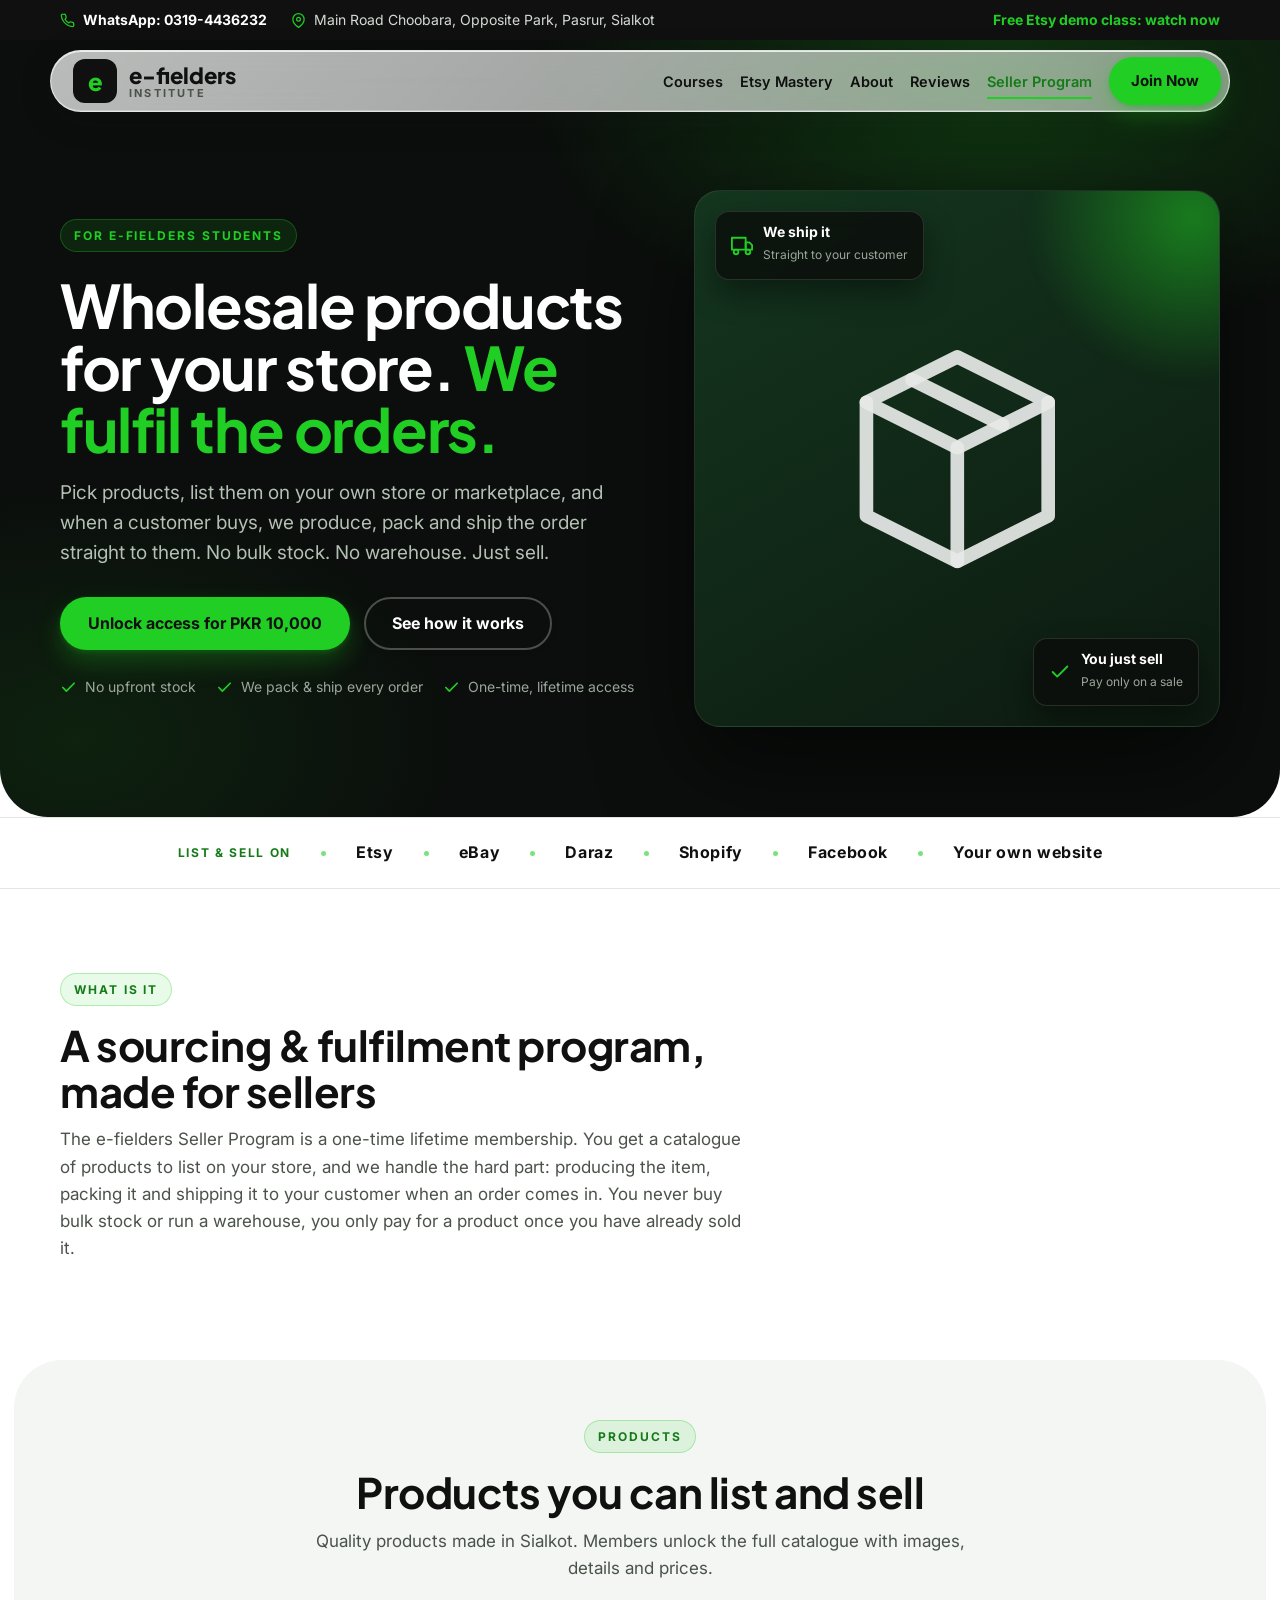
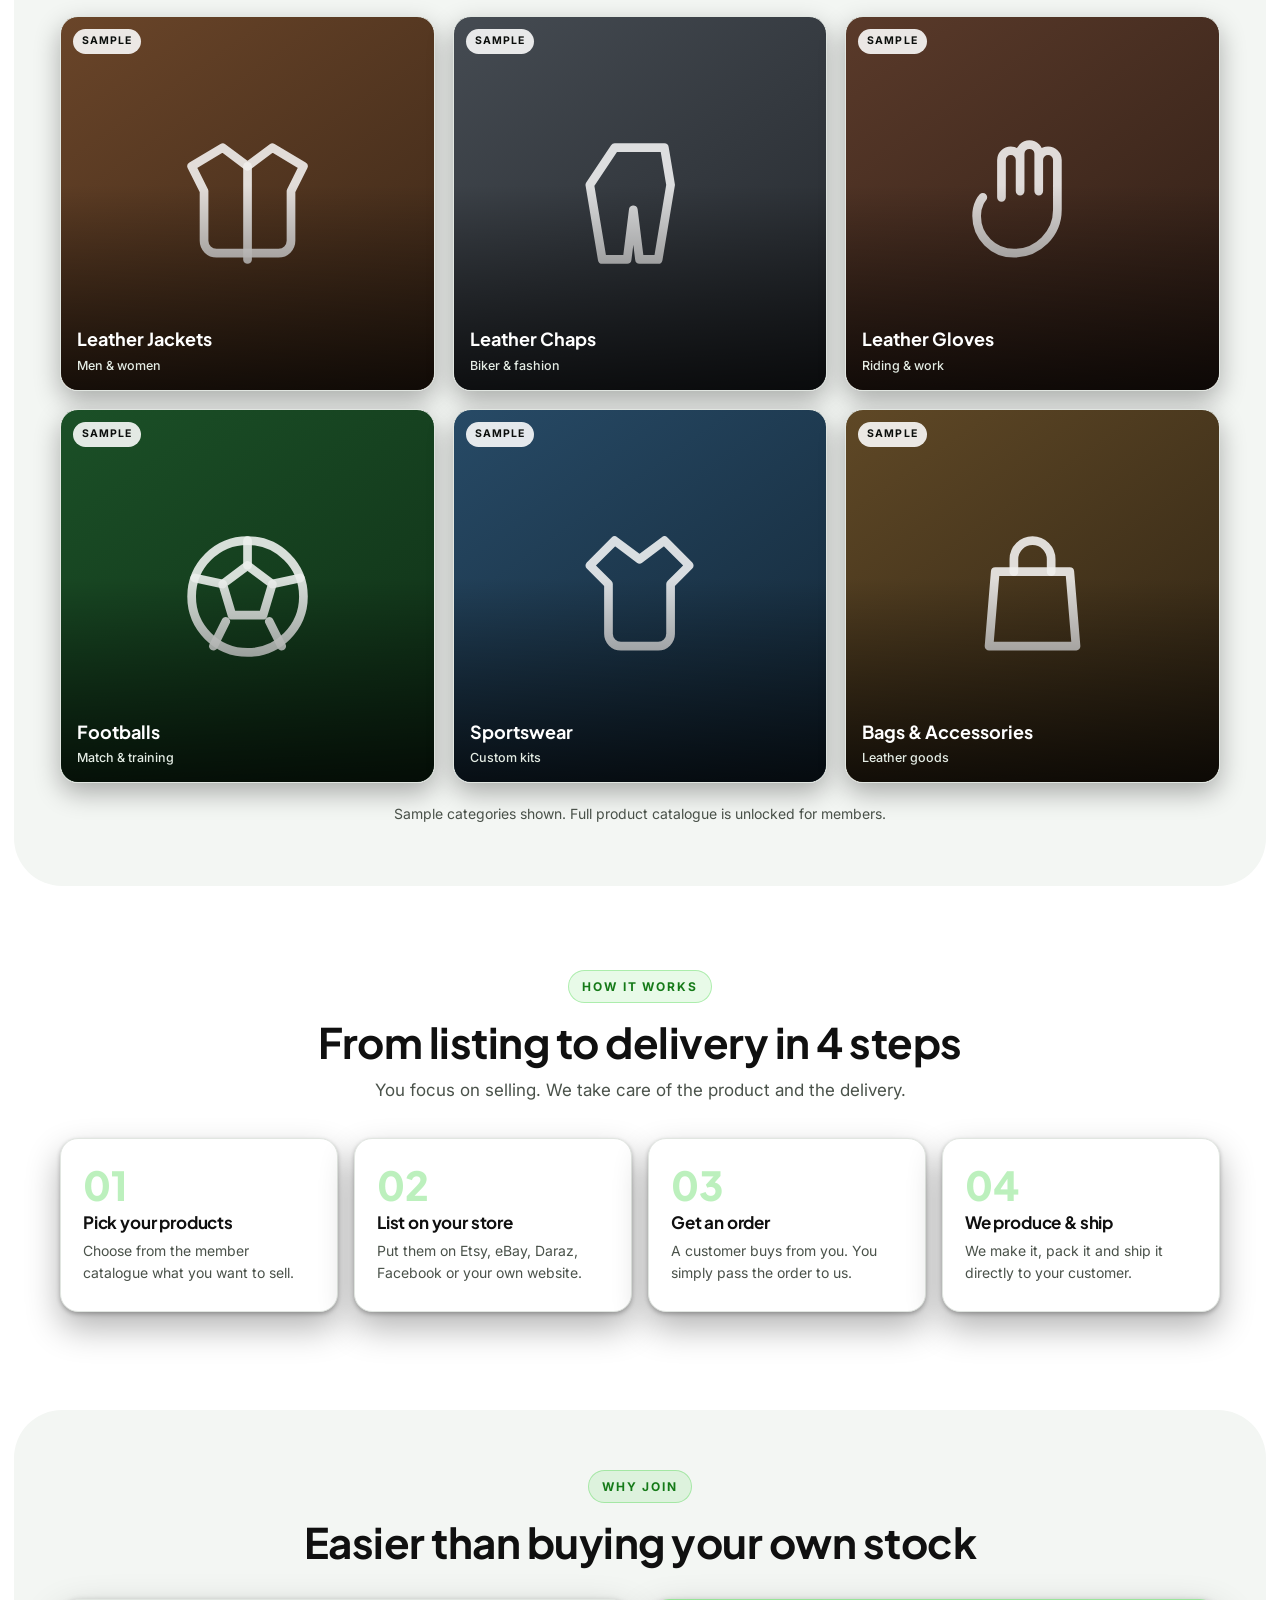
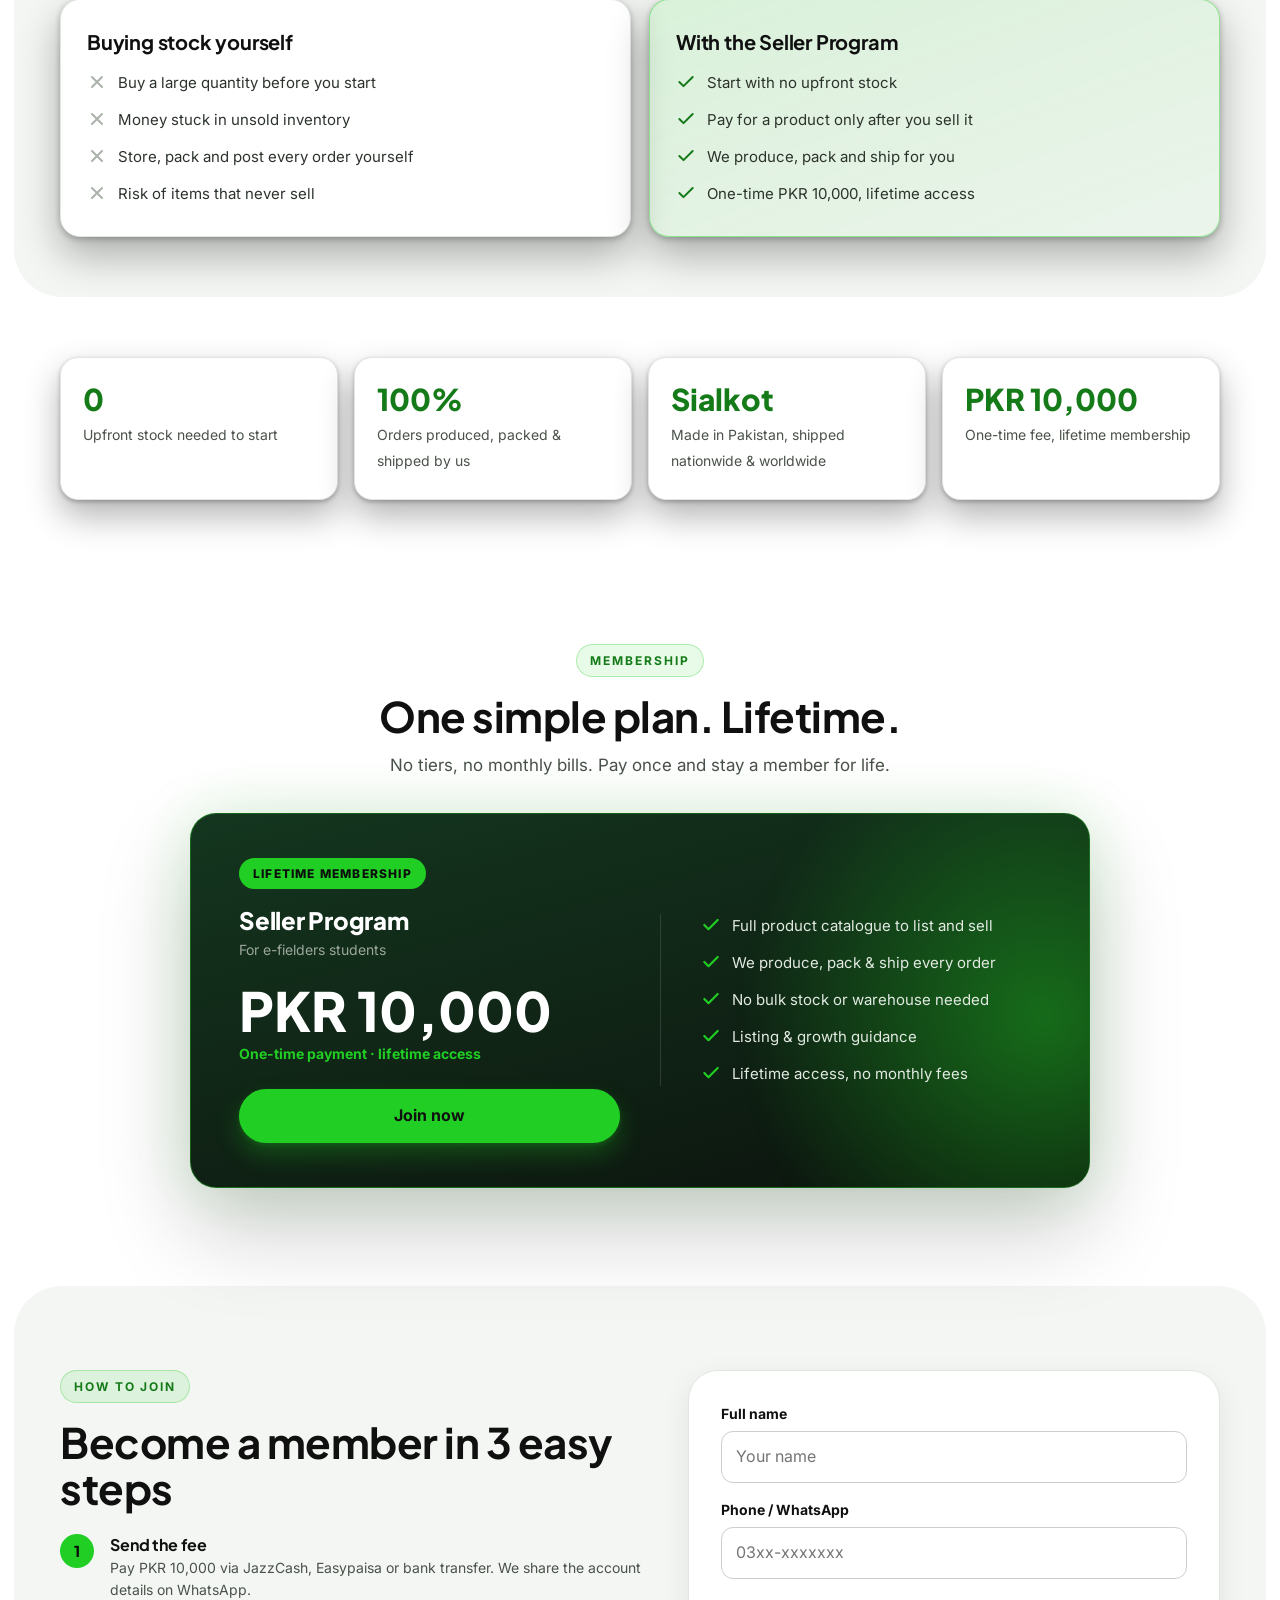
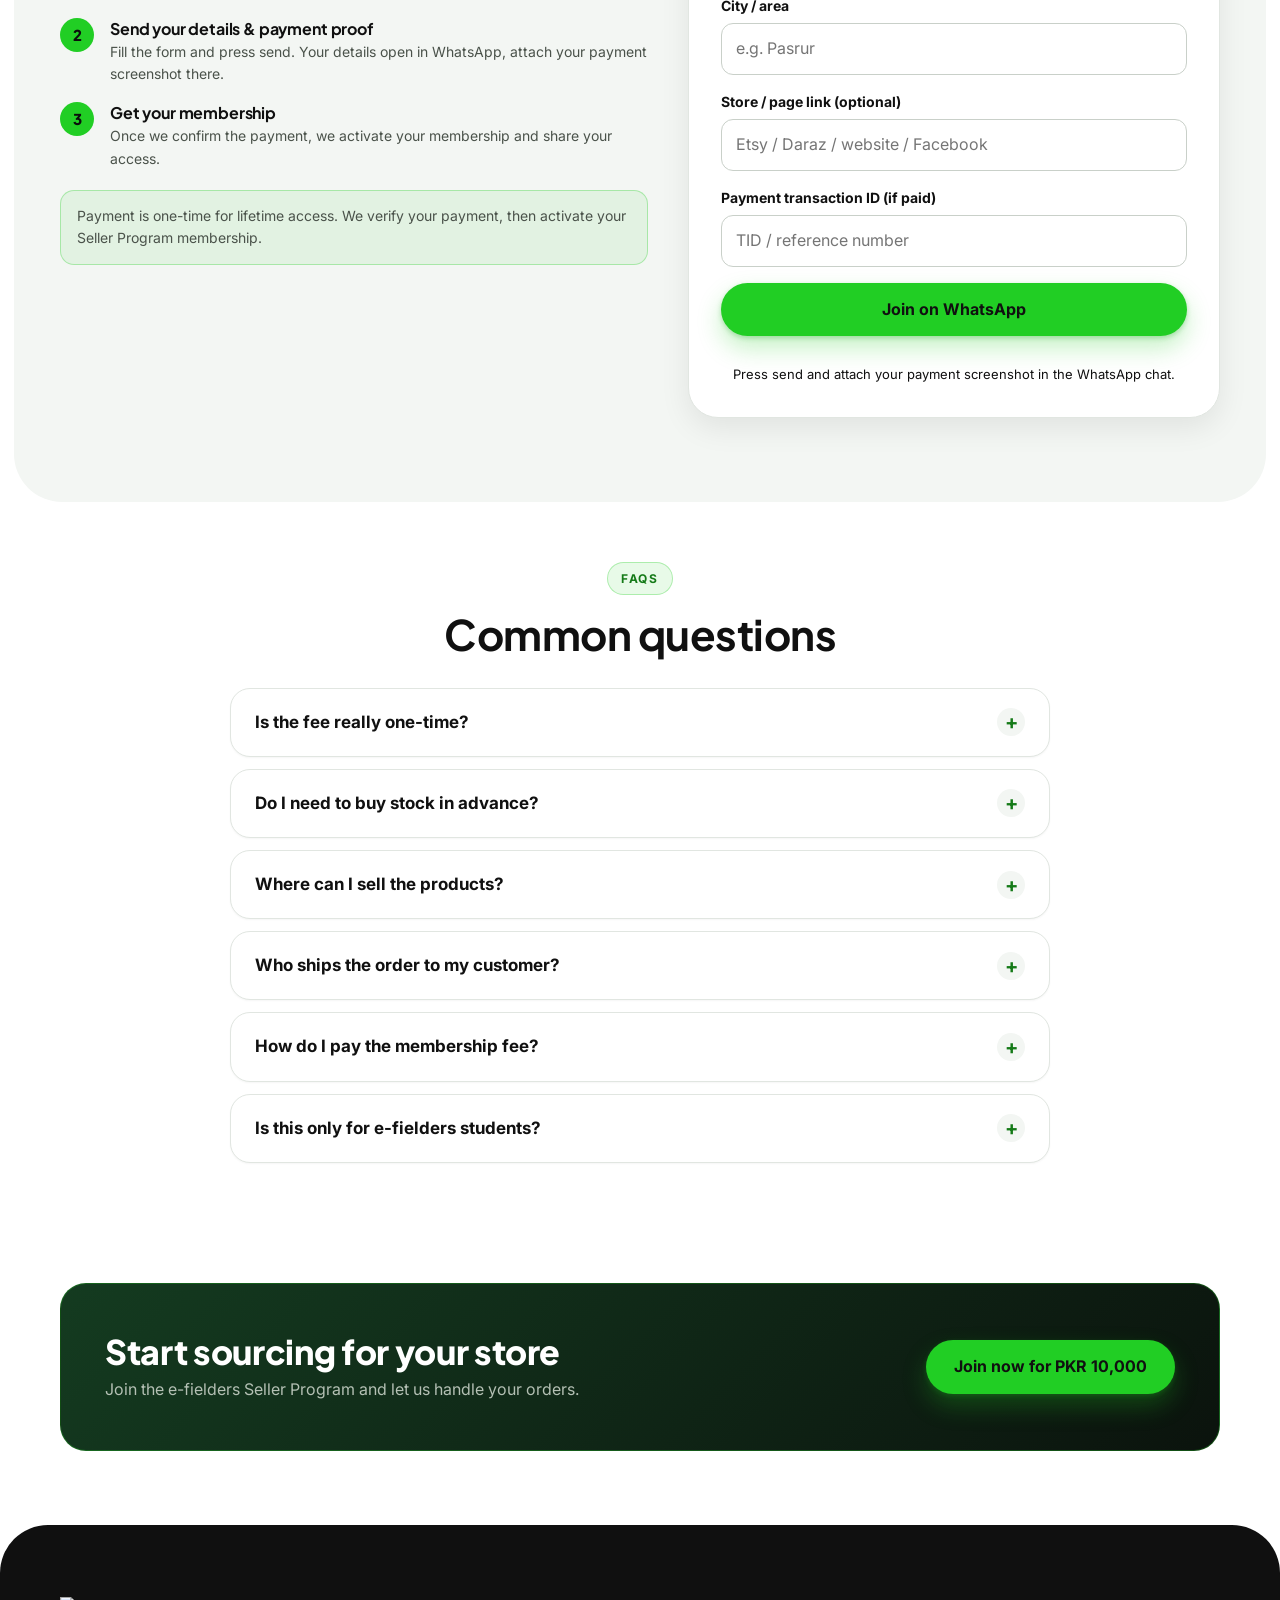
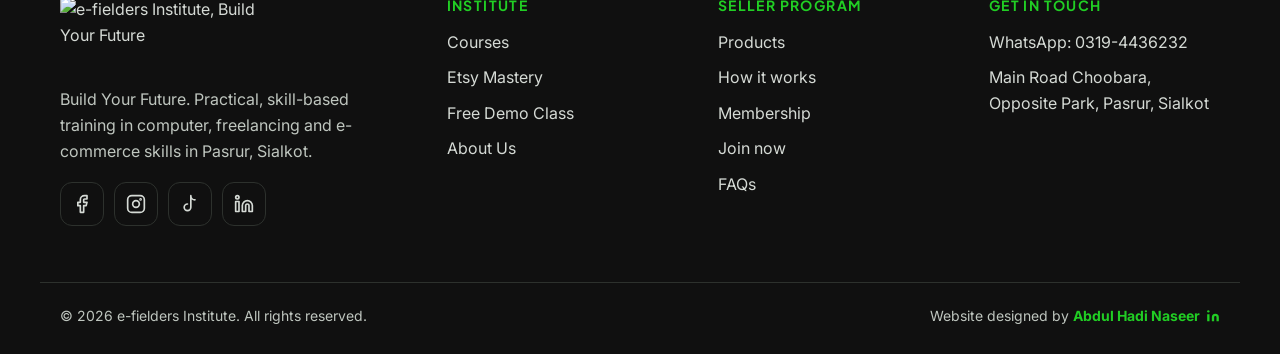
==== seller-program/index.html @ b78dba1c "Smooth out scrolling on efieldersinstitute.com - Add Lenis 1.3.26 (self-hosted, MIT) so mouse-wheel " ====
<!DOCTYPE html>
<html lang="en">
<head>
  <meta charset="UTF-8">
  <meta name="viewport" content="width=device-width, initial-scale=1">
  <title>Seller Program | e-fielders Institute, Lifetime Sourcing &amp; Fulfilment</title>
  <meta name="description" content="e-fielders Seller Program: a one-time lifetime membership for our students. We source, produce, pack and ship your products, you just list and sell. One plan, PKR 10,000 lifetime.">
  <meta name="keywords" content="e-fielders seller program, dropshipping Pakistan, fulfilment Sialkot, product sourcing for sellers, efielders membership, wholesale Sialkot">
  <link rel="canonical" href="https://www.efieldersinstitute.com/seller-program/">
  <meta name="theme-color" content="#101010">

  <meta property="og:type" content="website">
  <meta property="og:site_name" content="e-fielders Institute">
  <meta property="og:title" content="e-fielders Seller Program | Lifetime Sourcing &amp; Fulfilment">
  <meta property="og:description" content="List products on your store. We produce, pack and ship every order. One-time lifetime membership, PKR 10,000.">
  <meta property="og:url" content="https://www.efieldersinstitute.com/seller-program/">
  <meta property="og:image" content="https://www.efieldersinstitute.com/assets/img/logo-5.png">

  <link rel="icon" href="../assets/img/favicon-5.png" type="image/png">
  <link rel="apple-touch-icon" href="../assets/img/apple-touch-icon-5.png">
  <link rel="preconnect" href="https://fonts.googleapis.com">
  <link rel="preconnect" href="https://fonts.gstatic.com" crossorigin>
  <link href="https://fonts.googleapis.com/css2?family=Inter:wght@400;500;600;700&family=Plus+Jakarta+Sans:wght@600;700;800&display=swap" rel="stylesheet">
  <link rel="stylesheet" href="../assets/css/style.css?v=23">

  <script type="application/ld+json">
  {
    "@context": "https://schema.org",
    "@type": "Product",
    "name": "e-fielders Seller Program",
    "description": "Lifetime membership for e-fielders students: product sourcing and full order fulfilment (produce, pack, ship). You list and sell, we handle the rest.",
    "brand": { "@type": "Brand", "name": "e-fielders Institute" },
    "offers": {
      "@type": "Offer",
      "price": "10000",
      "priceCurrency": "PKR",
      "availability": "https://schema.org/InStock",
      "url": "https://www.efieldersinstitute.com/seller-program/"
    }
  }
  </script>

  <style>
    /* =========================================================
       Seller Program, light theme (matches main site)
       ========================================================= */
    .sp { background:var(--white); color:var(--text); }
    .sp .container { position:relative; z-index:1; }
    .sp-eyebrow { display:inline-flex; align-items:center; gap:8px; font-size:12px; font-weight:700; letter-spacing:.16em; text-transform:uppercase; color:var(--green-text); background:rgba(33,206,36,.1); border:1px solid rgba(33,206,36,.3); padding:6px 13px; border-radius:999px; }
    .sp-h2 { font-family:var(--font-head); font-weight:700; font-size:clamp(28px,3.6vw,42px); line-height:1.1; letter-spacing:-.5px; color:var(--text); margin:16px 0 12px; }
    .sp-sub { color:var(--muted); font-size:17px; max-width:62ch; }
    .sp-section { padding:84px 0; position:relative; background:var(--white); }
    .sp-section--tint { background:var(--tint); }
    .sp-section--tight { padding:60px 0; }
    .sp-head--center { text-align:center; }
    .sp-head--center .sp-sub { margin-left:auto; margin-right:auto; }
    .sp-glow { display:none !important; }

    /* hero (dark accent, like main site hero) */
    .sp-hero { position:relative; overflow:hidden; padding:150px 0 90px; color:#fff;
      background:
        radial-gradient(760px 420px at 78% 6%, rgba(33,206,36,.22), transparent 62%),
        radial-gradient(640px 420px at 6% 90%, rgba(33,206,36,.1), transparent 60%),
        #0B0E0C; }
    @media (max-width:960px){ .sp-hero{ padding:128px 0 64px; } }
    .sp-hero .sp-eyebrow { color:var(--green); background:rgba(33,206,36,.12); }
    .sp-hero__grid { display:grid; grid-template-columns:1.05fr .95fr; gap:52px; align-items:center; }
    @media (max-width:900px){ .sp-hero__grid{ grid-template-columns:1fr; gap:40px; } }
    .sp-hero h1 { font-family:var(--font-head); font-weight:700; font-size:clamp(34px,5.2vw,60px); line-height:1.03; letter-spacing:-1.3px; color:#fff; margin:22px 0 18px; }
    .sp-hero h1 em { color:var(--green); font-style:normal; }
    .sp-hero__lead { color:#B4C0B4; font-size:clamp(16px,2vw,19px); max-width:52ch; margin-bottom:28px; }
    .sp-hero__actions { display:flex; flex-wrap:wrap; gap:14px; margin-bottom:26px; }
    .sp-hero__chips { display:flex; flex-wrap:wrap; gap:10px 20px; color:#9BA79B; font-size:14px; }
    .sp-hero__chips span { display:inline-flex; align-items:center; gap:8px; }
    .sp-hero__chips svg { width:17px; height:17px; fill:none; stroke:var(--green); stroke-width:2.4; stroke-linecap:round; stroke-linejoin:round; }

    /* hero visual */
    .sp-visual { position:relative; aspect-ratio:1/1.02; border-radius:26px; overflow:hidden;
      background:linear-gradient(150deg,#14361f,#0d1a10); border:1px solid rgba(255,255,255,.08);
      box-shadow:0 40px 90px rgba(0,0,0,.5); }
    .sp-visual__img { position:absolute; inset:0; display:flex; align-items:center; justify-content:center; }
    .sp-visual__img svg { width:52%; height:52%; opacity:.9; }
    .sp-visual__ring { position:absolute; inset:-30% -30% auto auto; width:70%; height:70%; border-radius:50%; background:radial-gradient(circle,rgba(33,206,36,.5),transparent 62%); filter:blur(8px); }
    .sp-badge { position:absolute; display:flex; align-items:center; gap:10px; background:rgba(12,14,12,.82); backdrop-filter:blur(8px); -webkit-backdrop-filter:blur(8px); border:1px solid rgba(255,255,255,.12); border-radius:14px; padding:12px 15px; box-shadow:0 14px 30px rgba(0,0,0,.4); }
    .sp-badge svg { width:22px; height:22px; fill:none; stroke:var(--green); stroke-width:2; stroke-linecap:round; stroke-linejoin:round; flex:0 0 22px; }
    .sp-badge b { color:#fff; font-size:14px; display:block; line-height:1.2; }
    .sp-badge span { color:#9BA79B; font-size:12px; }
    .sp-badge--tl { top:20px; left:20px; }
    .sp-badge--br { bottom:20px; right:20px; }

    /* list-on strip (light) */
    .sp-strip { border-top:1px solid var(--line); border-bottom:1px solid var(--line); padding:22px 0; background:var(--white); }
    .sp-strip__row { display:flex; flex-wrap:wrap; align-items:center; justify-content:center; gap:14px 30px; color:var(--muted); font-weight:700; letter-spacing:.04em; }
    .sp-strip__row small { color:var(--green-text); font-size:12px; letter-spacing:.14em; text-transform:uppercase; }
    .sp-strip__row b { color:var(--text); font-size:16px; }
    .sp-strip__dot { width:5px; height:5px; border-radius:50%; background:rgba(33,206,36,.6); }

    /* products grid (colourful tiles on light bg) */
    .sp-products { display:grid; grid-template-columns:repeat(3,1fr); gap:18px; }
    @media (max-width:860px){ .sp-products{ grid-template-columns:repeat(2,1fr); } }
    @media (max-width:520px){ .sp-products{ grid-template-columns:1fr; } }
    .sp-prod { position:relative; aspect-ratio:1/1; border-radius:18px; overflow:hidden; border:1px solid var(--line); }
    .sp-prod__img { position:absolute; inset:0; display:flex; align-items:center; justify-content:center; }
    .sp-prod__img svg { width:40%; height:40%; opacity:.92; fill:none; stroke:rgba(255,255,255,.9); stroke-width:1.4; stroke-linecap:round; stroke-linejoin:round; }
    .sp-prod::after { content:""; position:absolute; inset:0; background:linear-gradient(180deg,transparent 45%,rgba(0,0,0,.72)); }
    .sp-prod__tag { position:absolute; z-index:2; top:12px; left:12px; font-size:10.5px; font-weight:700; letter-spacing:.1em; text-transform:uppercase; color:#0B0E0C; background:rgba(255,255,255,.88); padding:4px 9px; border-radius:999px; }
    .sp-prod__name { position:absolute; z-index:2; left:16px; bottom:14px; color:#fff; font-family:var(--font-head); font-weight:700; font-size:18px; }
    .sp-prod__name small { display:block; font-family:var(--font-body); font-weight:500; font-size:12.5px; color:#E4ECE4; letter-spacing:0; text-transform:none; margin-top:2px; }
    .g-leather { background:linear-gradient(145deg,#6a4529,#3a2617); }
    .g-chaps { background:linear-gradient(145deg,#454b52,#23272c); }
    .g-gloves { background:linear-gradient(145deg,#5a3a2a,#2e1d15); }
    .g-ball { background:linear-gradient(145deg,#1b5027,#0f2e16); }
    .g-sports { background:linear-gradient(145deg,#274a66,#132635); }
    .g-bag { background:linear-gradient(145deg,#5f4826,#2e2313); }
    .sp-products__note { text-align:center; color:var(--muted); font-size:14px; margin-top:20px; }

    /* steps (light cards) */
    .sp-steps { display:grid; grid-template-columns:repeat(4,1fr); gap:16px; }
    @media (max-width:900px){ .sp-steps{ grid-template-columns:repeat(2,1fr); } }
    @media (max-width:520px){ .sp-steps{ grid-template-columns:1fr; } }
    .sp-step { background:var(--white); border:1px solid var(--line); border-radius:18px; padding:26px 22px; position:relative; overflow:hidden; }
    .sp-step__n { font-family:var(--font-head); font-weight:800; font-size:40px; color:rgba(33,206,36,.3); line-height:1; }
    .sp-step h3 { color:var(--text); font-size:17px; margin:8px 0 7px; }
    .sp-step p { color:var(--muted); font-size:14px; }

    /* compare */
    .sp-compare { display:grid; grid-template-columns:1fr 1fr; gap:18px; }
    @media (max-width:760px){ .sp-compare{ grid-template-columns:1fr; } }
    .sp-card { border-radius:20px; padding:30px 26px; border:1px solid var(--line); background:var(--white); }
    .sp-card--good { background:linear-gradient(160deg,rgba(33,206,36,.12),rgba(33,206,36,.03)); border-color:rgba(33,206,36,.4); }
    .sp-card h3 { font-family:var(--font-head); font-weight:700; font-size:20px; color:var(--text); margin-bottom:18px; }
    .sp-card ul { list-style:none; margin:0; padding:0; display:flex; flex-direction:column; gap:13px; }
    .sp-card li { display:flex; gap:11px; align-items:flex-start; font-size:15px; color:#2c332c; }
    .sp-card li svg { flex:0 0 20px; width:20px; height:20px; margin-top:1px; fill:none; stroke-width:2.4; stroke-linecap:round; stroke-linejoin:round; }
    .sp-card--bad li svg { stroke:#aab2aa; }
    .sp-card--good li svg { stroke:var(--green-text); }

    /* value stats */
    .sp-stats { display:grid; grid-template-columns:repeat(4,1fr); gap:16px; }
    @media (max-width:820px){ .sp-stats{ grid-template-columns:repeat(2,1fr); } }
    .sp-stat { background:var(--white); border:1px solid var(--line); border-radius:18px; padding:26px 22px; }
    .sp-stat strong { display:block; font-family:var(--font-head); font-weight:800; font-size:30px; color:var(--green-text); line-height:1; margin-bottom:8px; }
    .sp-stat span { color:var(--muted); font-size:14px; }

    /* pricing (dark green premium accent) */
    .sp-price-wrap { display:flex; justify-content:center; }
    .sp-price { position:relative; width:100%; max-width:900px; border-radius:26px; padding:44px 48px; overflow:hidden; isolation:isolate;
      background:linear-gradient(165deg,#14361f,#0c130d); border:1px solid rgba(33,206,36,.4);
      box-shadow:0 40px 90px rgba(16,16,16,.22), 0 0 60px rgba(33,206,36,.14);
      display:grid; grid-template-columns:1fr 1fr; gap:40px; align-items:center; }
    @media (max-width:720px){ .sp-price{ grid-template-columns:1fr; gap:24px; padding:36px 28px; } }
    .sp-price::before { content:""; position:absolute; top:-45%; right:-30%; width:70%; height:200%; background:radial-gradient(circle,rgba(33,206,36,.45),transparent 62%); z-index:-1; filter:blur(10px); }
    .sp-price__right { border-left:1px solid rgba(255,255,255,.13); padding-left:40px; }
    @media (max-width:720px){ .sp-price__right{ border-left:0; padding-left:0; border-top:1px solid rgba(255,255,255,.13); padding-top:24px; } }
    .sp-price__tag { display:inline-block; background:var(--green); color:#0B0E0C; font-weight:800; font-size:12px; letter-spacing:.1em; text-transform:uppercase; padding:6px 14px; border-radius:999px; margin-bottom:18px; }
    .sp-price h3 { font-family:var(--font-head); font-size:24px; font-weight:800; color:#fff; margin-bottom:4px; }
    .sp-price__for { color:#9BA79B; font-size:14px; margin-bottom:22px; }
    .sp-price__amt { display:flex; align-items:baseline; gap:10px; }
    .sp-price__amt strong { font-family:var(--font-head); font-size:54px; font-weight:800; color:#fff; line-height:1; }
    .sp-price__once { color:var(--green); font-weight:700; font-size:14px; margin:6px 0 24px; }
    .sp-price ul { list-style:none; margin:0; padding:0; display:flex; flex-direction:column; gap:13px; }
    .sp-price li { display:flex; gap:11px; align-items:flex-start; font-size:15px; color:#E2EAE2; }
    .sp-price li svg { flex:0 0 20px; width:20px; height:20px; margin-top:1px; fill:none; stroke:var(--green); stroke-width:2.6; stroke-linecap:round; stroke-linejoin:round; }

    /* join */
    .sp-join { display:grid; grid-template-columns:1.05fr .95fr; gap:40px; align-items:start; }
    @media (max-width:860px){ .sp-join{ grid-template-columns:1fr; gap:30px; } }
    .sp-pay { counter-reset:pay; list-style:none; padding:0; margin:24px 0 0; display:flex; flex-direction:column; gap:18px; }
    .sp-pay li { position:relative; padding-left:50px; }
    .sp-pay li::before { counter-increment:pay; content:counter(pay); position:absolute; left:0; top:-2px; width:34px; height:34px; border-radius:50%; background:var(--green); color:#0B0E0C; font-family:var(--font-head); font-weight:800; display:flex; align-items:center; justify-content:center; font-size:15px; }
    .sp-pay h3 { color:var(--text); font-size:16px; margin-bottom:3px; }
    .sp-pay p { color:var(--muted); font-size:14px; }
    .sp-note { background:rgba(33,206,36,.08); border:1px solid rgba(33,206,36,.3); border-radius:14px; padding:14px 16px; font-size:14px; color:var(--muted); margin-top:20px; }
    .sp-formcard .form { box-shadow:var(--shadow); }

    /* final cta (dark green accent band) */
    .sp-final { position:relative; overflow:hidden; border-radius:26px; padding:48px 44px; background:linear-gradient(135deg,#143b20,#0b130d); border:1px solid rgba(33,206,36,.3); display:flex; flex-wrap:wrap; gap:22px; align-items:center; justify-content:space-between; }
    .sp-final h2 { font-family:var(--font-head); font-weight:800; font-size:clamp(24px,3vw,34px); color:#fff; }
    .sp-final p { color:#B4C0B4; margin-top:6px; }

    .nav a.is-current { color:var(--green-text); }
  </style>
</head>
<body>

<a class="skip-link" href="#main">Skip to content</a>

<!-- ============ TOP BAR ============ -->
<div class="topbar">
  <div class="container topbar__inner">
    <div class="topbar__info">
      <a href="https://wa.me/923194436232" target="_blank" rel="noopener">
        <svg class="icon" viewBox="0 0 24 24" aria-hidden="true"><path d="M22 16.9v3a2 2 0 0 1-2.2 2 19.8 19.8 0 0 1-8.6-3.1 19.5 19.5 0 0 1-6-6A19.8 19.8 0 0 1 2.1 4.2 2 2 0 0 1 4.1 2h3a2 2 0 0 1 2 1.7c.1 1 .4 1.9.7 2.8a2 2 0 0 1-.5 2.1L8 9.9a16 16 0 0 0 6 6l1.3-1.3a2 2 0 0 1 2.1-.4c.9.3 1.8.6 2.8.7a2 2 0 0 1 1.7 2z"/></svg>
        WhatsApp: 0319-4436232
      </a>
      <span>
        <svg class="icon" viewBox="0 0 24 24" aria-hidden="true"><path d="M21 10c0 7-9 13-9 13S3 17 3 10a9 9 0 0 1 18 0z"/><circle cx="12" cy="10" r="3"/></svg>
        Main Road Choobara, Opposite Park, Pasrur, Sialkot
      </span>
    </div>
    <a class="topbar__cta" href="../#demo">Free Etsy demo class: watch now</a>
  </div>
</div>

<!-- ============ HEADER ============ -->
<header class="header" id="header">
  <div class="container header__inner">
    <a class="brand" href="../" aria-label="e-fielders Institute home">
      <img class="brand__logo" src="../assets/img/logo-5.png" alt="e-fielders Institute, Build Your Future" width="180" height="64"
           onerror="this.style.display='none';this.nextElementSibling.style.display='flex';">
      <span class="brand__fallback" style="display:none">
        <span class="brand__mark">e</span>
        <span class="brand__text"><strong>e-fielders</strong><small>Institute</small></span>
      </span>
    </a>
    <button class="nav-toggle" id="navToggle" aria-label="Open menu" aria-expanded="false" aria-controls="nav">
      <span></span><span></span><span></span>
    </button>
    <nav class="nav" id="nav" aria-label="Main" data-lenis-prevent>
      <a href="../#courses">Courses</a>
      <a href="../#etsy">Etsy Mastery</a>
      <a href="../#about">About</a>
      <a href="../#reviews">Reviews</a>
      <a class="is-current" href="#top">Seller Program</a>
      <a class="btn btn--primary btn--sm nav__cta" href="#apply">Join Now</a>
    </nav>
  </div>
</header>

<main id="main" class="sp">

<!-- ============ HERO ============ -->
<section class="sp-hero" id="top">
  <div class="container">
    <div class="sp-hero__grid">
      <div>
        <span class="sp-eyebrow">For e-fielders students</span>
        <h1>Wholesale products for your store. <em>We fulfil the orders.</em></h1>
        <p class="sp-hero__lead">Pick products, list them on your own store or marketplace, and when a customer buys, we produce, pack and ship the order straight to them. No bulk stock. No warehouse. Just sell.</p>
        <div class="sp-hero__actions">
          <a class="btn btn--primary" href="#apply">Unlock access for PKR 10,000</a>
          <a class="btn btn--ghost" href="#how">See how it works</a>
        </div>
        <div class="sp-hero__chips">
          <span><svg viewBox="0 0 24 24"><path d="M20 6 9 17l-5-5"/></svg> No upfront stock</span>
          <span><svg viewBox="0 0 24 24"><path d="M20 6 9 17l-5-5"/></svg> We pack &amp; ship every order</span>
          <span><svg viewBox="0 0 24 24"><path d="M20 6 9 17l-5-5"/></svg> One-time, lifetime access</span>
        </div>
      </div>
      <div class="sp-visual" aria-hidden="true">
        <div class="sp-visual__ring"></div>
        <div class="sp-visual__img">
          <svg viewBox="0 0 24 24" fill="none" stroke="rgba(255,255,255,.92)" stroke-width="1.2" stroke-linecap="round" stroke-linejoin="round"><path d="M20 7 12 3 4 7l8 4 8-4z"/><path d="M4 7v10l8 4 8-4V7"/><path d="M12 11v10"/><path d="M8 5l8 4"/></svg>
        </div>
        <div class="sp-badge sp-badge--tl"><svg viewBox="0 0 24 24"><rect x="1" y="3" width="15" height="13"/><path d="M16 8h4l3 3v5h-7V8z"/><circle cx="5.5" cy="18.5" r="2.5"/><circle cx="18.5" cy="18.5" r="2.5"/></svg><div><b>We ship it</b><span>Straight to your customer</span></div></div>
        <div class="sp-badge sp-badge--br"><svg viewBox="0 0 24 24"><path d="M20 6 9 17l-5-5"/></svg><div><b>You just sell</b><span>Pay only on a sale</span></div></div>
      </div>
    </div>
  </div>
</section>

<!-- ============ LIST-ON STRIP ============ -->
<div class="sp-strip">
  <div class="container">
    <div class="sp-strip__row">
      <small>List &amp; sell on</small>
      <span class="sp-strip__dot"></span><b>Etsy</b>
      <span class="sp-strip__dot"></span><b>eBay</b>
      <span class="sp-strip__dot"></span><b>Daraz</b>
      <span class="sp-strip__dot"></span><b>Shopify</b>
      <span class="sp-strip__dot"></span><b>Facebook</b>
      <span class="sp-strip__dot"></span><b>Your own website</b>
    </div>
  </div>
</div>

<!-- ============ WHAT IT IS ============ -->
<section class="sp-section">
  <div class="container">
    <div class="sp-glow" style="width:420px;height:420px;background:rgba(33,206,36,.18);top:-60px;left:-80px"></div>
    <div style="max-width:720px">
      <span class="sp-eyebrow">What is it</span>
      <h2 class="sp-h2">A sourcing &amp; fulfilment program, made for sellers</h2>
      <p class="sp-sub">The e-fielders Seller Program is a one-time lifetime membership. You get a catalogue of products to list on your store, and we handle the hard part: producing the item, packing it and shipping it to your customer when an order comes in. You never buy bulk stock or run a warehouse, you only pay for a product once you have already sold it.</p>
    </div>
  </div>
</section>

<!-- ============ PRODUCTS ============ -->
<section class="sp-section sp-section--tight sp-section--tint" id="products">
  <div class="container">
    <div class="sp-head--center" style="margin-bottom:34px">
      <span class="sp-eyebrow">Products</span>
      <h2 class="sp-h2">Products you can list and sell</h2>
      <p class="sp-sub">Quality products made in Sialkot. Members unlock the full catalogue with images, details and prices.</p>
    </div>
    <div class="sp-products">
      <div class="sp-prod g-leather"><span class="sp-prod__tag">Sample</span><div class="sp-prod__img"><svg viewBox="0 0 24 24"><path d="M16 3l-4 3-4-3-5 3 2 4v8a2 2 0 0 0 2 2h10a2 2 0 0 0 2-2v-8l2-4z"/><path d="M12 6v15"/></svg></div><div class="sp-prod__name">Leather Jackets<small>Men &amp; women</small></div></div>
      <div class="sp-prod g-chaps"><span class="sp-prod__tag">Sample</span><div class="sp-prod__img"><svg viewBox="0 0 24 24"><path d="M8 3h8l1 6-2 12h-3l-1-8-1 8H6L4 9z"/></svg></div><div class="sp-prod__name">Leather Chaps<small>Biker &amp; fashion</small></div></div>
      <div class="sp-prod g-gloves"><span class="sp-prod__tag">Sample</span><div class="sp-prod__img"><svg viewBox="0 0 24 24"><path d="M7 11V5a1.5 1.5 0 0 1 3 0v5m0-1V4a1.5 1.5 0 0 1 3 0v6m0-1V5a1.5 1.5 0 0 1 3 0v8a7 7 0 0 1-7 7 6 6 0 0 1-6-6c0-2 1-3 1-3"/></svg></div><div class="sp-prod__name">Leather Gloves<small>Riding &amp; work</small></div></div>
      <div class="sp-prod g-ball"><span class="sp-prod__tag">Sample</span><div class="sp-prod__img"><svg viewBox="0 0 24 24"><circle cx="12" cy="12" r="9"/><path d="M12 7l4 3-1.5 5h-5L8 10z"/><path d="M12 3v4M3.5 9l4.5 1M20.5 9l-4.5 1M6.5 20l2-4M17.5 20l-2-4"/></svg></div><div class="sp-prod__name">Footballs<small>Match &amp; training</small></div></div>
      <div class="sp-prod g-sports"><span class="sp-prod__tag">Sample</span><div class="sp-prod__img"><svg viewBox="0 0 24 24"><path d="M8 3l4 3 4-3 4 4-3 3v8a2 2 0 0 1-2 2H9a2 2 0 0 1-2-2v-8L4 7z"/></svg></div><div class="sp-prod__name">Sportswear<small>Custom kits</small></div></div>
      <div class="sp-prod g-bag"><span class="sp-prod__tag">Sample</span><div class="sp-prod__img"><svg viewBox="0 0 24 24"><path d="M6 8h12l1 12H5z"/><path d="M9 8V6a3 3 0 0 1 6 0v2"/></svg></div><div class="sp-prod__name">Bags &amp; Accessories<small>Leather goods</small></div></div>
    </div>
    <p class="sp-products__note">Sample categories shown. Full product catalogue is unlocked for members.</p>
  </div>
</section>

<!-- ============ HOW IT WORKS ============ -->
<section class="sp-section" id="how">
  <div class="container">
    <div class="sp-head--center" style="margin-bottom:34px">
      <span class="sp-eyebrow">How it works</span>
      <h2 class="sp-h2">From listing to delivery in 4 steps</h2>
      <p class="sp-sub">You focus on selling. We take care of the product and the delivery.</p>
    </div>
    <div class="sp-steps">
      <div class="sp-step"><div class="sp-step__n">01</div><h3>Pick your products</h3><p>Choose from the member catalogue what you want to sell.</p></div>
      <div class="sp-step"><div class="sp-step__n">02</div><h3>List on your store</h3><p>Put them on Etsy, eBay, Daraz, Facebook or your own website.</p></div>
      <div class="sp-step"><div class="sp-step__n">03</div><h3>Get an order</h3><p>A customer buys from you. You simply pass the order to us.</p></div>
      <div class="sp-step"><div class="sp-step__n">04</div><h3>We produce &amp; ship</h3><p>We make it, pack it and ship it directly to your customer.</p></div>
    </div>
  </div>
</section>

<!-- ============ COMPARE ============ -->
<section class="sp-section sp-section--tight sp-section--tint">
  <div class="container">
    <div class="sp-head--center" style="margin-bottom:34px">
      <span class="sp-eyebrow">Why join</span>
      <h2 class="sp-h2">Easier than buying your own stock</h2>
    </div>
    <div class="sp-compare">
      <div class="sp-card sp-card--bad">
        <h3>Buying stock yourself</h3>
        <ul>
          <li><svg viewBox="0 0 24 24"><path d="M18 6 6 18M6 6l12 12"/></svg> Buy a large quantity before you start</li>
          <li><svg viewBox="0 0 24 24"><path d="M18 6 6 18M6 6l12 12"/></svg> Money stuck in unsold inventory</li>
          <li><svg viewBox="0 0 24 24"><path d="M18 6 6 18M6 6l12 12"/></svg> Store, pack and post every order yourself</li>
          <li><svg viewBox="0 0 24 24"><path d="M18 6 6 18M6 6l12 12"/></svg> Risk of items that never sell</li>
        </ul>
      </div>
      <div class="sp-card sp-card--good">
        <h3>With the Seller Program</h3>
        <ul>
          <li><svg viewBox="0 0 24 24"><path d="M20 6 9 17l-5-5"/></svg> Start with no upfront stock</li>
          <li><svg viewBox="0 0 24 24"><path d="M20 6 9 17l-5-5"/></svg> Pay for a product only after you sell it</li>
          <li><svg viewBox="0 0 24 24"><path d="M20 6 9 17l-5-5"/></svg> We produce, pack and ship for you</li>
          <li><svg viewBox="0 0 24 24"><path d="M20 6 9 17l-5-5"/></svg> One-time PKR 10,000, lifetime access</li>
        </ul>
      </div>
    </div>
  </div>
</section>

<!-- ============ VALUE STATS ============ -->
<section class="sp-section sp-section--tight">
  <div class="container">
    <div class="sp-stats">
      <div class="sp-stat"><strong>0</strong><span>Upfront stock needed to start</span></div>
      <div class="sp-stat"><strong>100%</strong><span>Orders produced, packed &amp; shipped by us</span></div>
      <div class="sp-stat"><strong>Sialkot</strong><span>Made in Pakistan, shipped nationwide &amp; worldwide</span></div>
      <div class="sp-stat"><strong>PKR 10,000</strong><span>One-time fee, lifetime membership</span></div>
    </div>
  </div>
</section>

<!-- ============ PRICING ============ -->
<section class="sp-section" id="pricing">
  <div class="container">
    <div class="sp-glow" style="width:480px;height:480px;background:rgba(33,206,36,.16);bottom:-120px;right:-100px"></div>
    <div class="sp-head--center" style="margin-bottom:34px">
      <span class="sp-eyebrow">Membership</span>
      <h2 class="sp-h2">One simple plan. Lifetime.</h2>
      <p class="sp-sub">No tiers, no monthly bills. Pay once and stay a member for life.</p>
    </div>
    <div class="sp-price-wrap">
      <div class="sp-price">
        <div class="sp-price__left">
          <span class="sp-price__tag">Lifetime membership</span>
          <h3>Seller Program</h3>
          <p class="sp-price__for">For e-fielders students</p>
          <div class="sp-price__amt"><strong>PKR&nbsp;10,000</strong></div>
          <p class="sp-price__once">One-time payment · lifetime access</p>
          <a class="btn btn--primary btn--block" href="#apply">Join now</a>
        </div>
        <div class="sp-price__right">
          <ul>
            <li><svg viewBox="0 0 24 24"><path d="M20 6 9 17l-5-5"/></svg> Full product catalogue to list and sell</li>
            <li><svg viewBox="0 0 24 24"><path d="M20 6 9 17l-5-5"/></svg> We produce, pack &amp; ship every order</li>
            <li><svg viewBox="0 0 24 24"><path d="M20 6 9 17l-5-5"/></svg> No bulk stock or warehouse needed</li>
            <li><svg viewBox="0 0 24 24"><path d="M20 6 9 17l-5-5"/></svg> Listing &amp; growth guidance</li>
            <li><svg viewBox="0 0 24 24"><path d="M20 6 9 17l-5-5"/></svg> Lifetime access, no monthly fees</li>
          </ul>
        </div>
      </div>
    </div>
  </div>
</section>

<!-- ============ JOIN ============ -->
<section class="sp-section sp-section--tint" id="apply">
  <div class="container">
    <div class="sp-join">
      <div>
        <span class="sp-eyebrow">How to join</span>
        <h2 class="sp-h2">Become a member in 3 easy steps</h2>
        <ol class="sp-pay">
          <li><h3>Send the fee</h3><p>Pay PKR 10,000 via JazzCash, Easypaisa or bank transfer. We share the account details on WhatsApp.</p></li>
          <li><h3>Send your details &amp; payment proof</h3><p>Fill the form and press send. Your details open in WhatsApp, attach your payment screenshot there.</p></li>
          <li><h3>Get your membership</h3><p>Once we confirm the payment, we activate your membership and share your access.</p></li>
        </ol>
        <div class="sp-note">Payment is one-time for lifetime access. We verify your payment, then activate your Seller Program membership.</div>
      </div>

      <div class="sp-formcard">
        <form class="form" id="sellerForm" novalidate>
          <div class="form__row">
            <label for="sName">Full name</label>
            <input id="sName" name="name" type="text" autocomplete="name" required placeholder="Your name">
          </div>
          <div class="form__row">
            <label for="sPhone">Phone / WhatsApp</label>
            <input id="sPhone" name="phone" type="tel" autocomplete="tel" required placeholder="03xx-xxxxxxx">
          </div>
          <div class="form__row">
            <label for="sCity">City / area</label>
            <input id="sCity" name="city" type="text" placeholder="e.g. Pasrur">
          </div>
          <div class="form__row">
            <label for="sStore">Store / page link (optional)</label>
            <input id="sStore" name="store" type="text" placeholder="Etsy / Daraz / website / Facebook">
          </div>
          <div class="form__row">
            <label for="sTxn">Payment transaction ID (if paid)</label>
            <input id="sTxn" name="txn" type="text" placeholder="TID / reference number">
          </div>
          <p class="form__error" id="sError" role="alert" hidden>Please enter your name and phone number.</p>
          <button class="btn btn--primary btn--block" type="submit">Join on WhatsApp</button>
          <p class="form__hint" style="font-size:13px;margin-top:12px;text-align:center">Press send and attach your payment screenshot in the WhatsApp chat.</p>
        </form>
      </div>
    </div>
  </div>
</section>

<!-- ============ FAQ ============ -->
<section class="sp-section sp-section--tight" id="faq">
  <div class="container">
    <div class="sp-head--center" style="margin-bottom:30px">
      <span class="sp-eyebrow">FAQs</span>
      <h2 class="sp-h2">Common questions</h2>
    </div>
    <div class="faq" style="max-width:820px;margin:0 auto">
      <details><summary>Is the fee really one-time?</summary><p>Yes. PKR 10,000 is a one-time payment and your membership is for life. There are no monthly charges.</p></details>
      <details><summary>Do I need to buy stock in advance?</summary><p>No. You list products without buying them. You only pay for a product when you actually make a sale, and we ship it for you.</p></details>
      <details><summary>Where can I sell the products?</summary><p>On your own website, or on marketplaces like Etsy, eBay, Daraz, Facebook and more.</p></details>
      <details><summary>Who ships the order to my customer?</summary><p>We do. When you get an order, we produce, pack and ship it directly to your customer.</p></details>
      <details><summary>How do I pay the membership fee?</summary><p>Via JazzCash, Easypaisa or bank transfer. Fill the form and we share the payment details on WhatsApp, then you send the payment proof.</p></details>
      <details><summary>Is this only for e-fielders students?</summary><p>Yes, this special lifetime rate is made for e-fielders students.</p></details>
    </div>
  </div>
</section>

<!-- ============ FINAL CTA ============ -->
<section class="sp-section sp-section--tight">
  <div class="container">
    <div class="sp-final">
      <div>
        <h2>Start sourcing for your store</h2>
        <p>Join the e-fielders Seller Program and let us handle your orders.</p>
      </div>
      <a class="btn btn--primary" href="#apply">Join now for PKR 10,000</a>
    </div>
  </div>
</section>

</main>

<!-- ============ FOOTER ============ -->
<footer class="footer">
  <div class="container footer__grid">
    <div class="footer__brand">
      <a class="footer__logo" href="../" aria-label="e-fielders Institute home">
        <img src="../assets/img/logo-white-5.png" alt="e-fielders Institute, Build Your Future" width="202" height="72" loading="lazy">
      </a>
      <p>Build Your Future. Practical, skill-based training in computer, freelancing and e-commerce skills in Pasrur, Sialkot.</p>
      <div class="social">
        <a href="https://www.facebook.com/profile.php?id=61593023803828" target="_blank" rel="noopener" aria-label="Facebook"><svg viewBox="0 0 24 24" aria-hidden="true"><path d="M18 2h-3a5 5 0 0 0-5 5v3H7v4h3v8h4v-8h3l1-4h-4V7a1 1 0 0 1 1-1h3z"/></svg></a>
        <a href="https://www.instagram.com/efieldersinstitute/" target="_blank" rel="noopener" aria-label="Instagram"><svg viewBox="0 0 24 24" aria-hidden="true"><rect x="2" y="2" width="20" height="20" rx="5"/><circle cx="12" cy="12" r="4"/><circle cx="17.5" cy="6.5" r="0.6"/></svg></a>
        <a href="https://www.tiktok.com/@efieldersinstitute" target="_blank" rel="noopener" aria-label="TikTok"><svg viewBox="0 0 24 24" aria-hidden="true"><path d="M9 12a4 4 0 1 0 4 4V2a5 5 0 0 0 5 5"/></svg></a>
        <a href="https://www.linkedin.com/company/efieldersinstitute/" target="_blank" rel="noopener" aria-label="LinkedIn"><svg viewBox="0 0 24 24" aria-hidden="true"><path d="M16 8a6 6 0 0 1 6 6v7h-4v-7a2 2 0 0 0-4 0v7h-4v-7a6 6 0 0 1 6-6z"/><rect x="2" y="9" width="4" height="12"/><circle cx="4" cy="4" r="2"/></svg></a>
      </div>
    </div>
    <div>
      <h3>Institute</h3>
      <ul>
        <li><a href="../#courses">Courses</a></li>
        <li><a href="../#etsy">Etsy Mastery</a></li>
        <li><a href="../#demo">Free Demo Class</a></li>
        <li><a href="../#about">About Us</a></li>
      </ul>
    </div>
    <div>
      <h3>Seller Program</h3>
      <ul>
        <li><a href="#products">Products</a></li>
        <li><a href="#how">How it works</a></li>
        <li><a href="#pricing">Membership</a></li>
        <li><a href="#apply">Join now</a></li>
        <li><a href="#faq">FAQs</a></li>
      </ul>
    </div>
    <div>
      <h3>Get in touch</h3>
      <ul>
        <li><a href="https://wa.me/923194436232" target="_blank" rel="noopener">WhatsApp: 0319-4436232</a></li>
        <li><a href="https://maps.google.com/?cid=14303164859536353317" target="_blank" rel="noopener">Main Road Choobara, Opposite Park, Pasrur, Sialkot</a></li>
      </ul>
    </div>
  </div>
  <div class="container footer__bottom">
    <span>© <span id="year">2026</span> e-fielders Institute. All rights reserved.</span>
    <span class="footer__credit">Website designed by <a href="https://www.linkedin.com/in/abdul-hadi-naseer-426093398/" target="_blank" rel="noopener">Abdul Hadi Naseer<svg viewBox="0 0 24 24" aria-hidden="true"><path d="M16 8a6 6 0 0 1 6 6v7h-4v-7a2 2 0 0 0-4 0v7h-4v-7a6 6 0 0 1 6-6z"/><rect x="2" y="9" width="4" height="12"/><circle cx="4" cy="4" r="2"/></svg></a></span>
  </div>
</footer>

<script src="../assets/js/lenis.min.js?v=1.3.26"></script>
<script src="../assets/js/main.js?v=15"></script>
<script>
  /* Seller join form -> WhatsApp */
  (function () {
    var form = document.getElementById("sellerForm");
    if (!form) return;
    var err = document.getElementById("sError");
    form.addEventListener("submit", function (e) {
      e.preventDefault();
      var name = document.getElementById("sName").value.trim();
      var phone = document.getElementById("sPhone").value.trim();
      var city = document.getElementById("sCity").value.trim();
      var store = document.getElementById("sStore").value.trim();
      var txn = document.getElementById("sTxn").value.trim();
      if (!name || !phone) { if (err) err.hidden = false; return; }
      if (err) err.hidden = true;
      var lines = [
        "Assalam o Alaikum, I want to join the e-fielders Seller Program (Lifetime, PKR 10,000).",
        "",
        "Name: " + name,
        "Phone/WhatsApp: " + phone
      ];
      if (city) lines.push("City: " + city);
      if (store) lines.push("Store/Page: " + store);
      if (txn) lines.push("Payment TID: " + txn);
      lines.push("", "Please share the payment details / confirm my membership.");
      var url = "https://wa.me/923194436232?text=" + encodeURIComponent(lines.join("\n"));
      window.open(url, "_blank", "noopener");
    });
  })();
</script>
</body>
</html>
---- assets/css/style.css ----
/* =========================================================
   e-fielders Institute — main stylesheet
   Brand: Green #21CE24 · Matte Black #101010 · White #FFFFFF
   ========================================================= */

:root {
  --green: #21CE24;
  --green-dark: #1A9E1D;      /* hover */
  --green-text: #157A18;      /* green text on white (passes contrast) */
  --black: #101010;
  --charcoal: #1B1D1F;
  --charcoal-line: #2D312D;
  --white: #FFFFFF;
  --tint: #F3F6F3;
  --line: #E1E6E1;
  --text: #101010;
  --muted: #4A524A;
  --muted-light: #BFC6BF;

  --font-body: 'Inter', system-ui, -apple-system, 'Segoe UI', sans-serif;
  --font-head: 'Plus Jakarta Sans', system-ui, -apple-system, 'Segoe UI', sans-serif;

  --radius: 18px;
  --radius-lg: 26px;
  --shadow: 0 10px 30px rgba(16, 16, 16, .08);
  --container: 1200px;
}

/* ---------- Reset ---------- */
*, *::before, *::after { box-sizing: border-box; }
html { scroll-behavior: smooth; scroll-padding-top: 96px; }
body {
  margin: 0;
  font-family: var(--font-body);
  font-size: 16px;
  line-height: 1.6;
  color: var(--text);
  background: var(--white);
  -webkit-font-smoothing: antialiased;
}
img, svg, video, iframe { display: block; max-width: 100%; }
a { color: inherit; text-decoration: none; }
h1, h2, h3 { font-family: var(--font-head); line-height: 1.15; margin: 0; letter-spacing: -0.01em; }
p { margin: 0; }
ul, ol { margin: 0; padding: 0; list-style: none; }
button, input, select, textarea { font: inherit; }

.container { width: 100%; max-width: var(--container); margin: 0 auto; padding: 0 20px; }
.container--narrow { max-width: 860px; }

.skip-link {
  position: absolute; left: -999px; top: 8px; z-index: 200;
  background: var(--green); color: var(--black); padding: 10px 16px; border-radius: 8px; font-weight: 700;
}
.skip-link:focus { left: 8px; }

:focus-visible { outline: 3px solid var(--green); outline-offset: 3px; }

.icon {
  width: 18px; height: 18px; flex: none;
  fill: none; stroke: currentColor; stroke-width: 2; stroke-linecap: round; stroke-linejoin: round;
}

/* ---------- Buttons ---------- */
.btn {
  display: inline-flex; align-items: center; justify-content: center; gap: 10px;
  min-height: 48px; padding: 12px 26px; border-radius: 999px;
  font-weight: 700; font-size: 16px; border: 2px solid transparent; cursor: pointer;
  transition: background .2s, color .2s, border-color .2s, transform .2s;
  text-align: center;
}
.btn:hover { transform: translateY(-1px); }
.btn .icon { width: 16px; height: 16px; fill: currentColor; stroke: none; }
.btn--primary { background: var(--green); color: var(--black); }
.btn--primary:hover { background: var(--green-dark); color: var(--white); }
.btn--dark { background: var(--black); color: var(--white); }
.btn--dark:hover { background: #2a2c2a; }
.btn--light { background: var(--white); color: var(--black); }
.btn--light:hover { background: var(--green); }
.btn--ghost { border-color: #4A4F4A; color: var(--white); }
.btn--ghost:hover { border-color: var(--green); color: var(--green); }
.btn--outline { border-color: var(--black); color: var(--black); background: transparent; }
.btn--outline:hover { background: var(--black); color: var(--white); }
.btn--sm { min-height: 44px; padding: 10px 20px; font-size: 15px; }
.btn--block { width: 100%; }

.badge {
  display: inline-block; background: var(--green); color: var(--black);
  font-size: 12px; font-weight: 700; letter-spacing: .08em; text-transform: uppercase;
  padding: 5px 12px; border-radius: 999px;
}

.eyebrow {
  font-size: 13px; font-weight: 700; letter-spacing: .14em; text-transform: uppercase;
  color: var(--green-text); margin-bottom: 12px;
}
.eyebrow--light { color: var(--green); }
.accent { color: var(--green); }

/* ---------- Top bar ---------- */
.topbar { background: var(--black); color: #D5DAD5; font-size: 14px; }
.topbar__inner { display: flex; flex-wrap: wrap; gap: 6px 24px; justify-content: space-between; align-items: center; padding-top: 9px; padding-bottom: 9px; }
.topbar__info { display: flex; flex-wrap: wrap; gap: 6px 24px; }
.topbar__info a, .topbar__info span { display: inline-flex; align-items: center; gap: 8px; }
.topbar__info a { color: var(--white); font-weight: 700; }
.topbar .icon { width: 15px; height: 15px; color: var(--green); }
.topbar__cta { color: var(--green); font-weight: 700; }
.topbar__cta:hover { text-decoration: underline; }

/* ---------- Header ---------- */
.header {
  position: sticky; top: 0; z-index: 100;
  background: rgba(255, 255, 255, .96);
  backdrop-filter: saturate(160%) blur(8px);
  border-bottom: 1px solid var(--line);
  transition: box-shadow .2s;
}
.header.is-scrolled { box-shadow: 0 4px 20px rgba(16, 16, 16, .08); }
.header__inner { display: flex; align-items: center; justify-content: space-between; gap: 20px; min-height: 86px; }

.brand { display: flex; align-items: center; }
.brand__logo { height: 64px; width: auto; }
.brand__fallback { display: flex; align-items: center; gap: 12px; }
.brand__mark {
  width: 44px; height: 44px; border-radius: 12px; background: var(--black); color: var(--green);
  display: flex; align-items: center; justify-content: center;
  font-family: var(--font-head); font-weight: 800; font-size: 24px;
}
.brand__text { display: flex; flex-direction: column; line-height: 1.1; }
.brand__text strong { font-family: var(--font-head); font-weight: 800; font-size: 22px; }
.brand__text small { font-size: 11px; letter-spacing: .2em; text-transform: uppercase; color: var(--muted); font-weight: 700; }

.nav { display: flex; align-items: center; gap: 28px; font-weight: 500; }
.nav a:not(.btn) { position: relative; padding: 6px 0; white-space: nowrap; }
.nav a:not(.btn)::after {
  content: ""; position: absolute; left: 0; bottom: 0; height: 2px; width: 0; background: var(--green); transition: width .2s;
}
.nav a:not(.btn):hover::after, .nav a.is-active::after { width: 100%; }

.nav-toggle {
  display: none; width: 46px; height: 46px; border: 1px solid var(--line); border-radius: 12px;
  background: var(--white); cursor: pointer; flex-direction: column; justify-content: center; align-items: center; gap: 5px;
}
.nav-toggle span { display: block; width: 22px; height: 2px; background: var(--black); border-radius: 2px; transition: transform .2s, opacity .2s; }
.nav-toggle[aria-expanded="true"] span:nth-child(1) { transform: translateY(7px) rotate(45deg); }
.nav-toggle[aria-expanded="true"] span:nth-child(2) { opacity: 0; }
.nav-toggle[aria-expanded="true"] span:nth-child(3) { transform: translateY(-7px) rotate(-45deg); }

/* ---------- Hero ---------- */
.hero {
  background:
    radial-gradient(900px 420px at 85% 10%, rgba(33, 206, 36, .14), transparent 60%),
    var(--black);
  color: var(--white);
  padding: 84px 0 96px;
}
.hero__inner { display: grid; grid-template-columns: 1.15fr .85fr; gap: 56px; align-items: center; }
.hero h1 { font-size: clamp(38px, 5.4vw, 62px); font-weight: 800; margin-bottom: 22px; }
.hero__lead { font-size: 19px; color: var(--muted-light); max-width: 580px; }
.hero__actions { display: flex; flex-wrap: wrap; gap: 14px; margin-top: 32px; }
.hero__ticks { display: flex; flex-wrap: wrap; gap: 10px 26px; margin-top: 28px; color: #D5DAD5; font-size: 15px; }
.hero__ticks li { display: flex; align-items: center; gap: 8px; }
.hero__ticks li::before {
  content: ""; width: 18px; height: 18px; border-radius: 50%; flex: none;
  background: var(--green) url("data:image/svg+xml,%3Csvg xmlns='http://www.w3.org/2000/svg' viewBox='0 0 24 24' fill='none' stroke='%23101010' stroke-width='4' stroke-linecap='round' stroke-linejoin='round'%3E%3Cpath d='M5 12l5 5L20 7'/%3E%3C/svg%3E") center / 11px no-repeat;
}

.hero__card {
  background: var(--charcoal); border: 1px solid var(--charcoal-line); border-radius: var(--radius-lg);
  padding: 34px; box-shadow: 0 30px 60px rgba(0, 0, 0, .35);
}
.hero__card-title { font-size: 30px; margin: 18px 0 6px; }
.hero__card-sub { color: var(--muted-light); }
.hero__stats { display: grid; grid-template-columns: repeat(3, minmax(0, 1fr)); gap: 12px; margin: 24px 0; }
.hero__stats div { background: var(--black); border-radius: 14px; padding: 16px 10px; text-align: center; }
.hero__stats strong { display: block; font-family: var(--font-head); color: var(--green); font-size: 20px; }
.hero__stats span { font-size: 13px; color: var(--muted-light); }
.hero__price { display: flex; justify-content: space-between; align-items: baseline; border-top: 1px solid var(--charcoal-line); padding-top: 20px; margin-bottom: 22px; }
.hero__price span { color: var(--muted-light); }
.hero__price strong { font-family: var(--font-head); font-size: 30px; font-weight: 800; }

/* ---------- Strip ---------- */
.strip { background: var(--green); color: var(--black); padding: 30px 0; }
.strip__grid { display: grid; grid-template-columns: repeat(4, minmax(0, 1fr)); gap: 20px; }
.strip strong { display: block; font-family: var(--font-head); font-size: 28px; font-weight: 800; line-height: 1.1; }
.strip span { font-weight: 500; }

/* ---------- Sections ---------- */
.section { padding: 96px 0; }
.section--tint { background: var(--tint); }
.section--dark { background: var(--black); color: var(--white); }
.section__head { max-width: 720px; margin-bottom: 48px; }
.section__head--center { margin-left: auto; margin-right: auto; text-align: center; }
.section__head h2, .section h2 { font-size: clamp(30px, 3.6vw, 42px); font-weight: 700; margin-bottom: 14px; }
.section__head p { font-size: 18px; color: var(--muted); }
.lead-light { font-size: 18px; color: var(--muted-light); }
.note-light { font-size: 14px; color: var(--muted-light); margin-top: 14px; }

/* ---------- Courses ---------- */
.course-grid { display: grid; grid-template-columns: repeat(4, minmax(0, 1fr)); gap: 20px; }
.course {
  background: var(--white); border: 1px solid var(--line); border-radius: var(--radius);
  padding: 26px; display: flex; flex-direction: column; gap: 12px;
  transition: transform .2s, box-shadow .2s, border-color .2s;
}
.course:hover { transform: translateY(-4px); box-shadow: var(--shadow); border-color: var(--green); }
.course__top { display: flex; justify-content: space-between; align-items: center; }
.course__num { font-family: var(--font-head); font-weight: 800; color: var(--green-text); font-size: 15px; }
.course__icon {
  width: 52px; height: 52px; border-radius: 14px; background: var(--tint);
  display: flex; align-items: center; justify-content: center; color: var(--black);
}
.course__icon svg { width: 26px; height: 26px; fill: none; stroke: currentColor; stroke-width: 1.8; stroke-linecap: round; stroke-linejoin: round; }
.course h3 { font-size: 19px; }
.course p { color: var(--muted); font-size: 15px; }
.course__foot {
  margin-top: auto; padding-top: 14px; border-top: 1px solid var(--line);
  display: flex; justify-content: space-between; align-items: center; gap: 10px; font-size: 15px;
}
.course__foot span { color: var(--muted); font-weight: 500; }
.course__foot a { font-weight: 700; color: var(--green-text); }
.course__foot a:hover { text-decoration: underline; }

.course--featured { background: var(--black); color: var(--white); border-color: var(--black); }
.course--featured .course__num { color: var(--green); }
.course--featured .course__icon { background: var(--green); }
.course--featured p { color: var(--muted-light); }
.course--featured .course__foot { border-top-color: var(--charcoal-line); }
.course--featured .course__foot span { color: var(--white); font-family: var(--font-head); font-weight: 700; }
.course--featured .course__foot a { color: var(--green); }

/* ---------- Etsy ---------- */
.etsy { display: grid; grid-template-columns: 1fr 1fr; gap: 48px; align-items: start; }
.etsy__intro h2 { margin-bottom: 18px; }
.etsy__demo { margin-top: 22px; display: flex; flex-wrap: wrap; align-items: center; justify-content: space-between; gap: 14px; border: 1px dashed #3A403A; border-radius: var(--radius); padding: 18px 22px; }
.etsy__demo p { color: var(--muted-light); }
.etsy__demo strong { display: block; color: var(--white); font-size: 17px; }
.facts { display: grid; grid-template-columns: repeat(3, minmax(0, 1fr)); gap: 12px; margin: 30px 0; }
.fact { background: var(--charcoal); border: 1px solid var(--charcoal-line); border-radius: 14px; padding: 16px; }
.fact span { display: block; font-size: 13px; color: var(--muted-light); }
.fact strong { font-size: 17px; }
.etsy__price { display: flex; flex-wrap: wrap; align-items: center; justify-content: space-between; gap: 18px; background: var(--charcoal); border: 1px solid var(--charcoal-line); border-radius: var(--radius); padding: 22px 24px; }
.etsy__price span { display: block; font-size: 13px; color: var(--muted-light); }
.etsy__price strong { font-family: var(--font-head); font-size: 34px; font-weight: 800; color: var(--green); }

.etsy__curriculum { background: var(--charcoal); border: 1px solid var(--charcoal-line); border-radius: var(--radius-lg); padding: 32px; }
.etsy__curriculum h3 { font-size: 22px; margin-bottom: 20px; }
.curriculum { counter-reset: lesson; display: grid; gap: 2px; }
.curriculum li {
  counter-increment: lesson; display: flex; gap: 14px; align-items: baseline;
  padding: 10px 0; border-bottom: 1px solid var(--charcoal-line); font-size: 15px;
}
.curriculum li:last-child { border-bottom: 0; }
@media (min-width: 600px) {
  .curriculum { grid-template-columns: repeat(2, minmax(0, 1fr)); grid-template-rows: repeat(10, auto); grid-auto-flow: column; column-gap: 28px; }
  .curriculum li { font-size: 14px; }
  .curriculum li:nth-child(10) { border-bottom: 0; }
}
@media (max-width: 1099px) {
  .etsy { grid-template-columns: 1fr; gap: 40px; }
}
.curriculum li::before {
  content: counter(lesson, decimal-leading-zero);
  font-family: var(--font-head); font-weight: 700; color: var(--green); font-size: 14px; min-width: 24px;
}

/* ---------- Demo ---------- */
.demo { background: var(--white); }
.demo__wrap { display: grid; grid-template-columns: 1.6fr 1fr; gap: 28px; align-items: stretch; }
.demo__player {
  position: relative; aspect-ratio: 16 / 9; border-radius: var(--radius-lg); overflow: hidden;
  background:
    radial-gradient(600px 300px at 80% 0%, rgba(33, 206, 36, .25), transparent 60%),
    var(--black);
  box-shadow: 0 30px 60px rgba(16, 16, 16, .18);
}
.demo__player { width: 100%; min-width: 0; align-self: start; height: auto; }
.demo__player--empty { aspect-ratio: auto; min-height: 360px; align-self: stretch; }
.demo__player video, .demo__player iframe { width: 100%; height: 100%; border: 0; object-fit: contain; background: var(--black); }
.demo__placeholder {
  position: absolute; inset: 0; display: flex; flex-direction: column; align-items: center; justify-content: center;
  gap: 12px; padding: 24px; text-align: center; color: var(--white);
}
.demo__placeholder strong { font-family: var(--font-head); font-size: 24px; }
.demo__placeholder span { color: var(--muted-light); max-width: 420px; }
.demo__play {
  width: 84px; height: 84px; border-radius: 50%; background: var(--green);
  display: flex; align-items: center; justify-content: center; margin-bottom: 6px;
  box-shadow: 0 0 0 12px rgba(33, 206, 36, .18);
}
.demo__play svg { width: 34px; height: 34px; fill: var(--black); margin-left: 4px; }
.demo__side {
  background: var(--tint); border-radius: var(--radius-lg); padding: 30px;
  display: flex; flex-direction: column; gap: 18px;
}
.demo__side h3 { font-size: 22px; }
.demo__cta { margin-top: auto; display: flex; flex-direction: column; gap: 12px; }
.demo__cta p { color: var(--muted); }

.checklist { display: flex; flex-direction: column; gap: 12px; }
.checklist li { display: flex; gap: 12px; align-items: flex-start; }
.checklist li::before {
  content: ""; width: 22px; height: 22px; border-radius: 50%; flex: none; margin-top: 2px;
  background: var(--green) url("data:image/svg+xml,%3Csvg xmlns='http://www.w3.org/2000/svg' viewBox='0 0 24 24' fill='none' stroke='%23101010' stroke-width='4' stroke-linecap='round' stroke-linejoin='round'%3E%3Cpath d='M5 12l5 5L20 7'/%3E%3C/svg%3E") center / 12px no-repeat;
}

/* ---------- About / why ---------- */
.about { display: grid; grid-template-columns: 1fr 1.2fr; gap: 56px; align-items: center; }
.about__copy p { color: var(--muted); font-size: 17px; margin-bottom: 16px; }
.about__copy .btn { margin-top: 10px; }
.why-grid { display: grid; grid-template-columns: repeat(2, minmax(0, 1fr)); gap: 16px; }
.why { background: var(--white); border: 1px solid var(--line); border-radius: var(--radius); padding: 22px; }
.why__icon {
  width: 46px; height: 46px; border-radius: 12px; background: var(--black); color: var(--green);
  display: flex; align-items: center; justify-content: center; margin-bottom: 14px;
}
.why__icon svg { width: 22px; height: 22px; fill: none; stroke: currentColor; stroke-width: 2; stroke-linecap: round; stroke-linejoin: round; }
.why h3 { font-size: 18px; margin-bottom: 6px; }
.why p { color: var(--muted); font-size: 15px; }

/* ---------- Chips ---------- */
.chips { display: flex; flex-wrap: wrap; gap: 12px; }
.chips li {
  border: 1px solid #D3DAD3; background: var(--white); border-radius: 999px; padding: 12px 22px; font-weight: 500;
}
.chips li:nth-child(odd) { background: var(--tint); }

/* ---------- Workshops ---------- */
.workshops { display: grid; grid-template-columns: 1fr 1fr; gap: 56px; align-items: center; }
.workshops .lead-light { margin-bottom: 28px; }
.workshops__list { display: flex; flex-direction: column; gap: 12px; }
.workshops__list li {
  display: flex; gap: 18px; align-items: center; background: var(--charcoal);
  border: 1px solid var(--charcoal-line); border-radius: 14px; padding: 18px 20px;
}
.workshops__list span { font-family: var(--font-head); font-weight: 800; color: var(--green); }

/* ---------- Team ---------- */
.team-grid { display: flex; flex-wrap: wrap; justify-content: center; gap: 18px; }
.member { flex: 0 1 calc((100% - 54px) / 4); min-width: 0; border: 1px solid var(--line); border-radius: var(--radius); padding: 26px 18px; text-align: center; }
.member.member--lead { flex-basis: calc((100% - 18px) / 2); max-width: 340px; background: var(--black); color: var(--white); border-color: var(--black); }
.member.member--lead p { color: var(--green); font-weight: 700; }
.member.member--lead .member__avatar { width: 88px; height: 88px; font-size: 26px; box-shadow: 0 0 0 4px var(--black), 0 0 0 6px var(--green); }
.team-break { flex-basis: 100%; height: 0; }
.member__avatar {
  width: 76px; height: 76px; border-radius: 50%; margin: 0 auto 16px;
  background: var(--black); color: var(--green);
  display: flex; align-items: center; justify-content: center;
  font-family: var(--font-head); font-weight: 800; font-size: 22px;
  box-shadow: 0 0 0 4px var(--white), 0 0 0 6px var(--green);
}
.member h3 { font-size: 17px; margin-bottom: 4px; }
.member p { color: var(--muted); font-size: 14px; }
.member__links { display: flex; flex-wrap: wrap; justify-content: center; gap: 8px; margin-top: 12px; }
.member__social {
  display: inline-flex; align-items: center; justify-content: center; width: 40px; height: 40px;
  border-radius: 50%; border: 1px solid var(--line);
  font-size: 13px; font-weight: 700; color: var(--black); transition: background .2s, border-color .2s;
}
.member__social:hover { background: var(--green); border-color: var(--green); }
.member__social svg { width: 16px; height: 16px; fill: none; stroke: currentColor; stroke-width: 2; stroke-linecap: round; stroke-linejoin: round; }

/* ---------- Steps ---------- */
.steps { display: grid; grid-template-columns: repeat(4, minmax(0, 1fr)); gap: 20px; }
.steps li { background: var(--black); color: var(--white); border-radius: var(--radius); padding: 28px; }
.steps span { font-family: var(--font-head); font-weight: 800; font-size: 36px; color: var(--green); }
.steps h3 { font-size: 20px; margin: 8px 0; }
.steps p { color: var(--muted-light); font-size: 15px; }

/* ---------- Admission ---------- */
.admission { display: grid; grid-template-columns: 1fr 1fr; gap: 56px; align-items: start; }
.admission__copy p { color: var(--muted); font-size: 17px; margin-bottom: 24px; }
.form {
  background: var(--white); border: 1px solid var(--line); border-radius: var(--radius-lg);
  padding: 32px; box-shadow: var(--shadow); display: flex; flex-direction: column; gap: 16px;
}
.form__row { display: flex; flex-direction: column; gap: 6px; }
.form label { font-weight: 700; font-size: 14px; }
.form input, .form select, .form textarea {
  width: 100%; min-height: 48px; padding: 12px 14px; border: 1px solid #C9D0C9; border-radius: 12px;
  background: var(--white); color: var(--text);
}
.form input:focus, .form select:focus, .form textarea:focus { border-color: var(--green); outline: 3px solid rgba(33, 206, 36, .25); outline-offset: 0; }
.form__error { color: #B42318; font-weight: 700; font-size: 14px; }

/* ---------- Google reviews ---------- */
.reviews__head { display: flex; flex-wrap: wrap; justify-content: space-between; align-items: flex-end; gap: 28px; margin-bottom: 40px; }
.reviews__head > div { max-width: 640px; }
.g-summary {
  display: flex; align-items: center; gap: 16px; background: var(--white); color: var(--black);
  border-radius: var(--radius); padding: 18px 22px; transition: transform .2s, box-shadow .2s;
}
.g-summary:hover { transform: translateY(-2px); box-shadow: 0 0 0 3px var(--green); }
.g-logo { width: 40px; height: 40px; flex: none; }
.g-summary__text { display: flex; flex-direction: column; gap: 2px; }
.g-summary__text strong { font-family: var(--font-head); font-size: 20px; }
.g-summary__text small { color: var(--muted); font-size: 14px; }
.stars { display: flex; gap: 2px; }
.stars:empty { display: none; }
.stars svg { width: 18px; height: 18px; }
.stars .on { fill: #FBBC04; }
.stars .off { fill: #5A605A; }
.g-summary .stars .off { fill: #D3D8D3; }

.reviews-grid { display: grid; grid-template-columns: repeat(3, minmax(0, 1fr)); gap: 20px; }
.review {
  background: var(--charcoal); border: 1px solid var(--charcoal-line); border-radius: var(--radius);
  padding: 24px; display: flex; flex-direction: column; gap: 14px; color: var(--white);
  transition: border-color .2s, transform .2s;
}
.review:hover { border-color: var(--green); transform: translateY(-3px); }
.review__top { display: flex; align-items: center; gap: 12px; }
.review__avatar {
  width: 44px; height: 44px; border-radius: 50%; background: var(--green); color: var(--black);
  display: flex; align-items: center; justify-content: center; font-family: var(--font-head); font-weight: 800; flex: none;
}
.review__who { display: flex; flex-direction: column; line-height: 1.3; min-width: 0; }
.review__who small { color: var(--muted-light); }
.review__g {
  margin-left: auto; width: 28px; height: 28px; border-radius: 50%; background: var(--white); color: #4285F4;
  display: flex; align-items: center; justify-content: center; font-weight: 700; font-family: Arial, sans-serif; flex: none;
}
.review__text {
  color: #D5DAD5; font-size: 15px;
  display: -webkit-box; -webkit-line-clamp: 6; -webkit-box-orient: vertical; overflow: hidden;
}
.review__more { margin-top: auto; color: var(--green); font-weight: 700; font-size: 14px; }
.reviews__actions { display: flex; flex-wrap: wrap; gap: 14px; margin-top: 36px; }
.reviews-grid[hidden] + .reviews__actions { margin-top: 0; }

.contact__btns { display: flex; flex-wrap: wrap; gap: 12px; }

/* ---------- FAQ ---------- */
.faq { display: flex; flex-direction: column; gap: 12px; }
.faq details { background: var(--white); border: 1px solid var(--line); border-radius: 16px; padding: 0 24px; }
.faq summary {
  list-style: none; cursor: pointer; font-weight: 700; font-size: 17px; padding: 20px 36px 20px 0; position: relative;
}
.faq summary::-webkit-details-marker { display: none; }
.faq summary::after {
  content: "+"; position: absolute; right: 0; top: 50%; transform: translateY(-50%);
  width: 28px; height: 28px; border-radius: 50%; background: var(--tint);
  display: flex; align-items: center; justify-content: center; font-size: 20px; color: var(--green-text);
}
.faq details[open] summary::after { content: "–"; background: var(--green); color: var(--black); }
.faq details p { color: var(--muted); padding-bottom: 20px; }

/* ---------- Contact ---------- */
.cta-band {
  background: var(--green); border-radius: var(--radius-lg); padding: 44px 48px; margin-bottom: 72px;
  display: flex; flex-wrap: wrap; justify-content: space-between; align-items: center; gap: 24px;
}
.cta-band h2 { margin-bottom: 8px; font-weight: 800; }
.cta-band p { font-size: 18px; }
.contact { display: grid; grid-template-columns: 1fr 1.3fr; gap: 48px; align-items: stretch; }
.contact__info { display: flex; flex-direction: column; gap: 20px; align-items: flex-start; }
.contact__item { display: flex; gap: 14px; align-items: flex-start; }
.contact__item .icon { width: 22px; height: 22px; color: var(--green-text); margin-top: 3px; }
.contact__item strong { display: block; }
.contact__item span, .contact__item a { color: var(--muted); }
.contact__item a { font-weight: 700; color: var(--text); }
.contact__map { border-radius: var(--radius-lg); overflow: hidden; min-height: 340px; border: 1px solid var(--line); background: var(--tint); }
.contact__map iframe { width: 100%; height: 100%; min-height: 340px; border: 0; }

/* ---------- Footer ---------- */
.footer { background: var(--black); color: #D5DAD5; padding: 72px 0 0; }
.footer__grid { display: grid; grid-template-columns: 1.5fr 1fr 1fr 1fr; gap: 40px; }
.footer h3 { font-size: 14px; letter-spacing: .1em; text-transform: uppercase; color: var(--green); margin-bottom: 16px; }
.footer ul { display: flex; flex-direction: column; gap: 10px; }
.footer a:hover { color: var(--green); }
.footer__logo { display: inline-flex; }
.footer__logo img { height: 72px; width: auto; }
.footer__brand p { margin: 18px 0; color: var(--muted-light); max-width: 340px; }
.brand__fallback--footer .brand__mark { background: var(--green); color: var(--black); }
.brand__fallback--footer .brand__text strong { color: var(--white); }
.brand__fallback--footer .brand__text small { color: var(--muted-light); }
.social { display: flex; gap: 10px; }
.social a {
  width: 44px; height: 44px; border-radius: 12px; border: 1px solid var(--charcoal-line);
  display: flex; align-items: center; justify-content: center; transition: background .2s, border-color .2s;
}
.social a:hover { background: var(--green); border-color: var(--green); color: var(--black); }
.social svg { width: 20px; height: 20px; fill: none; stroke: currentColor; stroke-width: 2; stroke-linecap: round; stroke-linejoin: round; }
.footer__bottom {
  display: flex; flex-wrap: wrap; justify-content: space-between; gap: 8px 24px;
  border-top: 1px solid var(--charcoal-line); margin-top: 56px; padding-top: 22px; padding-bottom: 26px;
  font-size: 14px; color: var(--muted-light);
}

/* ---------- Floating WhatsApp ---------- */
.wa-float {
  position: fixed; right: 20px; bottom: 20px; z-index: 150;
  width: 60px; height: 60px; border-radius: 50%; background: var(--green);
  display: flex; align-items: center; justify-content: center;
  box-shadow: 0 10px 30px rgba(16, 16, 16, .3); transition: transform .2s;
}
.wa-float:hover { transform: scale(1.06); }
.wa-float svg { width: 30px; height: 30px; fill: var(--black); }

/* ---------- Reveal animation ---------- */
.reveal { opacity: 0; transform: translateY(18px); transition: opacity .6s ease, transform .6s ease; }
.reveal.is-visible { opacity: 1; transform: none; }
@media (prefers-reduced-motion: reduce) {
  html { scroll-behavior: auto; }
  .reveal { opacity: 1; transform: none; transition: none; }
  .btn:hover, .course:hover { transform: none; }
}

/* =========================================================
   Responsive
   ========================================================= */
@media (max-width: 1100px) {
  .course-grid { grid-template-columns: repeat(3, minmax(0, 1fr)); }
  .member { flex-basis: calc((100% - 36px) / 3); }
}

@media (max-width: 1100px) {
  .nav-toggle { display: flex; }
  .nav {
    position: absolute; top: 100%; left: 0; right: 0;
    flex-direction: column; align-items: stretch; gap: 0;
    background: var(--white); border-bottom: 1px solid var(--line);
    padding: 8px 20px 20px; box-shadow: 0 20px 30px rgba(16, 16, 16, .08);
    display: none;
  }
  .nav.is-open { display: flex; }
  .nav a:not(.btn) { padding: 14px 0; border-bottom: 1px solid var(--line); }
  .nav a:not(.btn)::after { display: none; }
  .nav__cta { margin-top: 16px; }
}

@media (max-width: 960px) {

  .hero__inner, .etsy, .about, .workshops, .admission, .contact, .demo__wrap { grid-template-columns: 1fr; }
  .hero { padding: 64px 0 72px; }
  .strip__grid { grid-template-columns: repeat(2, minmax(0, 1fr)); }
  .course-grid { grid-template-columns: repeat(2, minmax(0, 1fr)); }
  .reviews-grid { grid-template-columns: repeat(2, minmax(0, 1fr)); }
  .steps { grid-template-columns: repeat(2, minmax(0, 1fr)); }
  .footer__grid { grid-template-columns: 1fr 1fr; }
  .section { padding: 72px 0; }
}

@media (max-width: 600px) {
  body { font-size: 15px; }
  .topbar__info span { display: none; }
  .topbar__inner { justify-content: center; }
  .header__inner { min-height: 68px; }
  .brand__logo { height: 52px; }
  .hero__actions .btn { width: 100%; }
  .hero__card { padding: 24px; }
  .hero__stats strong { font-size: 17px; }
  .strip strong { font-size: 22px; }
  .course-grid, .steps, .why-grid, .reviews-grid { grid-template-columns: 1fr; }
  .reviews__actions .btn, .contact__btns .btn { width: 100%; }
  .member, .member.member--lead { flex-basis: calc((100% - 18px) / 2); }
  .member { padding: 22px 12px; }
  .member h3 { font-size: 15px; }
  .facts { grid-template-columns: repeat(2, minmax(0, 1fr)); }
  .etsy__curriculum, .form, .demo__side { padding: 22px; }
  .etsy__price .btn { width: 100%; }
  .cta-band { padding: 30px 24px; margin-bottom: 56px; }
  .cta-band .btn { width: 100%; }
  .footer__grid { grid-template-columns: 1fr; }
  .section { padding: 60px 0; }
  .demo__placeholder strong { font-size: 19px; }
  .demo__play { width: 64px; height: 64px; }
  .demo__play svg { width: 26px; height: 26px; }
}

/* ---------- Gallery ---------- */
.section--dark .section__head p { color: var(--muted-light); }
.gallery { display: grid; grid-template-columns: repeat(2, 1fr); grid-auto-rows: 170px; grid-auto-flow: dense; gap: 12px; }
.gallery__item { position: relative; padding: 0; border: 0; border-radius: 14px; overflow: hidden; cursor: zoom-in; background: var(--charcoal); }
.gallery__item img { width: 100%; height: 100%; object-fit: cover; display: block; transition: transform .4s ease; }
.gallery__item span { position: absolute; left: 0; right: 0; bottom: 0; padding: 28px 14px 12px; text-align: left; font-weight: 700; font-size: 15px; color: var(--white); background: linear-gradient(transparent, rgba(0,0,0,.75)); }
.gallery__item:hover img, .gallery__item:focus-visible img { transform: scale(1.05); }
.gallery__item:focus-visible { outline: 3px solid var(--green); outline-offset: 3px; }
.gallery__item--tall { grid-row: span 2; }
.gallery__item--wide { grid-column: span 2; grid-row: span 2; }
@media (min-width: 760px) {
  .gallery { grid-template-columns: repeat(4, 1fr); grid-auto-rows: 210px; gap: 16px; }
}
.lightbox { position: fixed; inset: 0; z-index: 1000; background: rgba(8,8,8,.94); display: flex; align-items: center; justify-content: center; padding: 56px 16px; }
.lightbox[hidden] { display: none; }
.lightbox figure { margin: 0; max-width: 100%; max-height: 100%; text-align: center; }
.lightbox img { max-width: min(1100px, 100%); max-height: calc(100vh - 150px); border-radius: 10px; margin: 0 auto; }
.lightbox figcaption { color: var(--white); margin-top: 12px; font-weight: 500; }
.lightbox__btn { position: absolute; width: 48px; height: 48px; border-radius: 50%; border: 0; background: rgba(255,255,255,.12); color: var(--white); font-size: 32px; line-height: 1; cursor: pointer; }
.lightbox__btn:hover { background: var(--green); color: var(--black); }
.lightbox__close { top: 14px; right: 14px; }
.lightbox__prev { left: 14px; top: 50%; transform: translateY(-50%); }
.lightbox__next { right: 14px; top: 50%; transform: translateY(-50%); }

/* ---------- Reels slider ---------- */
.reels { background: var(--white); }
.reels__wrap { position: relative; }
.reels__viewport { overflow: hidden; padding: 8px 0 30px; margin-bottom: -14px; }
.reels__track { display: flex; gap: 20px; will-change: transform; transition: transform .6s cubic-bezier(.22,.61,.36,1); }
.reel { position: relative; flex: 0 0 calc((100% - 80px) / 5); aspect-ratio: 9 / 14; border: 0; padding: 0; border-radius: 22px; overflow: hidden; cursor: pointer; background: var(--charcoal); box-shadow: 0 8px 18px rgba(16,16,16,.14); text-align: left; color: var(--white); }
.reel__video { position: absolute; inset: 0; width: 100%; height: 100%; object-fit: cover; transition: transform .6s ease; background: var(--charcoal); }
.reel::after { content: ""; position: absolute; inset: 0; background: linear-gradient(180deg, rgba(0,0,0,0) 45%, rgba(10,10,10,.88) 100%); }
.reel:hover .reel__video, .reel:focus-visible .reel__video { transform: scale(1.06); }
.reel:focus-visible { outline: 3px solid var(--green); outline-offset: 3px; }
.reel__play { opacity: .9; position: absolute; z-index: 2; top: 50%; left: 50%; width: 62px; height: 62px; margin: -31px 0 0 -31px; border-radius: 50%; background: rgba(255,255,255,.22); border: 1.5px solid rgba(255,255,255,.7); backdrop-filter: blur(6px); -webkit-backdrop-filter: blur(6px); display: flex; align-items: center; justify-content: center; transition: transform .3s, background .3s; }
.reel__play svg { width: 22px; height: 22px; fill: var(--white); margin-left: 4px; }
.reel:hover .reel__play { transform: scale(1.1); background: var(--green); border-color: var(--green); }
.reel:hover .reel__play svg { fill: var(--black); }
.reel__src { position: absolute; z-index: 2; top: 14px; left: 14px; font-size: 11px; font-weight: 700; letter-spacing: .06em; text-transform: uppercase; background: rgba(16,16,16,.55); backdrop-filter: blur(4px); -webkit-backdrop-filter: blur(4px); padding: 5px 10px; border-radius: 999px; }
.reel__meta { position: absolute; z-index: 2; left: 18px; right: 18px; bottom: 18px; }
.reel__cat { display: block; font-size: 11px; font-weight: 700; letter-spacing: .12em; text-transform: uppercase; color: var(--green); margin-bottom: 6px; }
.reel__title { display: block; font-family: var(--font-head, inherit); font-size: 17px; font-weight: 700; line-height: 1.3; }
.reels__arrow { position: absolute; z-index: 5; top: calc(50% - 6px); transform: translateY(-50%); width: 48px; height: 48px; border-radius: 50%; border: 0; background: var(--white); box-shadow: 0 6px 20px rgba(16,16,16,.22); display: flex; align-items: center; justify-content: center; cursor: pointer; transition: background .2s, transform .2s; }
.reels__arrow svg { width: 22px; height: 22px; fill: none; stroke: var(--black); stroke-width: 2.5; stroke-linecap: round; stroke-linejoin: round; }
.reels__arrow:hover { background: var(--green); }
.reels__arrow--prev { left: -18px; }
.reels__arrow--next { right: -18px; }
.reels__follow { display: flex; flex-wrap: wrap; justify-content: center; align-items: center; gap: 10px; margin-top: 26px; font-weight: 700; }
.vfollow { padding: 8px 16px; border-radius: 999px; border: 1px solid var(--line); color: var(--text); text-decoration: none; font-weight: 700; font-size: 14px; }
.vfollow:hover { background: var(--black); border-color: var(--black); color: var(--white); }
@media (max-width: 1100px) { .reel { flex-basis: calc((100% - 60px) / 4); } }
@media (max-width: 860px) { .reel { flex-basis: calc((100% - 40px) / 3); } }
@media (max-width: 600px) {
  .reels__track { gap: 14px; }
  .reel { flex-basis: calc((100% - 14px) / 1.6); }
  .reels__arrow { width: 42px; height: 42px; }
  .reels__arrow--prev { left: 6px; }
  .reels__arrow--next { right: 6px; }
}
.vmodal { position: fixed; inset: 0; z-index: 1001; background: rgba(8,8,8,.92); display: flex; align-items: center; justify-content: center; padding: 20px; }
.vmodal[hidden] { display: none; }
.vmodal__box { position: relative; width: min(380px, 100%); display: flex; flex-direction: column; align-items: center; gap: 14px; }
.vmodal__frame { position: relative; width: 100%; height: min(680px, calc(100vh - 120px)); border-radius: 18px; overflow: hidden; background: var(--charcoal); }
.vmodal__frame video { position: absolute; inset: 0; width: 100%; height: 100%; object-fit: contain; background: #000; }
.vmodal__close { position: absolute; top: -8px; right: -8px; transform: translate(50%, -50%); z-index: 2; width: 44px; height: 44px; border-radius: 50%; border: 0; background: var(--white); color: var(--black); font-size: 28px; line-height: 1; cursor: pointer; }
.vmodal__close:hover { background: var(--green); }
.vmodal__link { color: var(--white); font-weight: 700; font-size: 14px; background: rgba(255,255,255,.12); padding: 8px 16px; border-radius: 999px; text-decoration: none; }
.vmodal__link:hover { background: var(--green); color: var(--black); }
@media (max-width: 600px) { .vmodal__close { top: 6px; right: 6px; transform: none; } }
@media (prefers-reduced-motion: reduce) { .reels__track { transition: none; } }

/* ---------- Footer credit ---------- */
.footer__credit a { display: inline-flex; align-items: center; gap: 6px; color: var(--green); font-weight: 700; text-decoration: none; }
.footer__credit a:hover { text-decoration: underline; }
.footer__credit svg { width: 14px; height: 14px; fill: currentColor; }

/* ---------- Floating rounded header ---------- */
.header { top: 0; padding: 10px 0; background: transparent; backdrop-filter: none; -webkit-backdrop-filter: none; border-bottom: 0; box-shadow: none; pointer-events: none; }
.header.is-scrolled { box-shadow: none; }
.header__inner {
  pointer-events: auto; position: relative;
  min-height: 62px; max-width: 1180px; width: calc(100% - 32px); padding: 0 8px 0 22px;
  background: rgba(255, 255, 255, .94); backdrop-filter: saturate(160%) blur(10px); -webkit-backdrop-filter: saturate(160%) blur(10px);
  border: 1px solid var(--line); border-radius: 999px;
  box-shadow: 0 8px 26px rgba(16, 16, 16, .08);
  transition: box-shadow .2s, min-height .2s;
}
.header.is-scrolled .header__inner { box-shadow: 0 10px 30px rgba(16, 16, 16, .14); }
.brand__logo { height: 44px; }
.nav { gap: 22px; font-size: 15px; }
.nav__cta { padding: 10px 20px; border-radius: 999px; }
.nav-toggle { border-radius: 50%; width: 44px; height: 44px; }
@media (max-width: 1100px) {
  .header__inner { padding: 0 8px 0 18px; }
  .nav {
    top: calc(100% + 8px); left: 0; right: 0;
    border: 1px solid var(--line); border-radius: 22px;
    box-shadow: 0 20px 40px rgba(16, 16, 16, .14);
    padding: 6px 20px 18px;
  }
  .nav a:not(.btn):last-of-type { border-bottom: 0; }
}
@media (max-width: 600px) {
  .header { padding: 8px 0; }
  .header__inner { min-height: 56px; width: calc(100% - 24px); padding: 0 6px 0 14px; }
  .brand__logo { height: 38px; }
  .nav-toggle { width: 42px; height: 42px; }
}
/* header floats over the hero instead of sitting on a white strip */
.header { margin-bottom: -82px; }
.hero { padding-top: 166px; }
@media (max-width: 960px) { .hero { padding-top: 146px; } }
@media (max-width: 1100px) {
  .nav { max-height: calc(100vh - 110px); overflow-y: auto; }
  .nav a:not(.btn) { padding: 12px 0; }
}
@media (max-width: 600px) {
  .header { margin-bottom: -72px; }
  .hero { padding-top: 128px; }
}

/* ---------- Glass header ---------- */
.header__inner {
  background: linear-gradient(135deg, rgba(255,255,255,.72) 0%, rgba(255,255,255,.52) 100%);
  backdrop-filter: blur(18px) saturate(180%); -webkit-backdrop-filter: blur(18px) saturate(180%);
  border: 1px solid rgba(255,255,255,.65);
  box-shadow: 0 8px 32px rgba(16,16,16,.18), inset 0 1px 0 rgba(255,255,255,.8), inset 0 -1px 0 rgba(255,255,255,.25);
}
.header.is-scrolled .header__inner { box-shadow: 0 12px 36px rgba(16,16,16,.2), inset 0 1px 0 rgba(255,255,255,.8); }
.nav a:not(.btn) { color: var(--black); font-weight: 600; }
.nav-toggle { background: rgba(255,255,255,.6); border-color: rgba(255,255,255,.7); }
@media (max-width: 1100px) {
  .nav {
    background: rgba(255,255,255,.82);
    backdrop-filter: blur(18px) saturate(180%); -webkit-backdrop-filter: blur(18px) saturate(180%);
    border-color: rgba(255,255,255,.7);
  }
  .nav a:not(.btn) { border-bottom-color: rgba(16,16,16,.08); }
}
@supports not ((backdrop-filter: blur(1px)) or (-webkit-backdrop-filter: blur(1px))) {
  .header__inner, .nav { background: rgba(255,255,255,.96); }
}

/* ---------- Glass director card ---------- */
.member.member--lead {
  position: relative; overflow: hidden; isolation: isolate;
  background:
    radial-gradient(160px 160px at 15% 10%, rgba(33,206,36,.55), transparent 70%),
    radial-gradient(180px 180px at 95% 100%, rgba(33,206,36,.35), transparent 70%),
    var(--black);
  border: 1px solid rgba(255,255,255,.18);
  box-shadow: 0 20px 50px rgba(16,16,16,.25), 0 0 40px rgba(33,206,36,.18);
}
.member.member--lead::before {
  content: ""; position: absolute; inset: 10px; z-index: -1; border-radius: calc(var(--radius) - 6px);
  background: linear-gradient(145deg, rgba(255,255,255,.16), rgba(255,255,255,.04));
  backdrop-filter: blur(16px) saturate(160%); -webkit-backdrop-filter: blur(16px) saturate(160%);
  border: 1px solid rgba(255,255,255,.22);
  box-shadow: inset 0 1px 0 rgba(255,255,255,.35);
}
.member.member--lead::after {
  content: ""; position: absolute; top: -60%; left: -40%; width: 60%; height: 220%; z-index: -1;
  background: linear-gradient(90deg, transparent, rgba(255,255,255,.12), transparent);
  transform: rotate(25deg); pointer-events: none;
}
.member.member--lead { padding: 34px 26px; }
.member.member--lead .member__avatar { box-shadow: 0 0 0 4px rgba(16,16,16,.6), 0 0 0 6px var(--green), 0 0 24px rgba(33,206,36,.5); }
@media (max-width: 600px) { .member.member--lead { flex-basis: 100%; max-width: 320px; } }

/* ---------- Team avatar icons ---------- */
.member__avatar--icon { overflow: hidden; align-items: flex-end; }
.member__avatar--icon svg { width: 100%; height: 100%; display: block; }
.member__avatar--photo { overflow: hidden; background: var(--charcoal); }
.member__avatar--photo img { width: 100%; height: 100%; object-fit: cover; object-position: center; display: block; }
.brand__logo { height: 52px; }
@media (max-width: 600px) { .brand__logo { height: 44px; } }
@media (max-width: 600px) { .topbar { display: none; } }

/* Seller Program nav highlight */
.nav a.nav__hot { color: var(--green-text); font-weight: 700; }
.nav a.nav__hot:hover { color: var(--green-dark); }
.btn { white-space: nowrap; }
.header .nav { gap: 17px; }
@media (min-width:1101px){ .header .nav a:not(.btn){ font-size:14.5px; } }

/* =========================================================
   Light 3D depth (site-wide)
   ========================================================= */
.btn { transition: transform .18s ease, box-shadow .2s ease, background .2s ease, color .2s ease, border-color .2s ease; }
.btn--primary { box-shadow: 0 2px 5px rgba(26,158,29,.28), 0 12px 24px rgba(33,206,36,.26); }
.btn--dark { box-shadow: 0 3px 8px rgba(16,16,16,.22), 0 14px 26px rgba(16,16,16,.22); }
.btn--outline, .btn--ghost { box-shadow: 0 2px 6px rgba(16,16,16,.08); }
.btn:hover { transform: translateY(-2px); }
.btn:active { transform: translateY(0); }
.btn--primary:hover { box-shadow: 0 4px 10px rgba(26,158,29,.3), 0 18px 34px rgba(33,206,36,.34); }

/* light cards: soft layered shadow + hover lift */
.course, .member, .fact, .why, .steps li, .workshops__list li, .demo__side, .faq details, .form, .hero__card {
  transition: transform .24s cubic-bezier(.2,.7,.3,1), box-shadow .24s ease;
}
.course, .member, .fact, .why {
  box-shadow: 0 1px 2px rgba(16,16,16,.04), 0 10px 24px rgba(16,16,16,.07);
}
.course:hover, .member:hover, .fact:hover, .why:hover, .workshops__list li:hover {
  transform: translateY(-6px);
  box-shadow: 0 10px 20px rgba(16,16,16,.1), 0 26px 50px rgba(16,16,16,.12);
}
.course--featured:hover { box-shadow: 0 16px 34px rgba(16,16,16,.3), 0 0 44px rgba(33,206,36,.18); }
.faq details { box-shadow: 0 1px 2px rgba(16,16,16,.04); }
.faq details[open] { box-shadow: 0 8px 22px rgba(16,16,16,.08); }

/* reel cards subtle depth */
.reel { transition: transform .24s cubic-bezier(.2,.7,.3,1), box-shadow .24s ease; }
.reel:hover { transform: translateY(-5px); }

/* ---- seller program (dark) depth ---- */
.sp-step, .sp-stat, .sp-prod, .sp-card, .sp-visual { transition: transform .24s cubic-bezier(.2,.7,.3,1), box-shadow .24s ease; }
.sp-step, .sp-stat { box-shadow: 0 2px 4px rgba(0,0,0,.25), 0 16px 34px rgba(0,0,0,.3); }
.sp-step:hover, .sp-stat:hover { transform: translateY(-6px); box-shadow: 0 14px 28px rgba(0,0,0,.4), 0 30px 60px rgba(0,0,0,.4); }
.sp-prod { box-shadow: 0 10px 26px rgba(0,0,0,.3); }
.sp-prod:hover { transform: translateY(-5px); box-shadow: 0 18px 40px rgba(0,0,0,.45); }
.sp-card { box-shadow: 0 2px 6px rgba(0,0,0,.25), 0 18px 40px rgba(0,0,0,.3); }
.sp-card--good:hover { transform: translateY(-4px); box-shadow: 0 20px 44px rgba(0,0,0,.4), 0 0 44px rgba(33,206,36,.14); }

/* =========================================================
   Curves (site-wide): rounder corners + curved section panels
   ========================================================= */
:root { --radius: 22px; --radius-lg: 32px; --curve: 48px; --gutter: 14px; }
html, body { background: var(--white); }

/* hero gets a curved bottom edge */
.hero, .sp-hero { border-radius: 0 0 var(--curve) var(--curve); }

/* coloured bands become curved floating panels */
.strip, .section--tint, .section--dark, .sp-section--tint {
  margin: var(--gutter) var(--gutter) 0;
  border-radius: var(--curve);
  overflow: hidden;
}
.footer { margin-top: var(--gutter); border-radius: var(--curve) var(--curve) 0 0; }
.sp-strip { border-top: 0; }

/* rounder cards, media and forms */
.form { border-radius: 30px; }
.gallery__item { border-radius: 24px; }
.reel { border-radius: 26px; }
.contact__map { border-radius: var(--curve); }
.demo__player { border-radius: var(--curve); }
.cta-band { border-radius: 40px; }
.sp-step, .sp-stat, .sp-prod { border-radius: 24px; }
.sp-card { border-radius: 28px; }
.sp-price, .sp-final, .sp-visual { border-radius: 36px; }
.sp-formcard .form { border-radius: 30px; }
.faq details { border-radius: 20px; }

@media (max-width: 600px) {
  :root { --curve: 30px; --gutter: 8px; }
}

/* =========================================================
   Smooth scrolling (Lenis) + smoother scroll reveals
   ========================================================= */
html.lenis, html.lenis body { height: auto; }
html.lenis { scroll-behavior: auto; }   /* Lenis animates the scroll itself */
.lenis:not(.lenis-autoToggle).lenis-stopped { overflow: clip; }
.lenis [data-lenis-prevent] { overscroll-behavior: contain; }
.lenis.lenis-smooth iframe { pointer-events: none; }

/* fade and lift together (card hover transitions no longer cut the fade short) */
.reveal.is-visible {
  transition: opacity .7s cubic-bezier(.2,.7,.3,1), transform .7s cubic-bezier(.2,.7,.3,1);
  transition-delay: var(--reveal-delay, 0s);
}
@media (prefers-reduced-motion: reduce) {
  .reveal.is-visible { transition: none; }
}
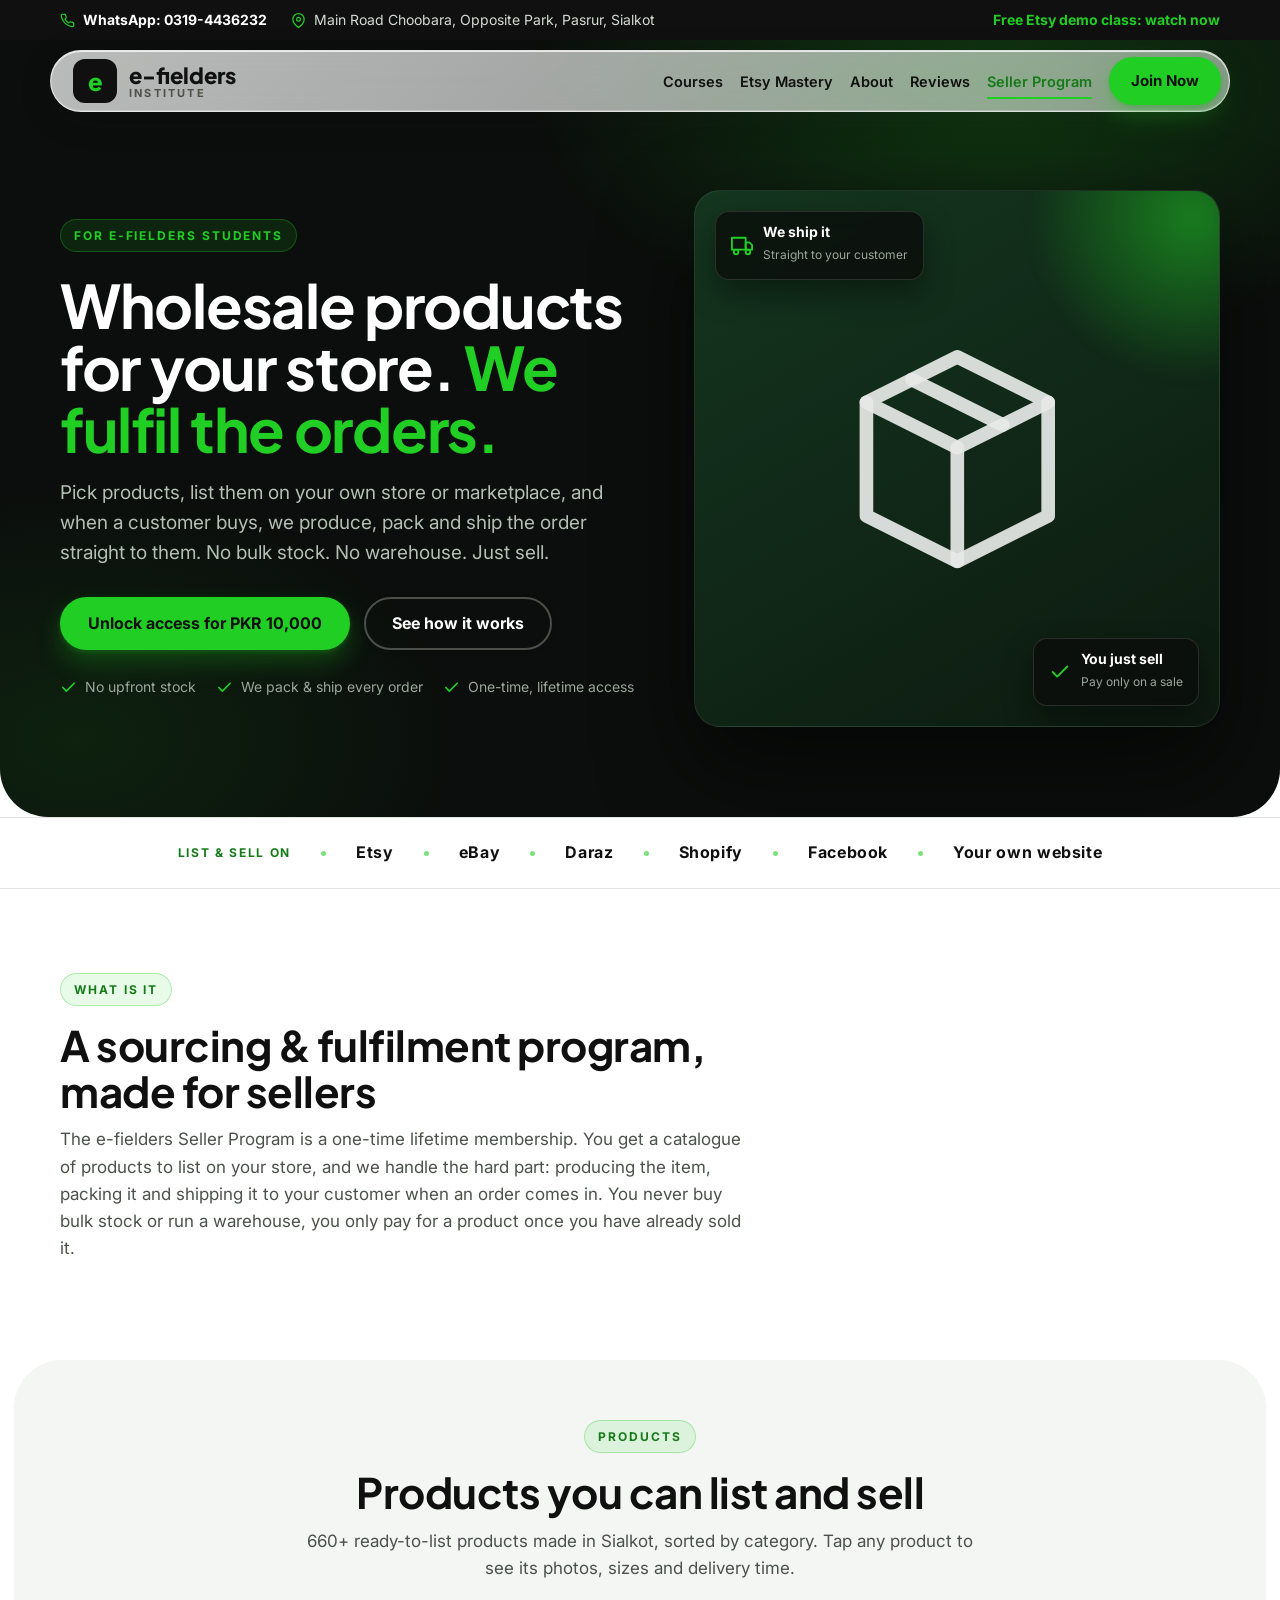
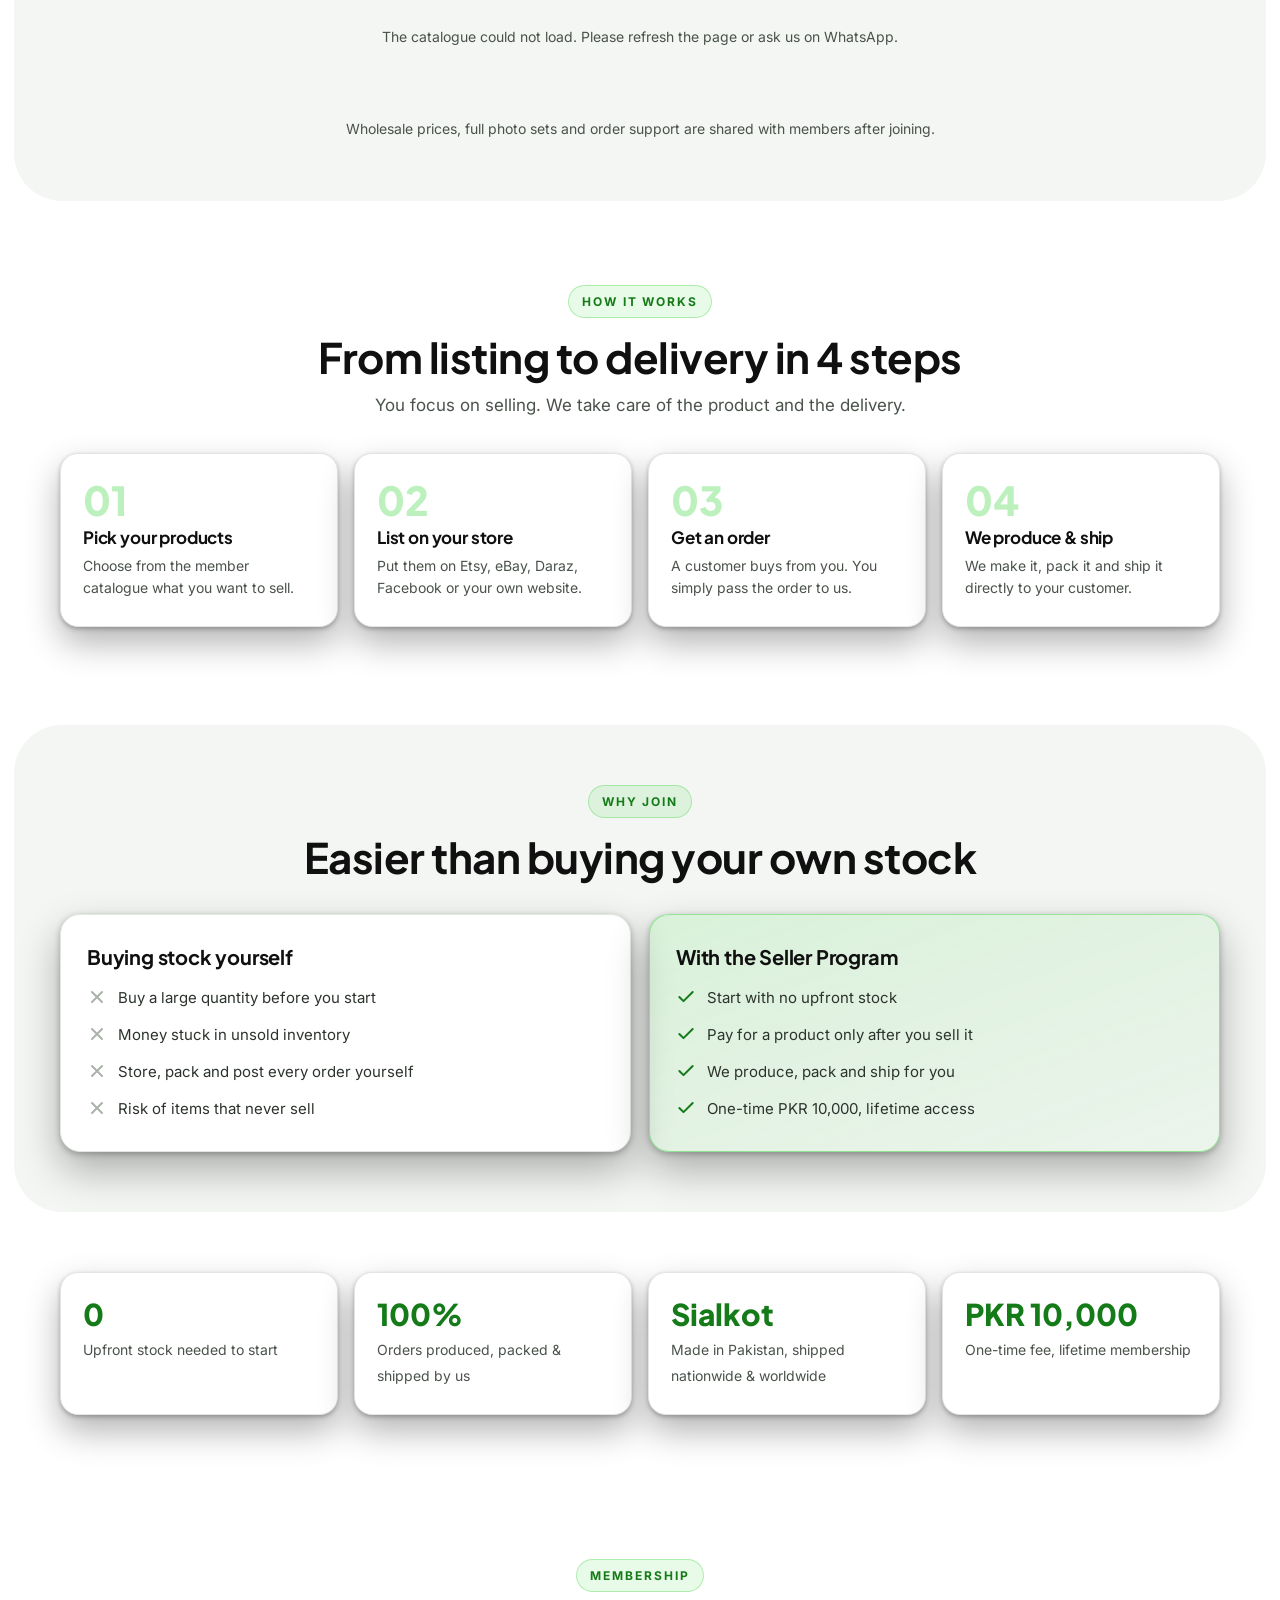
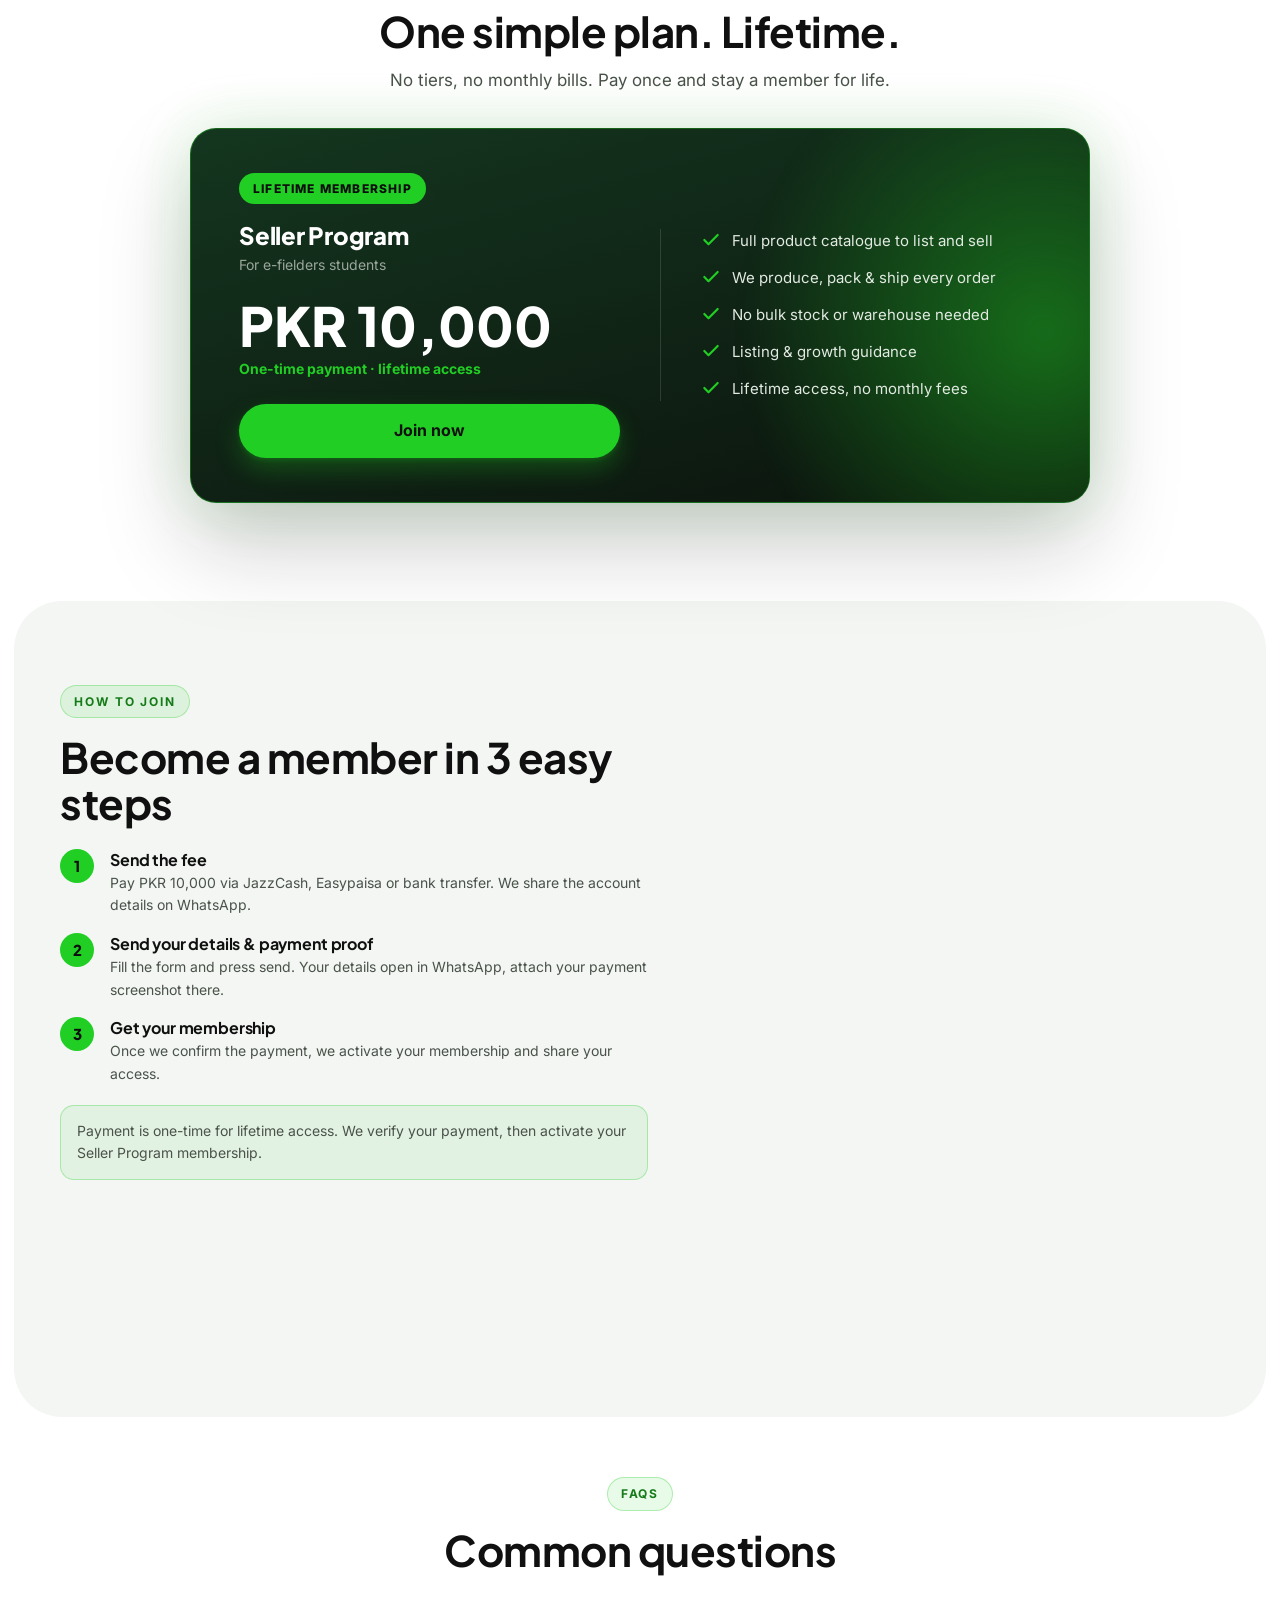
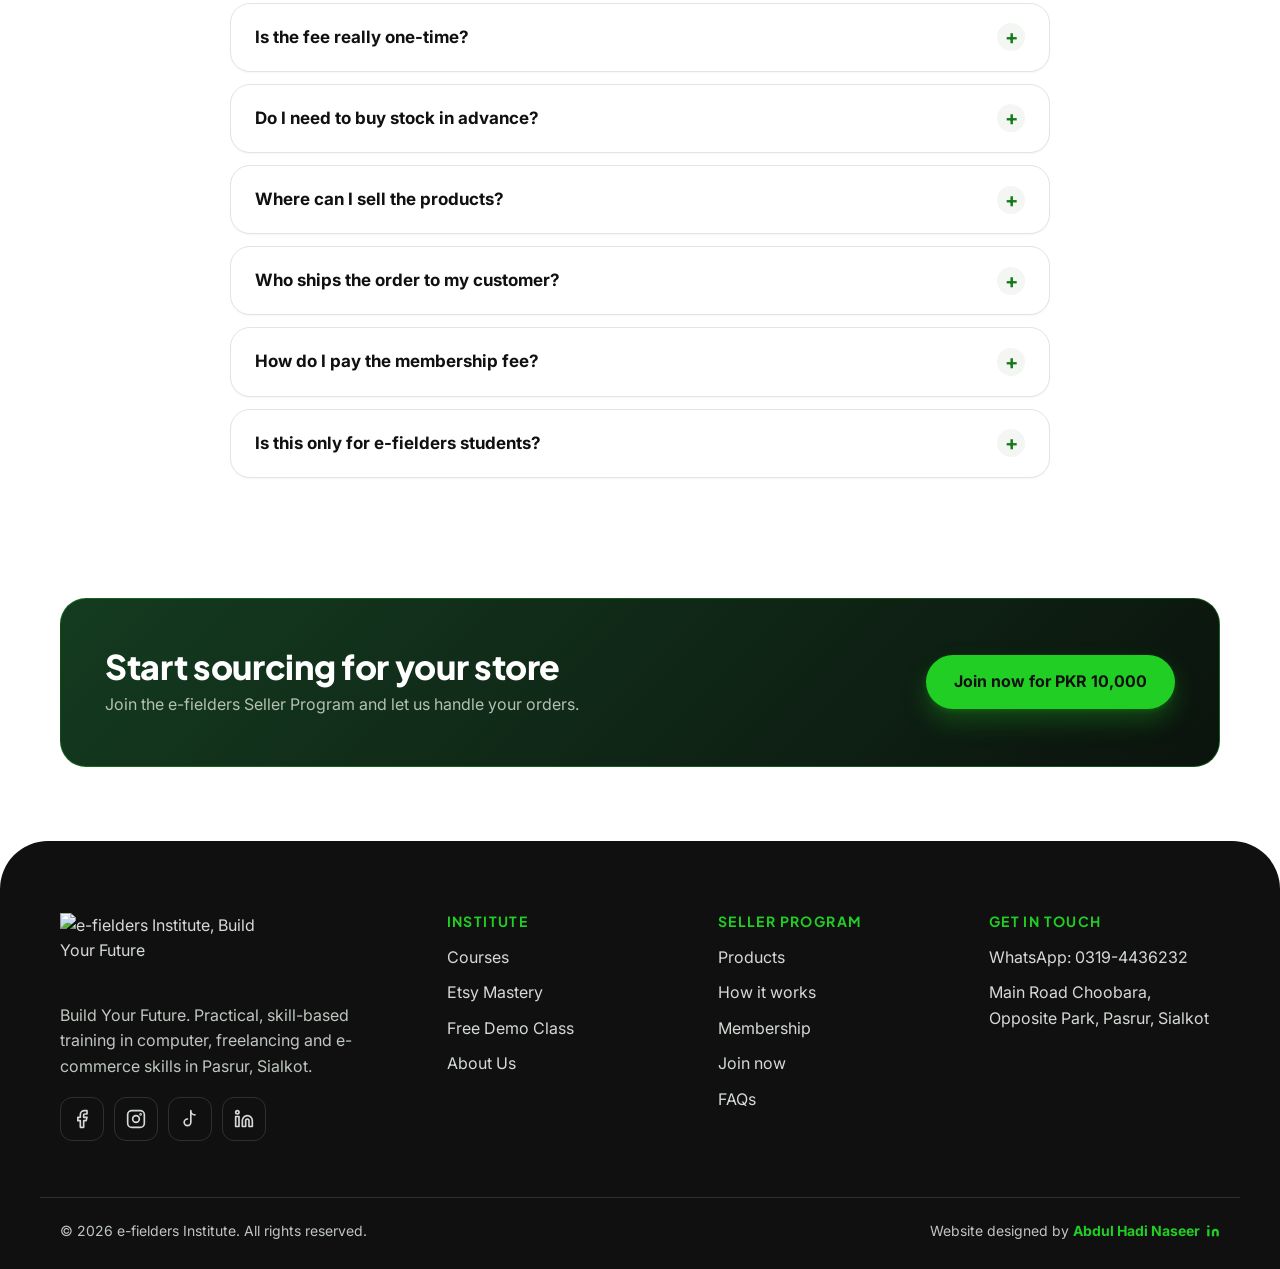
==== commit e4cd3940: "Add category-wise product catalogue to the Seller Program page Replaces the six sample tiles with th" ====
--- a/seller-program/index.html
+++ b/seller-program/index.html
@@ -95,23 +95,62 @@
     .sp-strip__row b { color:var(--text); font-size:16px; }
     .sp-strip__dot { width:5px; height:5px; border-radius:50%; background:rgba(33,206,36,.6); }
 
-    /* products grid (colourful tiles on light bg) */
-    .sp-products { display:grid; grid-template-columns:repeat(3,1fr); gap:18px; }
-    @media (max-width:860px){ .sp-products{ grid-template-columns:repeat(2,1fr); } }
-    @media (max-width:520px){ .sp-products{ grid-template-columns:1fr; } }
-    .sp-prod { position:relative; aspect-ratio:1/1; border-radius:18px; overflow:hidden; border:1px solid var(--line); }
-    .sp-prod__img { position:absolute; inset:0; display:flex; align-items:center; justify-content:center; }
-    .sp-prod__img svg { width:40%; height:40%; opacity:.92; fill:none; stroke:rgba(255,255,255,.9); stroke-width:1.4; stroke-linecap:round; stroke-linejoin:round; }
-    .sp-prod::after { content:""; position:absolute; inset:0; background:linear-gradient(180deg,transparent 45%,rgba(0,0,0,.72)); }
-    .sp-prod__tag { position:absolute; z-index:2; top:12px; left:12px; font-size:10.5px; font-weight:700; letter-spacing:.1em; text-transform:uppercase; color:#0B0E0C; background:rgba(255,255,255,.88); padding:4px 9px; border-radius:999px; }
-    .sp-prod__name { position:absolute; z-index:2; left:16px; bottom:14px; color:#fff; font-family:var(--font-head); font-weight:700; font-size:18px; }
-    .sp-prod__name small { display:block; font-family:var(--font-body); font-weight:500; font-size:12.5px; color:#E4ECE4; letter-spacing:0; text-transform:none; margin-top:2px; }
-    .g-leather { background:linear-gradient(145deg,#6a4529,#3a2617); }
-    .g-chaps { background:linear-gradient(145deg,#454b52,#23272c); }
-    .g-gloves { background:linear-gradient(145deg,#5a3a2a,#2e1d15); }
-    .g-ball { background:linear-gradient(145deg,#1b5027,#0f2e16); }
-    .g-sports { background:linear-gradient(145deg,#274a66,#132635); }
-    .g-bag { background:linear-gradient(145deg,#5f4826,#2e2313); }
+    /* product catalogue: category tabs, grid, quick view */
+    .cat__tabs { display:flex; gap:8px; justify-content:center; flex-wrap:wrap; margin-bottom:14px; }
+    .cat__tab { display:inline-flex; align-items:center; gap:8px; min-height:44px; padding:10px 18px; border-radius:999px; border:1px solid var(--line); background:var(--white); color:var(--text); font-weight:700; font-size:15px; cursor:pointer; transition:background .2s, border-color .2s, color .2s; }
+    .cat__tab:hover { border-color:var(--green); }
+    .cat__tab[aria-selected="true"] { background:var(--black); border-color:var(--black); color:var(--white); }
+    .cat__tab small, .cat__chip small { font-size:12px; font-weight:700; opacity:.6; }
+    .cat__chips { display:flex; gap:8px; justify-content:center; flex-wrap:wrap; margin-bottom:6px; }
+    .cat__chips[hidden] { display:none; }
+    .cat__chip { min-height:38px; padding:7px 14px; border-radius:999px; border:1px solid var(--line); background:transparent; color:var(--muted); font-weight:600; font-size:14px; cursor:pointer; transition:background .2s, border-color .2s, color .2s; }
+    .cat__chip:hover { border-color:var(--green); color:var(--text); }
+    .cat__chip[aria-pressed="true"] { background:rgba(33,206,36,.14); border-color:var(--green); color:var(--green-text); }
+    .cat__count { text-align:center; color:var(--muted); font-size:14px; margin:14px 0 22px; }
+    .cat__grid { display:grid; grid-template-columns:repeat(4,minmax(0,1fr)); gap:16px; }
+    @media (max-width:1000px){ .cat__grid{ grid-template-columns:repeat(3,minmax(0,1fr)); } }
+    @media (max-width:700px){ .cat__grid{ grid-template-columns:repeat(2,minmax(0,1fr)); gap:12px; } }
+    .cat-card { display:flex; flex-direction:column; text-align:left; padding:0; border:1px solid var(--line); border-radius:18px; overflow:hidden; background:var(--white); color:var(--text); cursor:pointer; box-shadow:0 1px 2px rgba(16,16,16,.04), 0 8px 20px rgba(16,16,16,.06); transition:transform .24s cubic-bezier(.2,.7,.3,1), box-shadow .24s ease, border-color .2s; }
+    .cat-card:hover { transform:translateY(-4px); border-color:rgba(33,206,36,.5); box-shadow:0 10px 20px rgba(16,16,16,.08), 0 22px 44px rgba(16,16,16,.1); }
+    .cat-card__img { display:block; aspect-ratio:1/1; background:#fff; border-bottom:1px solid var(--line); }
+    .cat-card__img img { width:100%; height:100%; object-fit:contain; }
+    .cat-card__body { display:flex; flex-direction:column; gap:5px; padding:14px 14px 16px; flex:1; }
+    .cat-card__cat { font-size:11px; font-weight:700; letter-spacing:.1em; text-transform:uppercase; color:var(--green-text); }
+    .cat-card__name { font-weight:600; font-size:14.5px; line-height:1.35; display:-webkit-box; -webkit-line-clamp:2; -webkit-box-orient:vertical; overflow:hidden; }
+    .cat-card__sku { margin-top:auto; padding-top:4px; font-size:12px; color:var(--muted); font-variant-numeric:tabular-nums; }
+    @media (max-width:700px){ .cat-card__body{ padding:11px 11px 13px; } .cat-card__name{ font-size:13.5px; } }
+    .cat__more { display:flex; justify-content:center; margin-top:28px; }
+    .cat__more .btn[hidden] { display:none; }
+
+    .cat-modal { position:fixed; inset:0; z-index:1002; background:rgba(8,10,8,.78); display:flex; align-items:center; justify-content:center; padding:20px; }
+    .cat-modal[hidden] { display:none; }
+    .cat-modal__box { position:relative; width:min(980px,100%); max-height:calc(100vh - 40px); overflow-y:auto; overscroll-behavior:contain; background:var(--white); border-radius:26px; display:grid; grid-template-columns:1.05fr 1fr; box-shadow:0 40px 90px rgba(0,0,0,.4); }
+    .cat-modal__close { position:absolute; top:12px; right:12px; z-index:2; width:44px; height:44px; border-radius:50%; border:1px solid var(--line); background:var(--white); color:var(--black); font-size:28px; line-height:1; cursor:pointer; }
+    .cat-modal__close:hover { background:var(--green); border-color:var(--green); }
+    .cat-modal__media { padding:20px; background:#fff; border-right:1px solid var(--line); }
+    .cat-modal__main { aspect-ratio:1/1; border-radius:18px; overflow:hidden; background:#fff; }
+    .cat-modal__main img { width:100%; height:100%; object-fit:contain; }
+    .cat-modal__thumbs { display:flex; gap:8px; margin-top:12px; }
+    .cat-modal__thumbs button { width:64px; height:64px; padding:0; border:2px solid var(--line); border-radius:12px; overflow:hidden; background:#fff; cursor:pointer; }
+    .cat-modal__thumbs button[aria-current="true"] { border-color:var(--green); }
+    .cat-modal__thumbs img { width:100%; height:100%; object-fit:contain; }
+    .cat-modal__info { padding:30px 28px 28px; display:flex; flex-direction:column; gap:10px; }
+    .cat-modal__cat { font-size:12px; font-weight:700; letter-spacing:.12em; text-transform:uppercase; color:var(--green-text); padding-right:48px; }
+    .cat-modal__title { font-family:var(--font-head); font-size:22px; line-height:1.25; color:var(--text); }
+    .cat-modal__sku { color:var(--muted); font-size:14px; }
+    .cat-modal__specs { margin:6px 0 4px; display:grid; grid-template-columns:auto 1fr; gap:8px 14px; font-size:14px; border-top:1px solid var(--line); padding-top:14px; }
+    .cat-modal__specs dt { font-weight:700; color:var(--text); }
+    .cat-modal__specs dd { margin:0; color:var(--muted); }
+    .cat-modal__cta { display:flex; flex-wrap:wrap; gap:10px; margin-top:8px; }
+    .cat-modal__note { font-size:13px; color:var(--muted); }
+    @media (max-width:760px){
+      .cat-modal { padding:10px; align-items:flex-end; }
+      .cat-modal__box { grid-template-columns:1fr; max-height:calc(100vh - 20px); border-radius:22px; }
+      .cat-modal__media { border-right:0; border-bottom:1px solid var(--line); padding:14px; }
+      .cat-modal__info { padding:20px 18px 22px; }
+      .cat-modal__title { font-size:19px; }
+      .cat-modal__cta .btn { width:100%; }
+    }
     .sp-products__note { text-align:center; color:var(--muted); font-size:14px; margin-top:20px; }
 
     /* steps (light cards) */
@@ -289,22 +328,44 @@
 <!-- ============ PRODUCTS ============ -->
 <section class="sp-section sp-section--tight sp-section--tint" id="products">
   <div class="container">
-    <div class="sp-head--center" style="margin-bottom:34px">
+    <div class="sp-head--center" style="margin-bottom:30px">
       <span class="sp-eyebrow">Products</span>
       <h2 class="sp-h2">Products you can list and sell</h2>
-      <p class="sp-sub">Quality products made in Sialkot. Members unlock the full catalogue with images, details and prices.</p>
-    </div>
-    <div class="sp-products">
-      <div class="sp-prod g-leather"><span class="sp-prod__tag">Sample</span><div class="sp-prod__img"><svg viewBox="0 0 24 24"><path d="M16 3l-4 3-4-3-5 3 2 4v8a2 2 0 0 0 2 2h10a2 2 0 0 0 2-2v-8l2-4z"/><path d="M12 6v15"/></svg></div><div class="sp-prod__name">Leather Jackets<small>Men &amp; women</small></div></div>
-      <div class="sp-prod g-chaps"><span class="sp-prod__tag">Sample</span><div class="sp-prod__img"><svg viewBox="0 0 24 24"><path d="M8 3h8l1 6-2 12h-3l-1-8-1 8H6L4 9z"/></svg></div><div class="sp-prod__name">Leather Chaps<small>Biker &amp; fashion</small></div></div>
-      <div class="sp-prod g-gloves"><span class="sp-prod__tag">Sample</span><div class="sp-prod__img"><svg viewBox="0 0 24 24"><path d="M7 11V5a1.5 1.5 0 0 1 3 0v5m0-1V4a1.5 1.5 0 0 1 3 0v6m0-1V5a1.5 1.5 0 0 1 3 0v8a7 7 0 0 1-7 7 6 6 0 0 1-6-6c0-2 1-3 1-3"/></svg></div><div class="sp-prod__name">Leather Gloves<small>Riding &amp; work</small></div></div>
-      <div class="sp-prod g-ball"><span class="sp-prod__tag">Sample</span><div class="sp-prod__img"><svg viewBox="0 0 24 24"><circle cx="12" cy="12" r="9"/><path d="M12 7l4 3-1.5 5h-5L8 10z"/><path d="M12 3v4M3.5 9l4.5 1M20.5 9l-4.5 1M6.5 20l2-4M17.5 20l-2-4"/></svg></div><div class="sp-prod__name">Footballs<small>Match &amp; training</small></div></div>
-      <div class="sp-prod g-sports"><span class="sp-prod__tag">Sample</span><div class="sp-prod__img"><svg viewBox="0 0 24 24"><path d="M8 3l4 3 4-3 4 4-3 3v8a2 2 0 0 1-2 2H9a2 2 0 0 1-2-2v-8L4 7z"/></svg></div><div class="sp-prod__name">Sportswear<small>Custom kits</small></div></div>
-      <div class="sp-prod g-bag"><span class="sp-prod__tag">Sample</span><div class="sp-prod__img"><svg viewBox="0 0 24 24"><path d="M6 8h12l1 12H5z"/><path d="M9 8V6a3 3 0 0 1 6 0v2"/></svg></div><div class="sp-prod__name">Bags &amp; Accessories<small>Leather goods</small></div></div>
-    </div>
-    <p class="sp-products__note">Sample categories shown. Full product catalogue is unlocked for members.</p>
-  </div>
-</section>
+      <p class="sp-sub"><span id="catTotal">660+</span> ready-to-list products made in Sialkot, sorted by category. Tap any product to see its photos, sizes and delivery time.</p>
+    </div>
+    <div class="cat" id="catalog">
+      <div class="cat__tabs" id="catMain" role="tablist" aria-label="Product categories"></div>
+      <div class="cat__chips" id="catSub" aria-label="Sub categories" hidden></div>
+      <p class="cat__count" id="catCount" aria-live="polite">Loading products&hellip;</p>
+      <div class="cat__grid" id="catGrid"></div>
+      <div class="cat__more"><button class="btn btn--outline" id="catMore" type="button" hidden>Load more products</button></div>
+      <noscript><p class="cat__count">Turn on JavaScript to browse the catalogue, or ask us on <a href="https://wa.me/923194436232">WhatsApp</a>.</p></noscript>
+    </div>
+    <p class="sp-products__note">Wholesale prices, full photo sets and order support are shared with members after joining.</p>
+  </div>
+</section>
+
+<!-- product quick view -->
+<div class="cat-modal" id="catModal" hidden role="dialog" aria-modal="true" aria-labelledby="cqTitle">
+  <div class="cat-modal__box" data-lenis-prevent>
+    <button class="cat-modal__close" id="cqClose" type="button" aria-label="Close product details">&times;</button>
+    <div class="cat-modal__media">
+      <div class="cat-modal__main"><img id="cqImg" alt="" width="1100" height="1100"></div>
+      <div class="cat-modal__thumbs" id="cqThumbs"></div>
+    </div>
+    <div class="cat-modal__info">
+      <span class="cat-modal__cat" id="cqCat"></span>
+      <h3 class="cat-modal__title" id="cqTitle"></h3>
+      <p class="cat-modal__sku" id="cqSku"></p>
+      <dl class="cat-modal__specs" id="cqSpecs"></dl>
+      <div class="cat-modal__cta">
+        <a class="btn btn--primary" href="#apply" id="cqJoin">Join to sell this product</a>
+        <a class="btn btn--outline" href="https://wa.me/923194436232" id="cqWa" target="_blank" rel="noopener">Ask on WhatsApp</a>
+      </div>
+      <p class="cat-modal__note">Members get the wholesale price and the full photo set.</p>
+    </div>
+  </div>
+</div>
 
 <!-- ============ HOW IT WORKS ============ -->
 <section class="sp-section" id="how">
@@ -527,6 +588,7 @@
 
 <script src="../assets/js/lenis.min.js?v=1.3.26"></script>
 <script src="../assets/js/main.js?v=15"></script>
+<script src="../assets/js/seller-catalog.js?v=1"></script>
 <script>
   /* Seller join form -> WhatsApp */
   (function () {
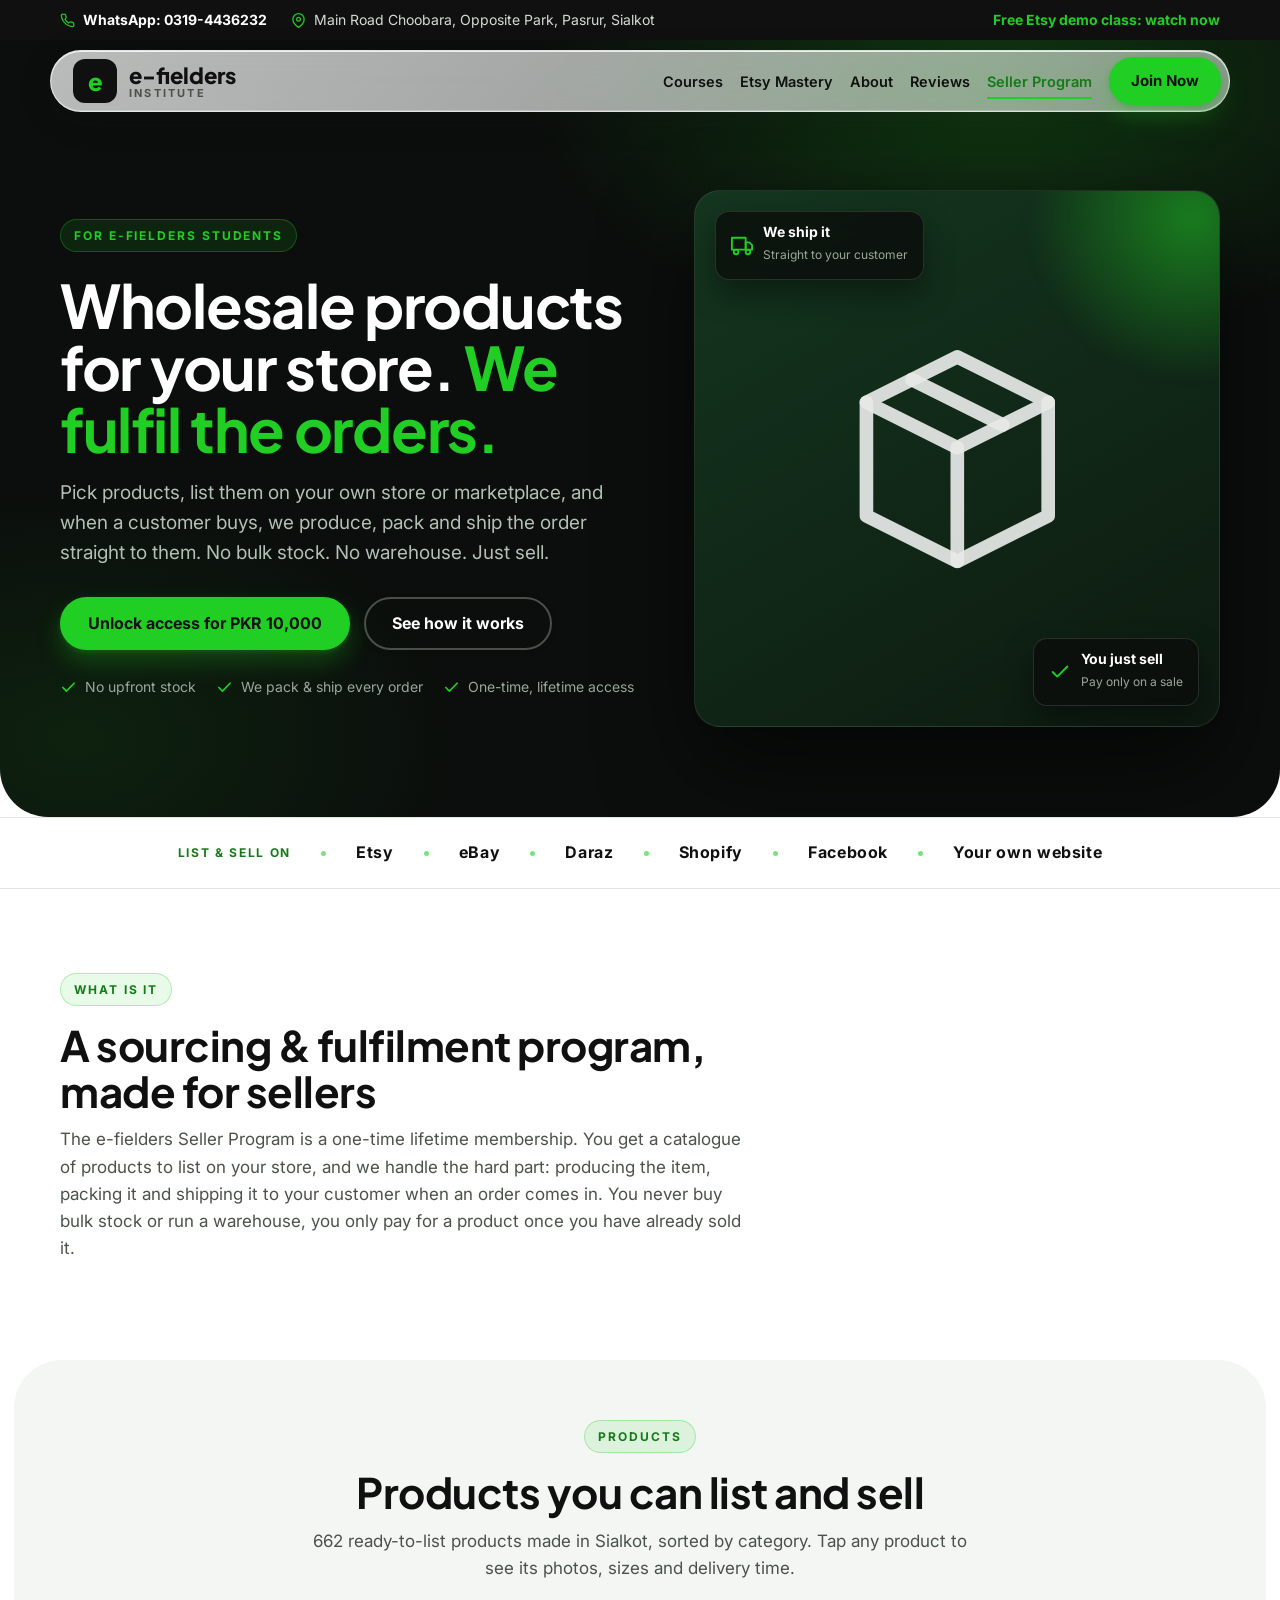
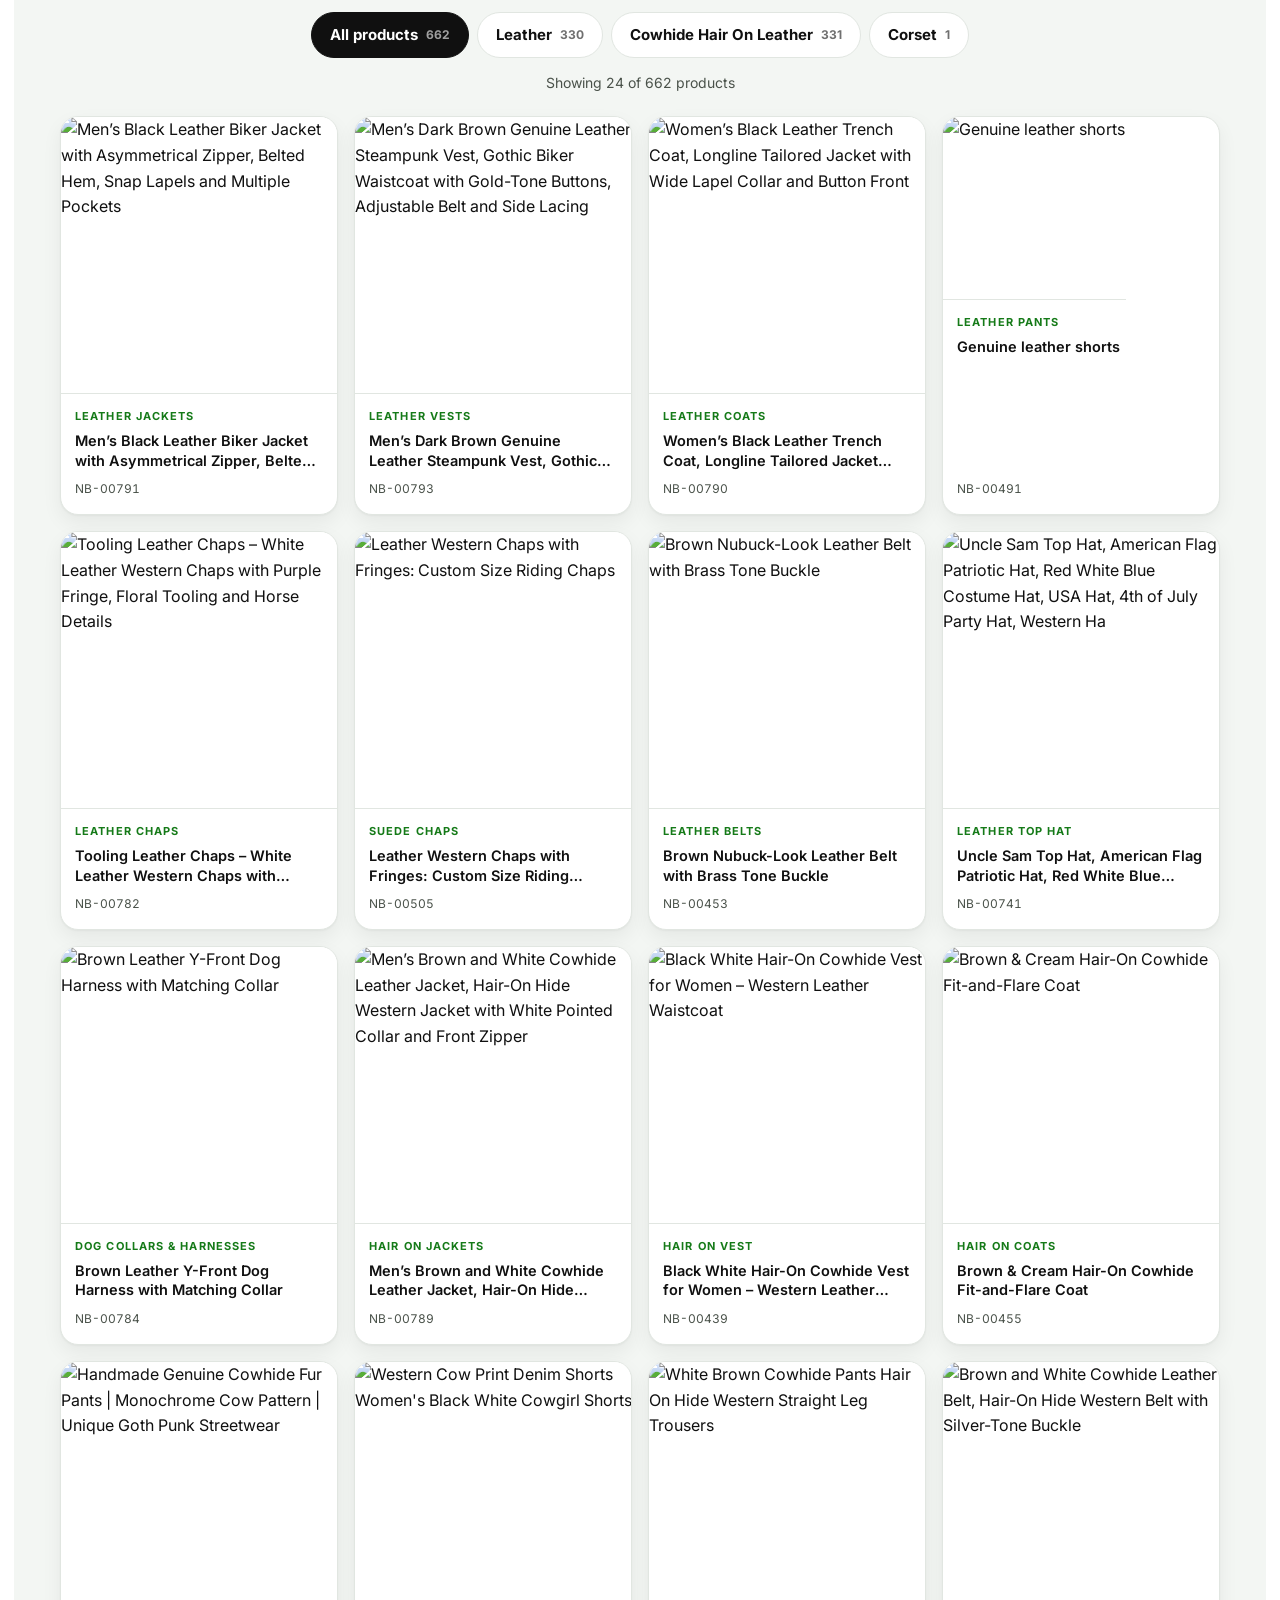
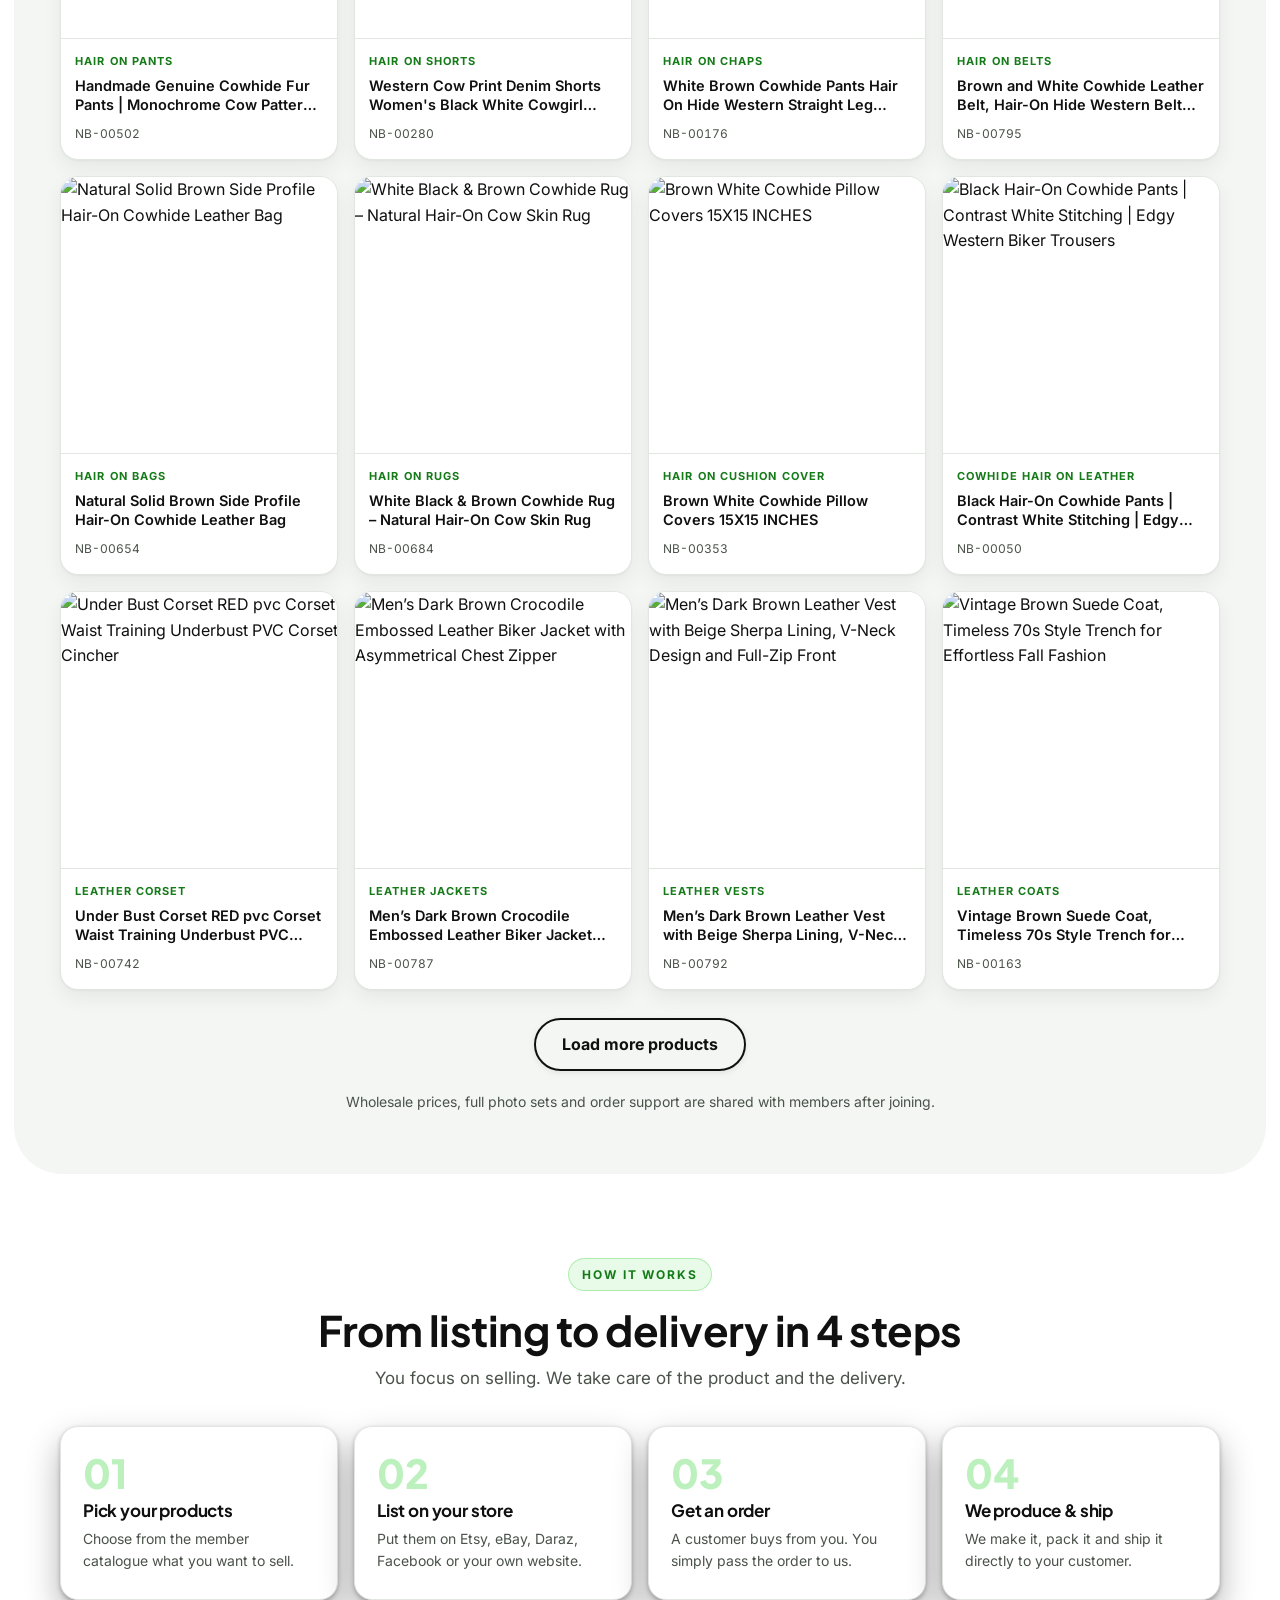
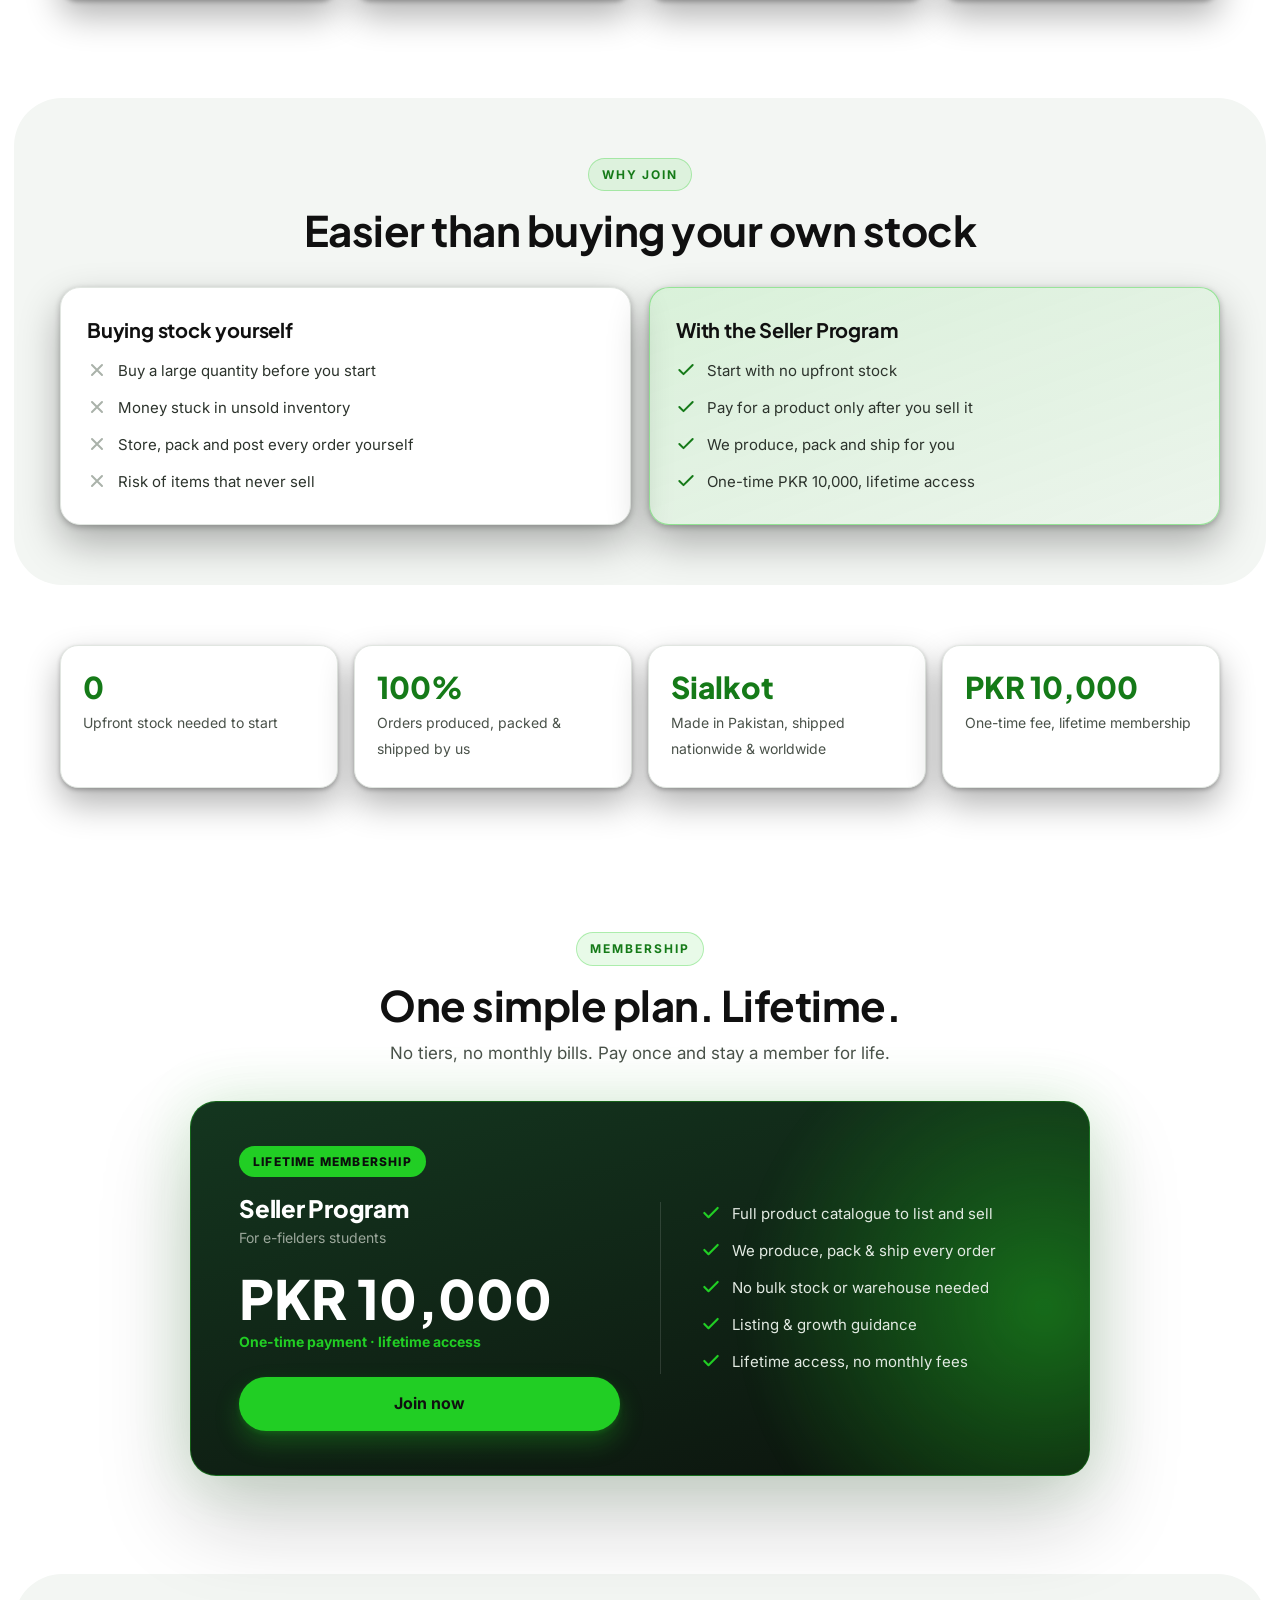
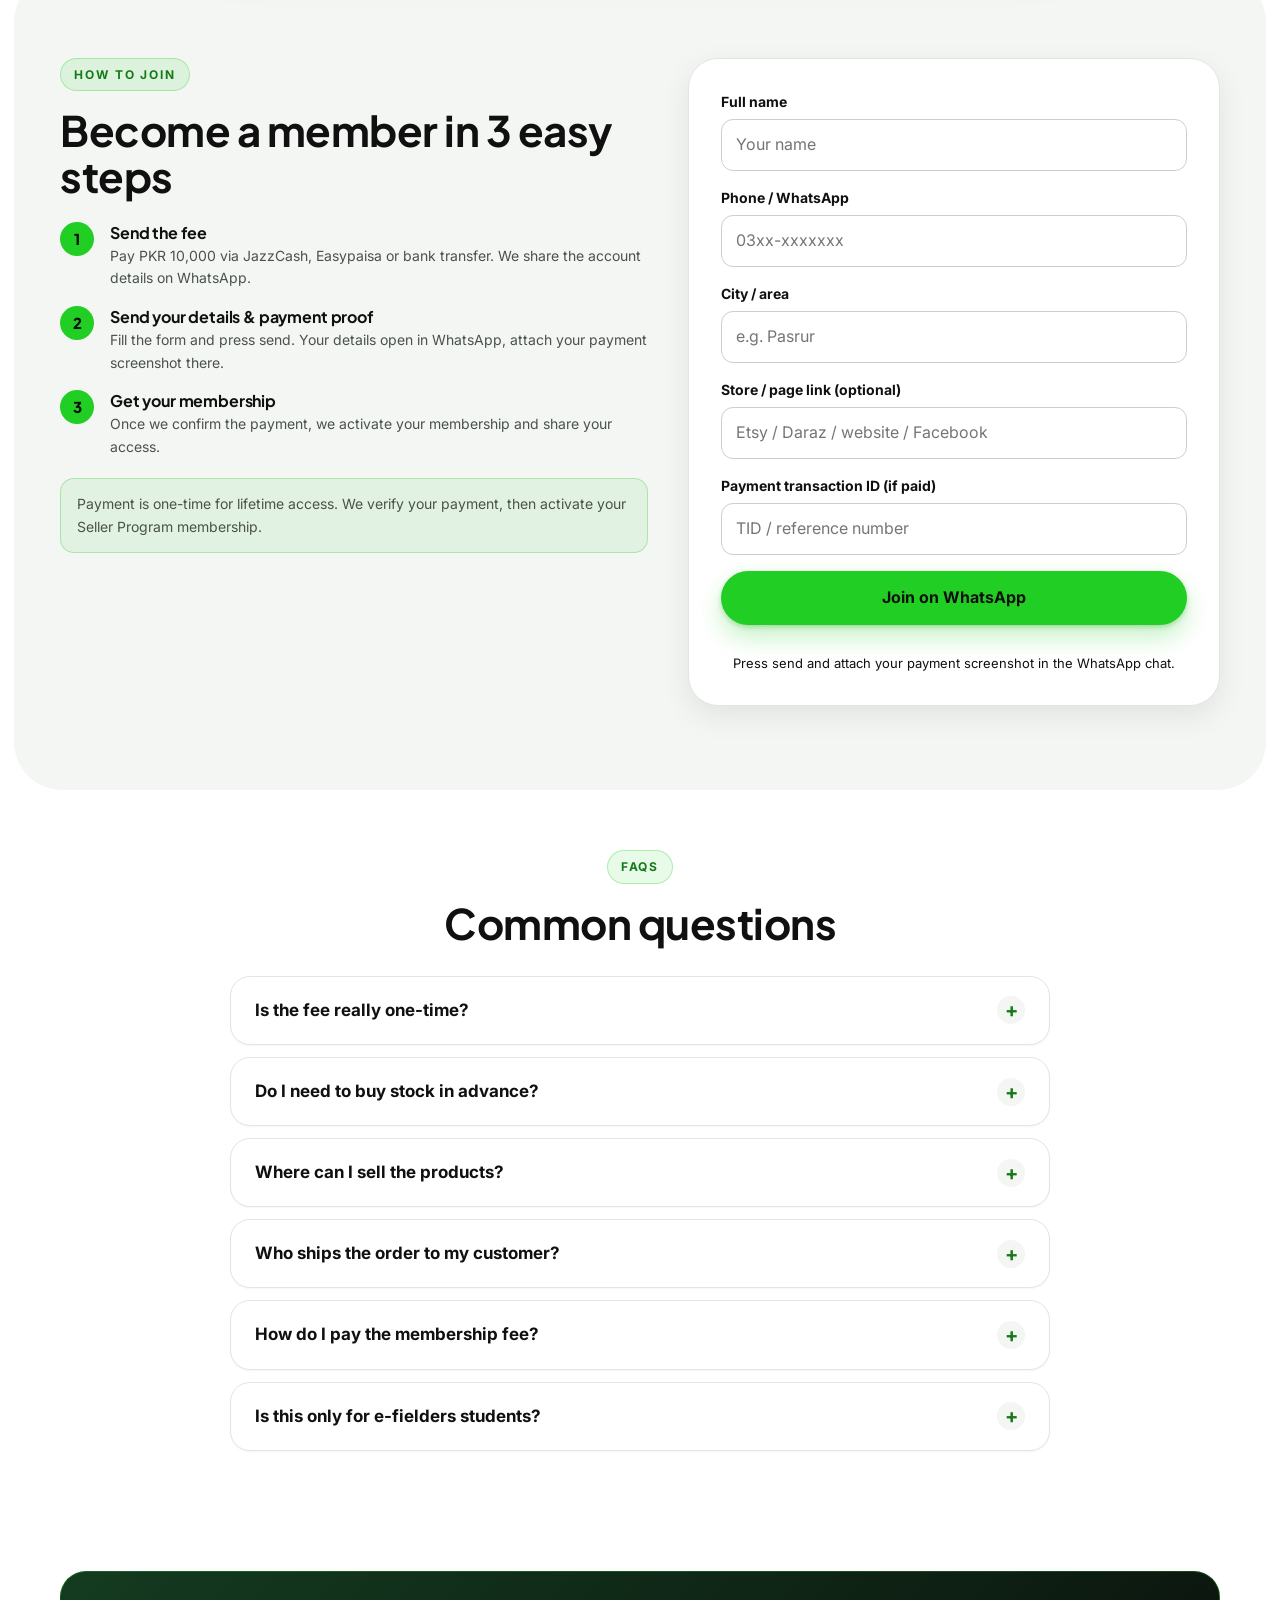
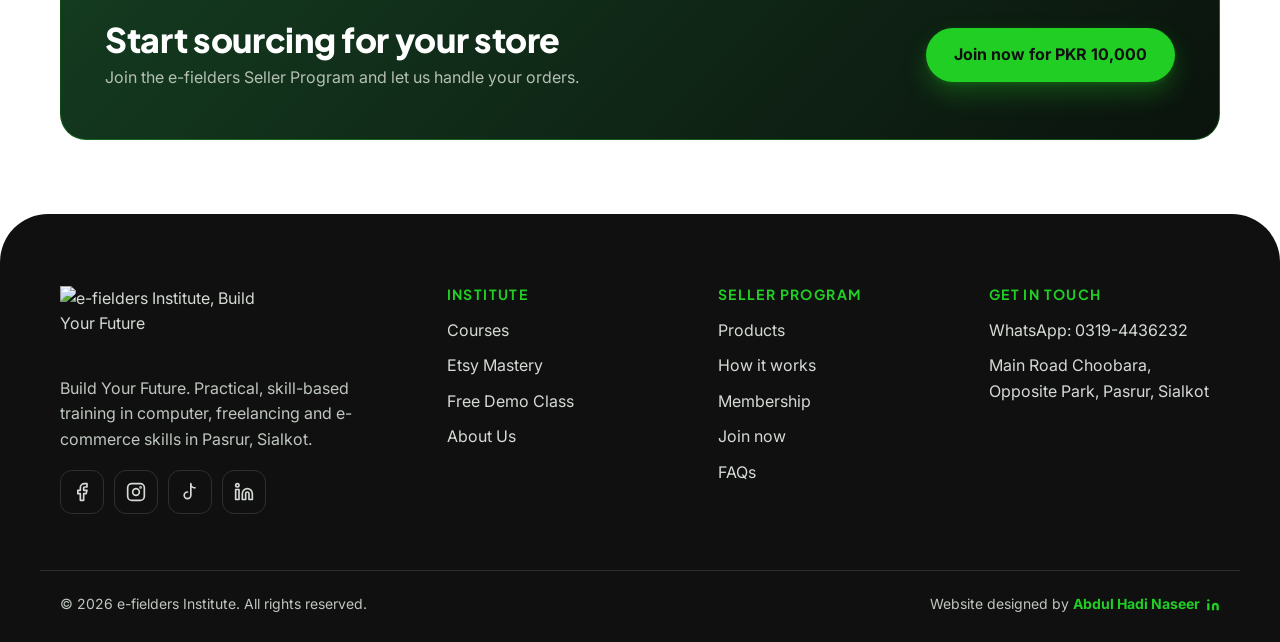
==== commit affa0ed3: "Add catalogue data and phone layout for Seller Program products - assets/data/seller-catalog.json: 6" ====
--- a/seller-program/index.html
+++ b/seller-program/index.html
@@ -118,7 +118,14 @@
     .cat-card__cat { font-size:11px; font-weight:700; letter-spacing:.1em; text-transform:uppercase; color:var(--green-text); }
     .cat-card__name { font-weight:600; font-size:14.5px; line-height:1.35; display:-webkit-box; -webkit-line-clamp:2; -webkit-box-orient:vertical; overflow:hidden; }
     .cat-card__sku { margin-top:auto; padding-top:4px; font-size:12px; color:var(--muted); font-variant-numeric:tabular-nums; }
-    @media (max-width:700px){ .cat-card__body{ padding:11px 11px 13px; } .cat-card__name{ font-size:13.5px; } }
+    @media (max-width:700px){
+      .cat-card__body{ padding:11px 11px 13px; } .cat-card__name{ font-size:13.5px; }
+      .cat__tab { min-height:40px; padding:8px 14px; font-size:14px; }
+      /* sub categories become one swipeable row on phones */
+      .cat__chips { flex-wrap:nowrap; justify-content:flex-start; overflow-x:auto; margin:0 -20px 6px; padding:2px 20px 8px; scrollbar-width:none; }
+      .cat__chips::-webkit-scrollbar { display:none; }
+      .cat__chip { flex:0 0 auto; }
+    }
     .cat__more { display:flex; justify-content:center; margin-top:28px; }
     .cat__more .btn[hidden] { display:none; }
 
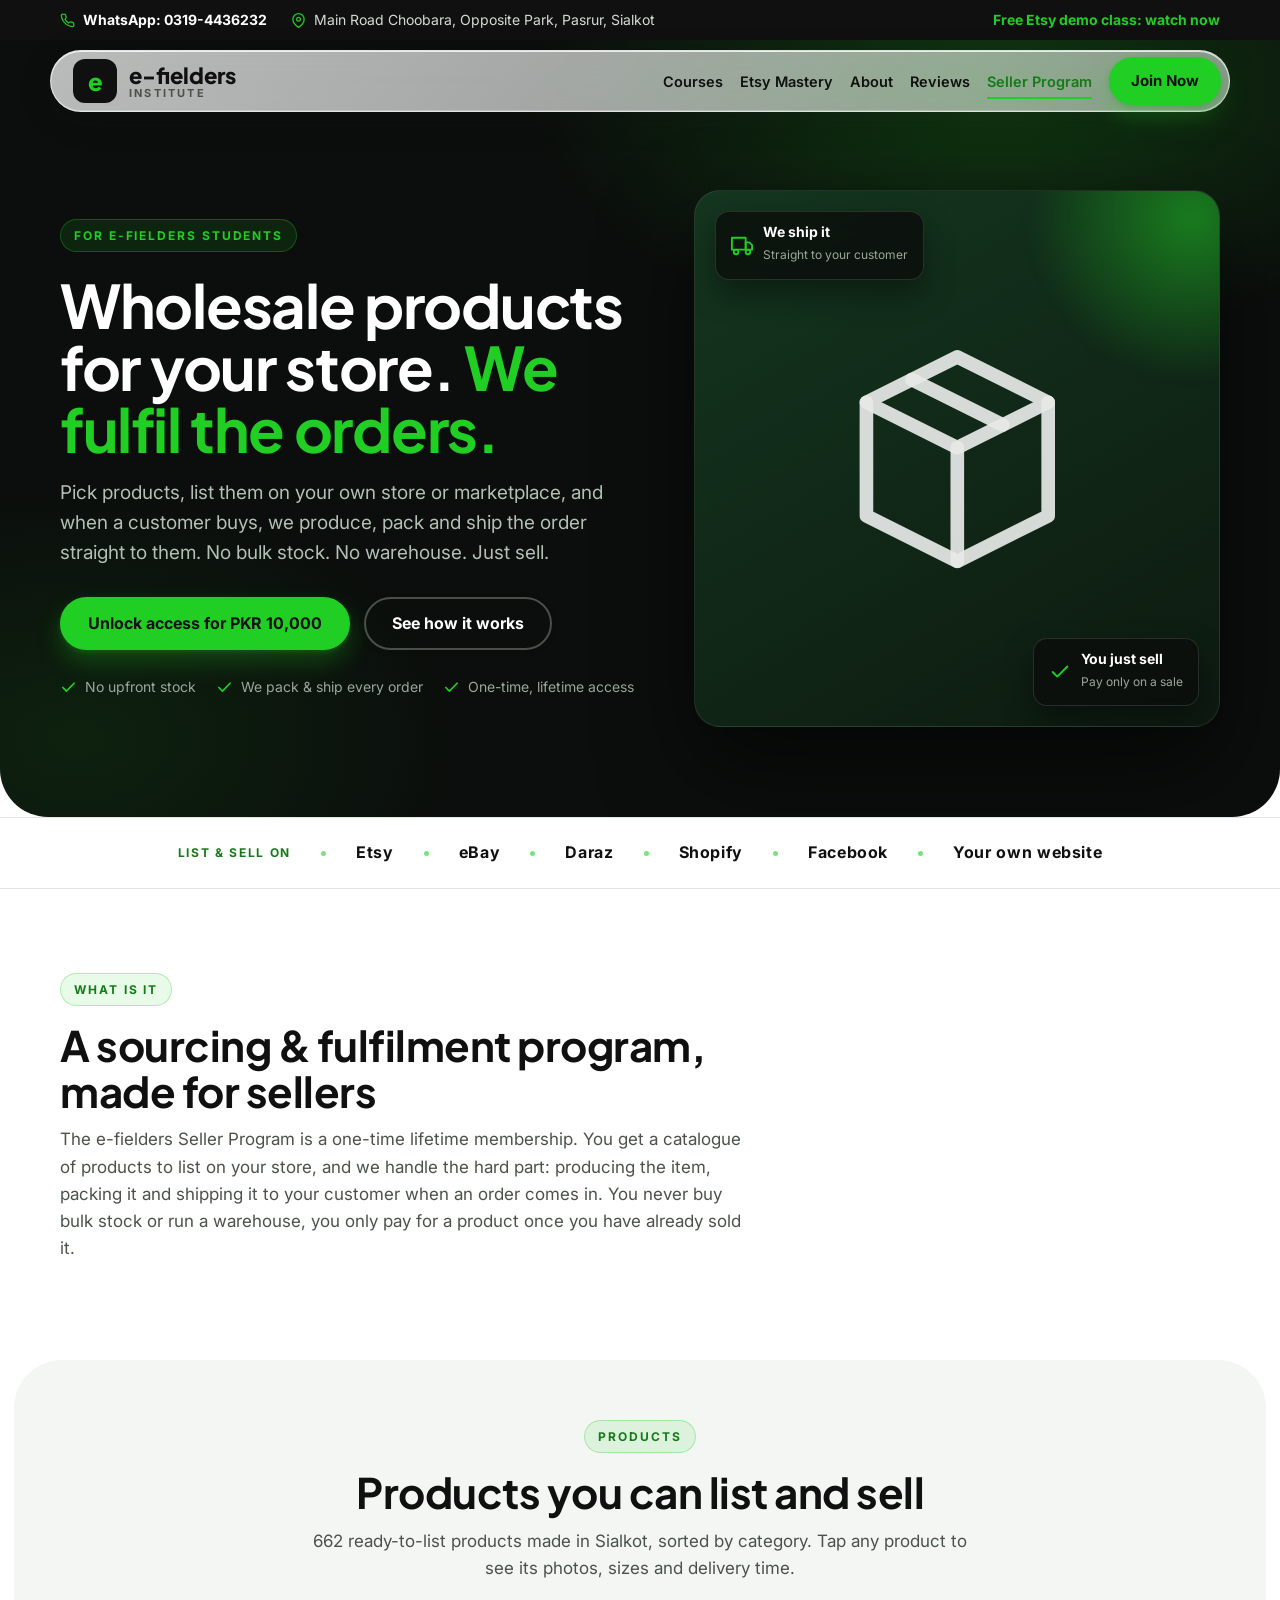
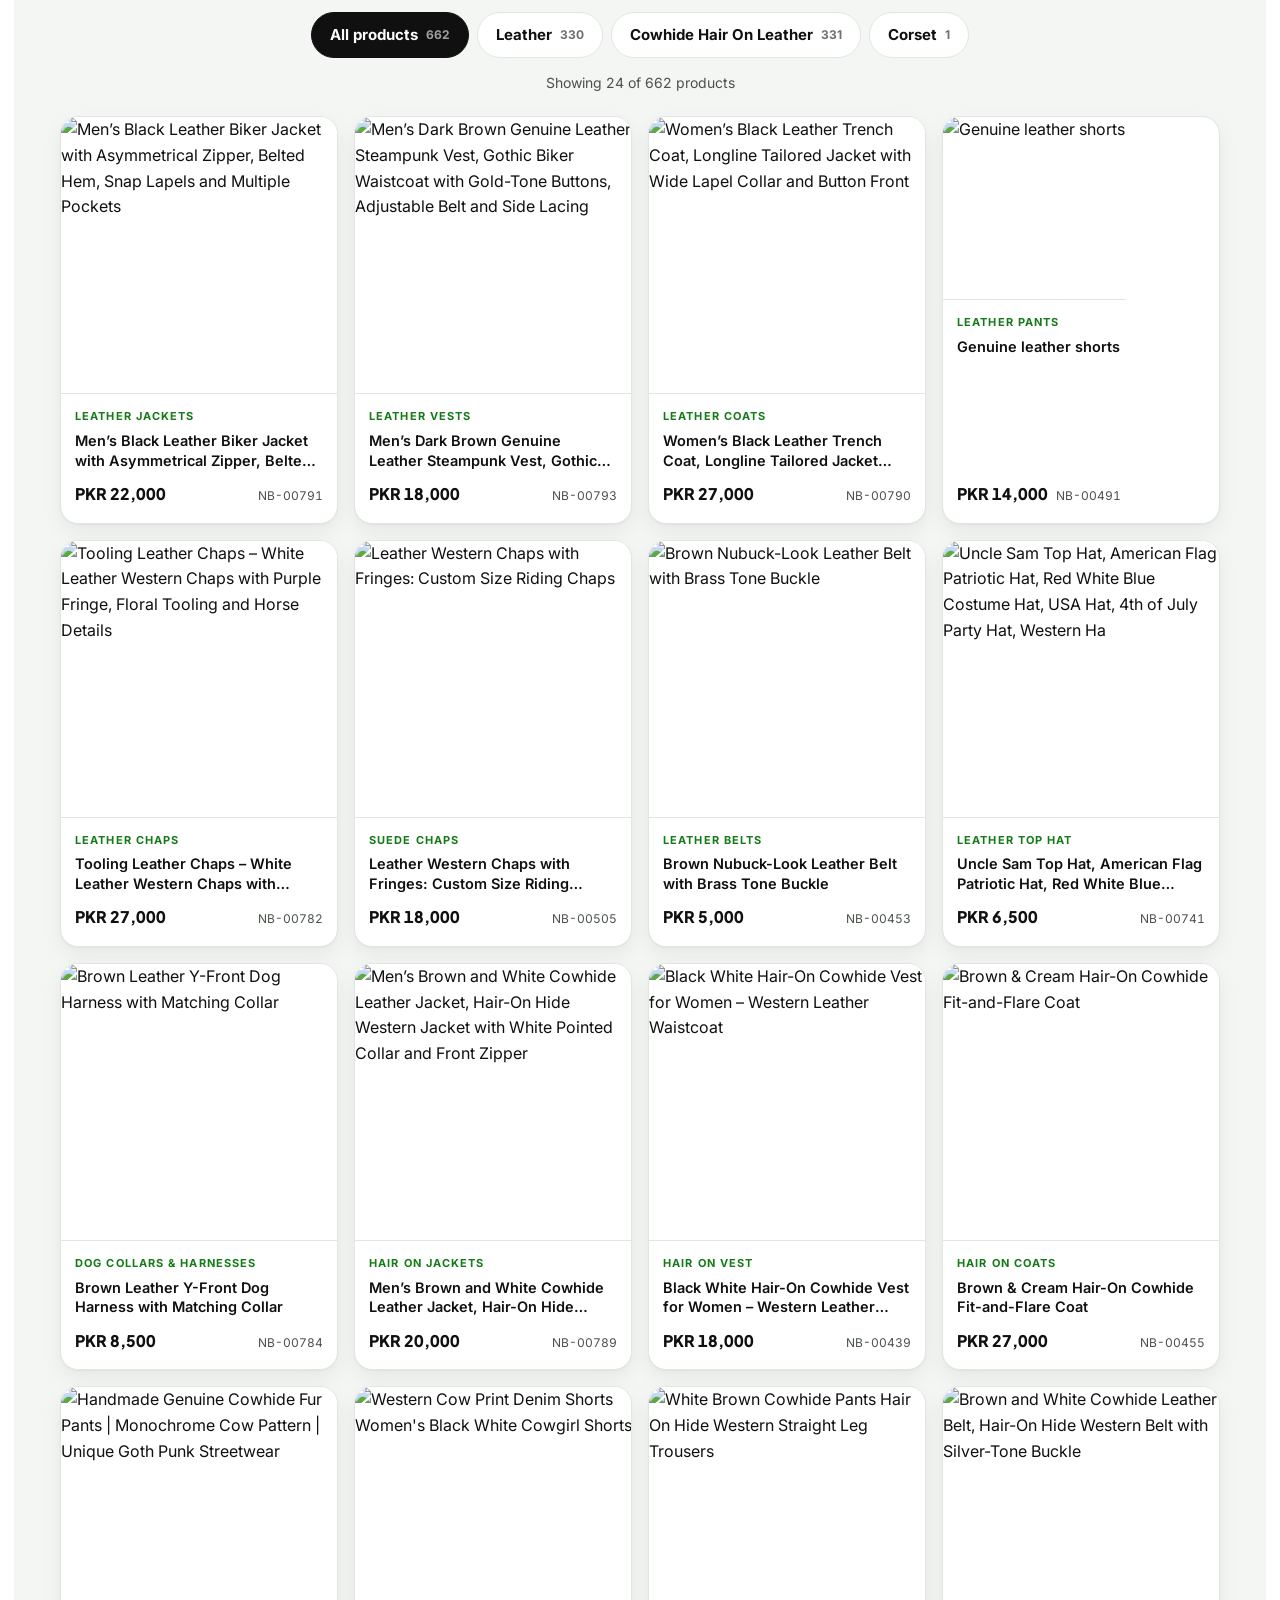
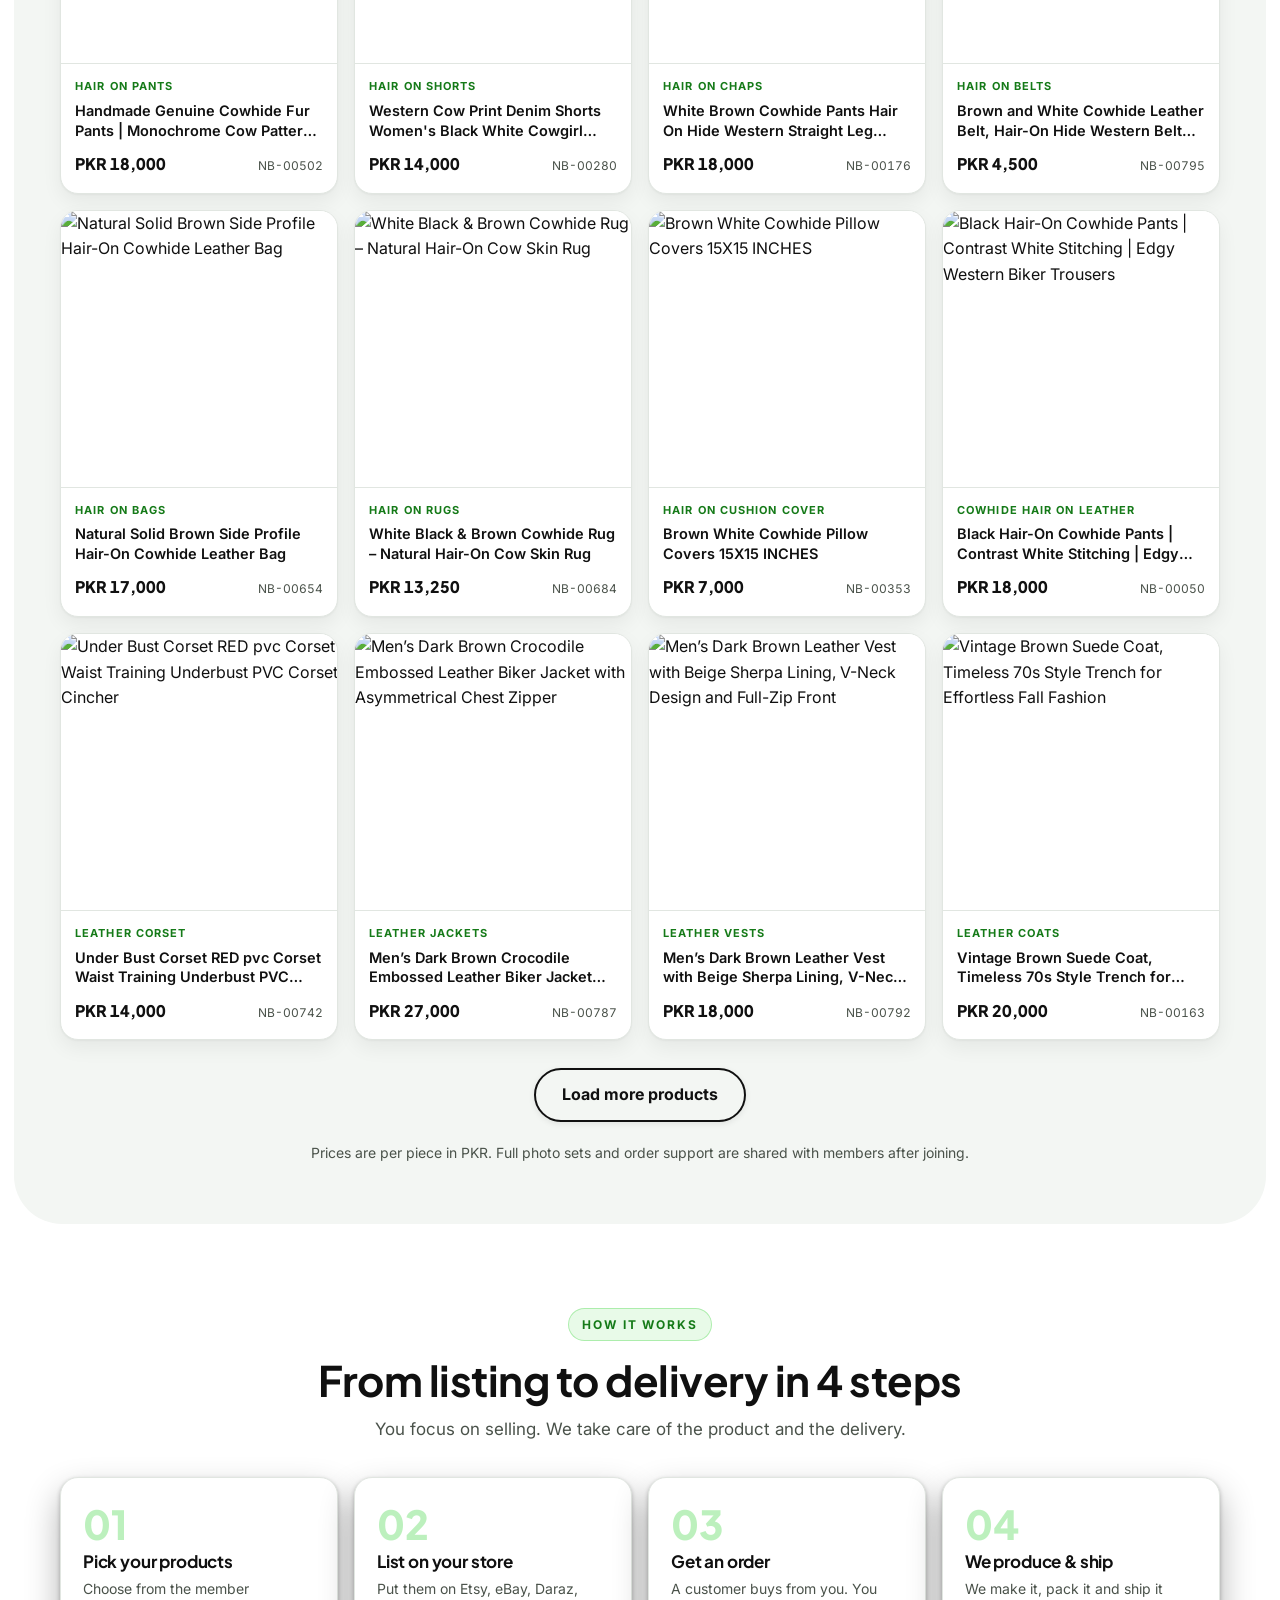
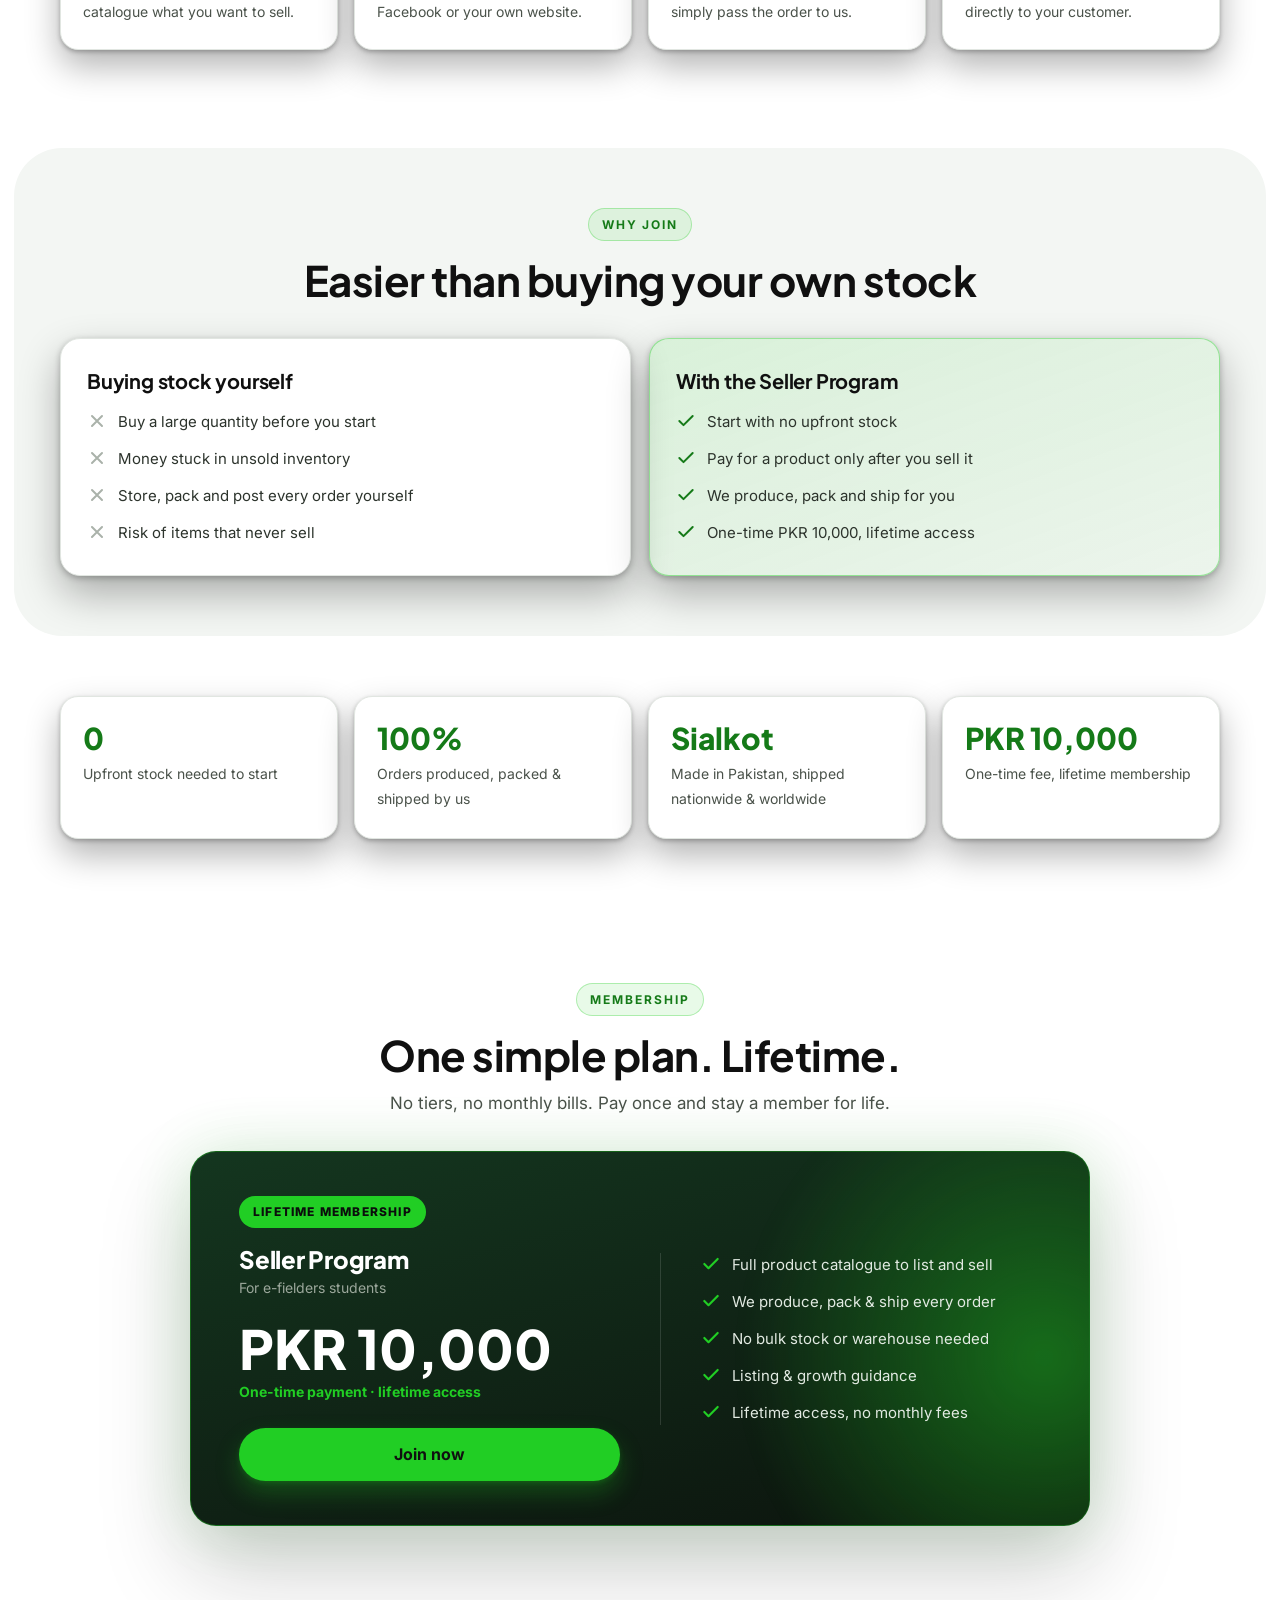
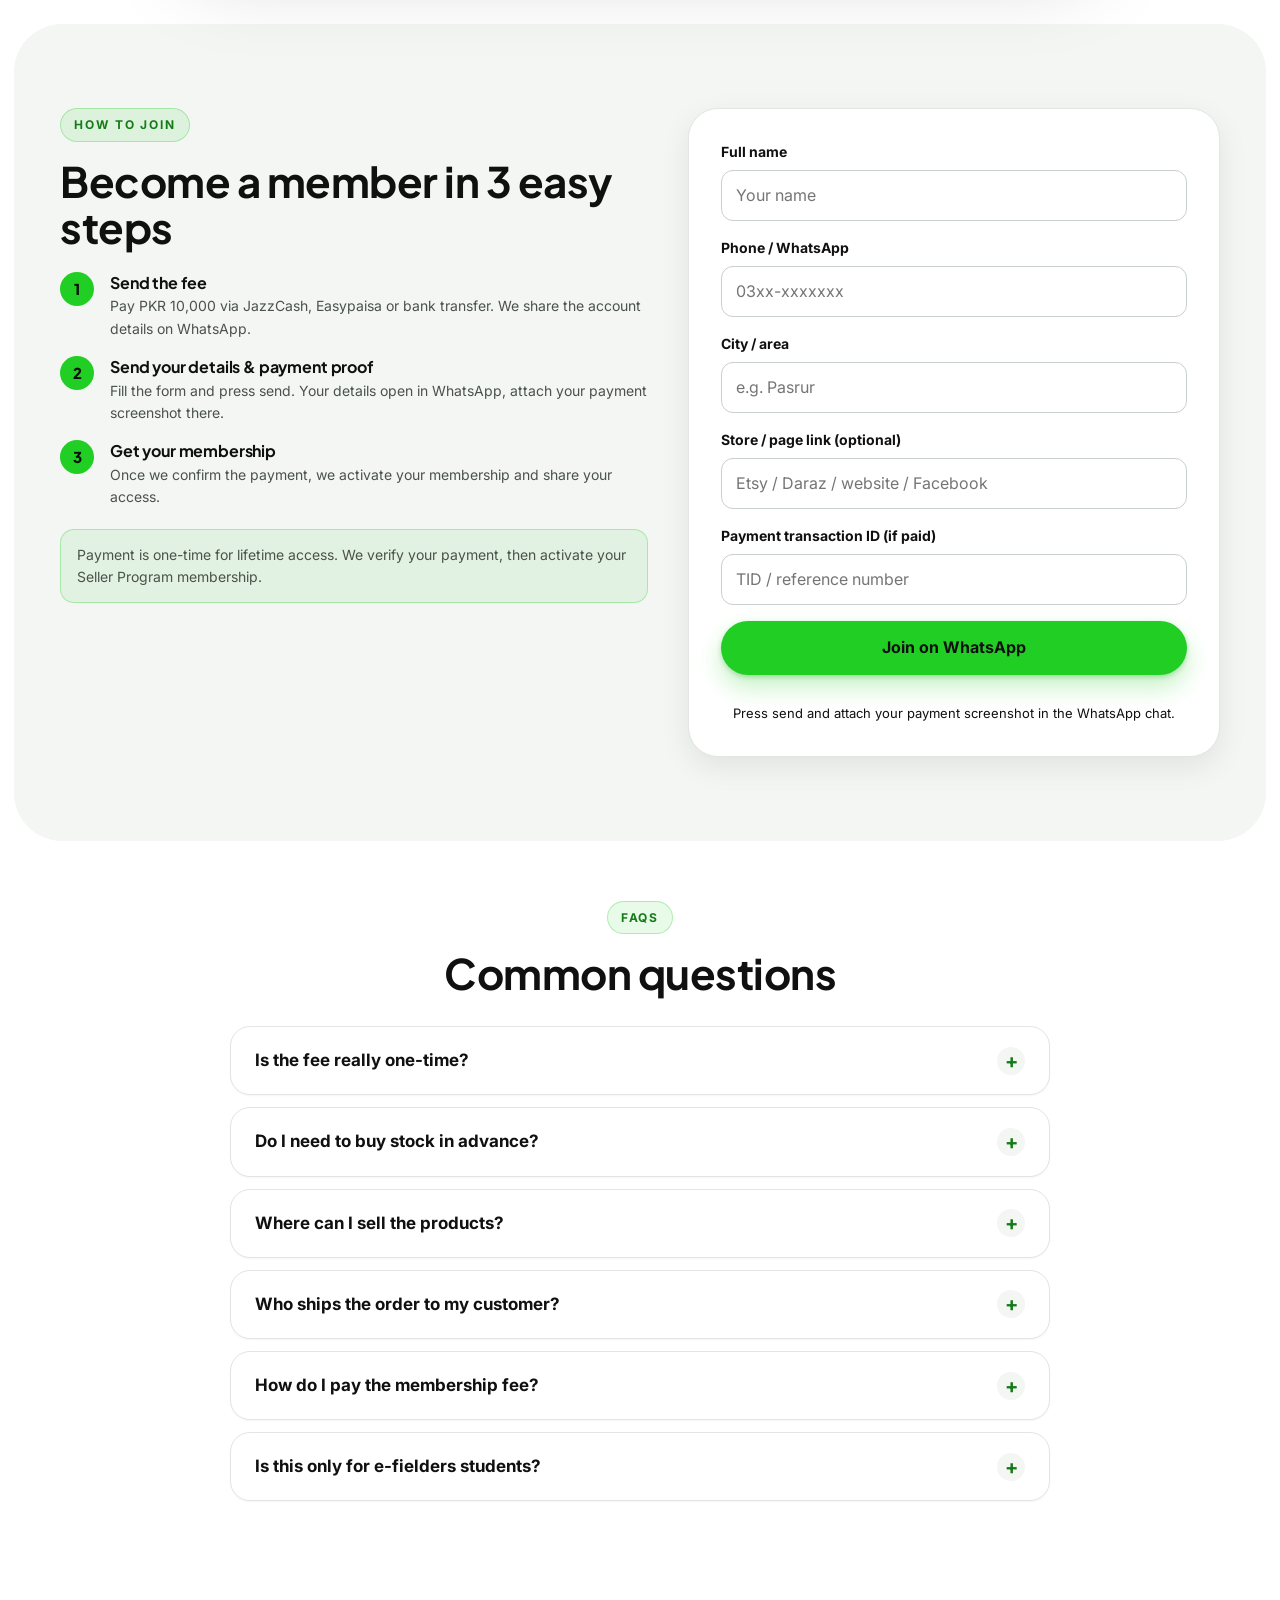
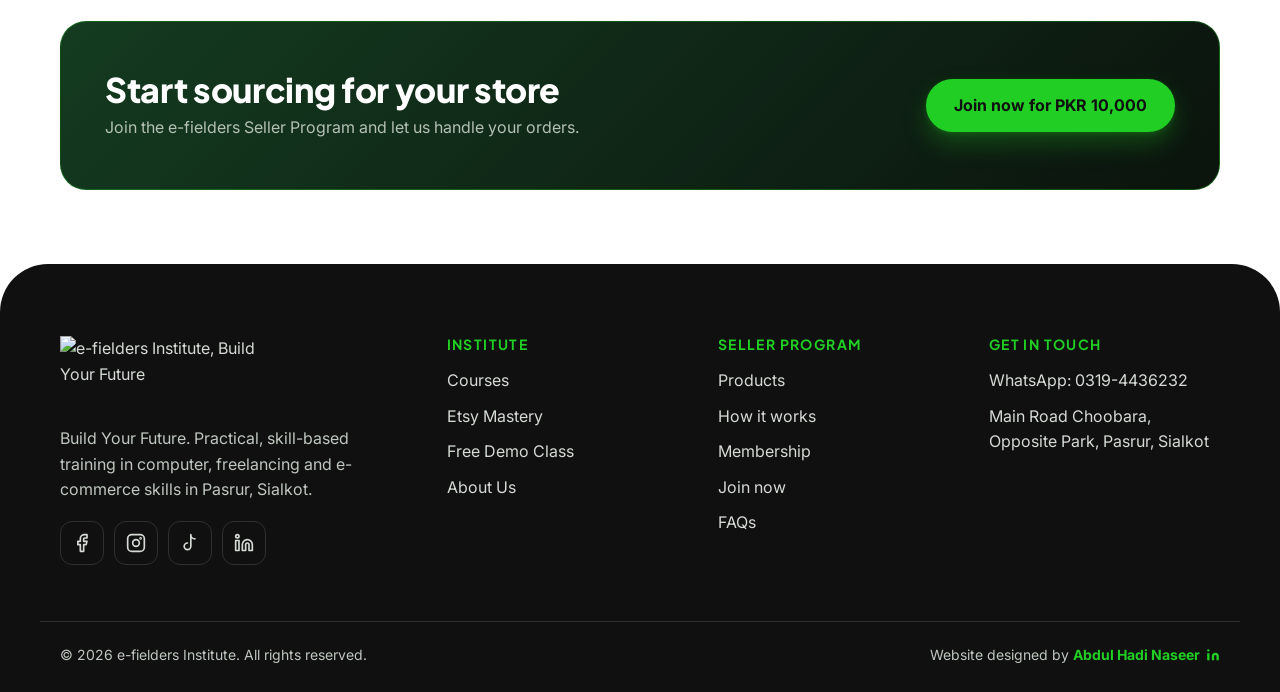
==== commit 1dd4a4ed: "Show prices and size charts in the Seller Program catalogue - Prices: supplier price + PKR 2,000 (PR" ====
--- a/seller-program/index.html
+++ b/seller-program/index.html
@@ -117,7 +117,9 @@
     .cat-card__body { display:flex; flex-direction:column; gap:5px; padding:14px 14px 16px; flex:1; }
     .cat-card__cat { font-size:11px; font-weight:700; letter-spacing:.1em; text-transform:uppercase; color:var(--green-text); }
     .cat-card__name { font-weight:600; font-size:14.5px; line-height:1.35; display:-webkit-box; -webkit-line-clamp:2; -webkit-box-orient:vertical; overflow:hidden; }
-    .cat-card__sku { margin-top:auto; padding-top:4px; font-size:12px; color:var(--muted); font-variant-numeric:tabular-nums; }
+    .cat-card__foot { margin-top:auto; padding-top:6px; display:flex; align-items:baseline; justify-content:space-between; gap:8px; flex-wrap:wrap; }
+    .cat-card__price { font-family:var(--font-head); font-weight:800; font-size:16px; color:var(--text); font-variant-numeric:tabular-nums; }
+    .cat-card__sku { font-size:12px; color:var(--muted); font-variant-numeric:tabular-nums; }
     @media (max-width:700px){
       .cat-card__body{ padding:11px 11px 13px; } .cat-card__name{ font-size:13.5px; }
       .cat__tab { min-height:40px; padding:8px 14px; font-size:14px; }
@@ -141,10 +143,17 @@
     .cat-modal__thumbs button { width:64px; height:64px; padding:0; border:2px solid var(--line); border-radius:12px; overflow:hidden; background:#fff; cursor:pointer; }
     .cat-modal__thumbs button[aria-current="true"] { border-color:var(--green); }
     .cat-modal__thumbs img { width:100%; height:100%; object-fit:contain; }
+    .cat-modal__thumbs .is-chart { position:relative; }
+    .cat-modal__thumbs .is-chart span { position:absolute; left:0; right:0; bottom:0; padding:2px 0; background:var(--black); color:var(--white); font-size:10px; font-weight:700; text-align:center; }
+    .cat-modal__zoom { display:inline-block; margin-top:10px; font-size:13px; font-weight:700; color:var(--green-text); text-decoration:underline; }
+    .cat-modal__zoom[hidden] { display:none; }
     .cat-modal__info { padding:30px 28px 28px; display:flex; flex-direction:column; gap:10px; }
     .cat-modal__cat { font-size:12px; font-weight:700; letter-spacing:.12em; text-transform:uppercase; color:var(--green-text); padding-right:48px; }
     .cat-modal__title { font-family:var(--font-head); font-size:22px; line-height:1.25; color:var(--text); }
+    .cat-modal__price { font-family:var(--font-head); font-weight:800; font-size:28px; color:var(--text); line-height:1.1; font-variant-numeric:tabular-nums; }
+    .cat-modal__price[hidden] { display:none; }
     .cat-modal__sku { color:var(--muted); font-size:14px; }
+    .cat-modal__chart { display:block; margin-top:4px; padding:0; border:0; background:none; color:var(--green-text); font-weight:700; font-size:14px; text-decoration:underline; cursor:pointer; }
     .cat-modal__specs { margin:6px 0 4px; display:grid; grid-template-columns:auto 1fr; gap:8px 14px; font-size:14px; border-top:1px solid var(--line); padding-top:14px; }
     .cat-modal__specs dt { font-weight:700; color:var(--text); }
     .cat-modal__specs dd { margin:0; color:var(--muted); }
@@ -348,7 +357,7 @@
       <div class="cat__more"><button class="btn btn--outline" id="catMore" type="button" hidden>Load more products</button></div>
       <noscript><p class="cat__count">Turn on JavaScript to browse the catalogue, or ask us on <a href="https://wa.me/923194436232">WhatsApp</a>.</p></noscript>
     </div>
-    <p class="sp-products__note">Wholesale prices, full photo sets and order support are shared with members after joining.</p>
+    <p class="sp-products__note">Prices are per piece in PKR. Full photo sets and order support are shared with members after joining.</p>
   </div>
 </section>
 
@@ -359,17 +368,19 @@
     <div class="cat-modal__media">
       <div class="cat-modal__main"><img id="cqImg" alt="" width="1100" height="1100"></div>
       <div class="cat-modal__thumbs" id="cqThumbs"></div>
+      <a class="cat-modal__zoom" id="cqZoom" href="#" target="_blank" rel="noopener" hidden>Open size chart in full size</a>
     </div>
     <div class="cat-modal__info">
       <span class="cat-modal__cat" id="cqCat"></span>
       <h3 class="cat-modal__title" id="cqTitle"></h3>
+      <p class="cat-modal__price" id="cqPrice" hidden></p>
       <p class="cat-modal__sku" id="cqSku"></p>
       <dl class="cat-modal__specs" id="cqSpecs"></dl>
       <div class="cat-modal__cta">
         <a class="btn btn--primary" href="#apply" id="cqJoin">Join to sell this product</a>
         <a class="btn btn--outline" href="https://wa.me/923194436232" id="cqWa" target="_blank" rel="noopener">Ask on WhatsApp</a>
       </div>
-      <p class="cat-modal__note">Members get the wholesale price and the full photo set.</p>
+      <p class="cat-modal__note">Price per piece in PKR. Members get the full photo set and order support.</p>
     </div>
   </div>
 </div>
@@ -594,8 +605,8 @@
 </footer>
 
 <script src="../assets/js/lenis.min.js?v=1.3.26"></script>
-<script src="../assets/js/main.js?v=15"></script>
-<script src="../assets/js/seller-catalog.js?v=1"></script>
+<script src="../assets/js/main.js?v=16"></script>
+<script src="../assets/js/seller-catalog.js?v=3"></script>
 <script>
   /* Seller join form -> WhatsApp */
   (function () {
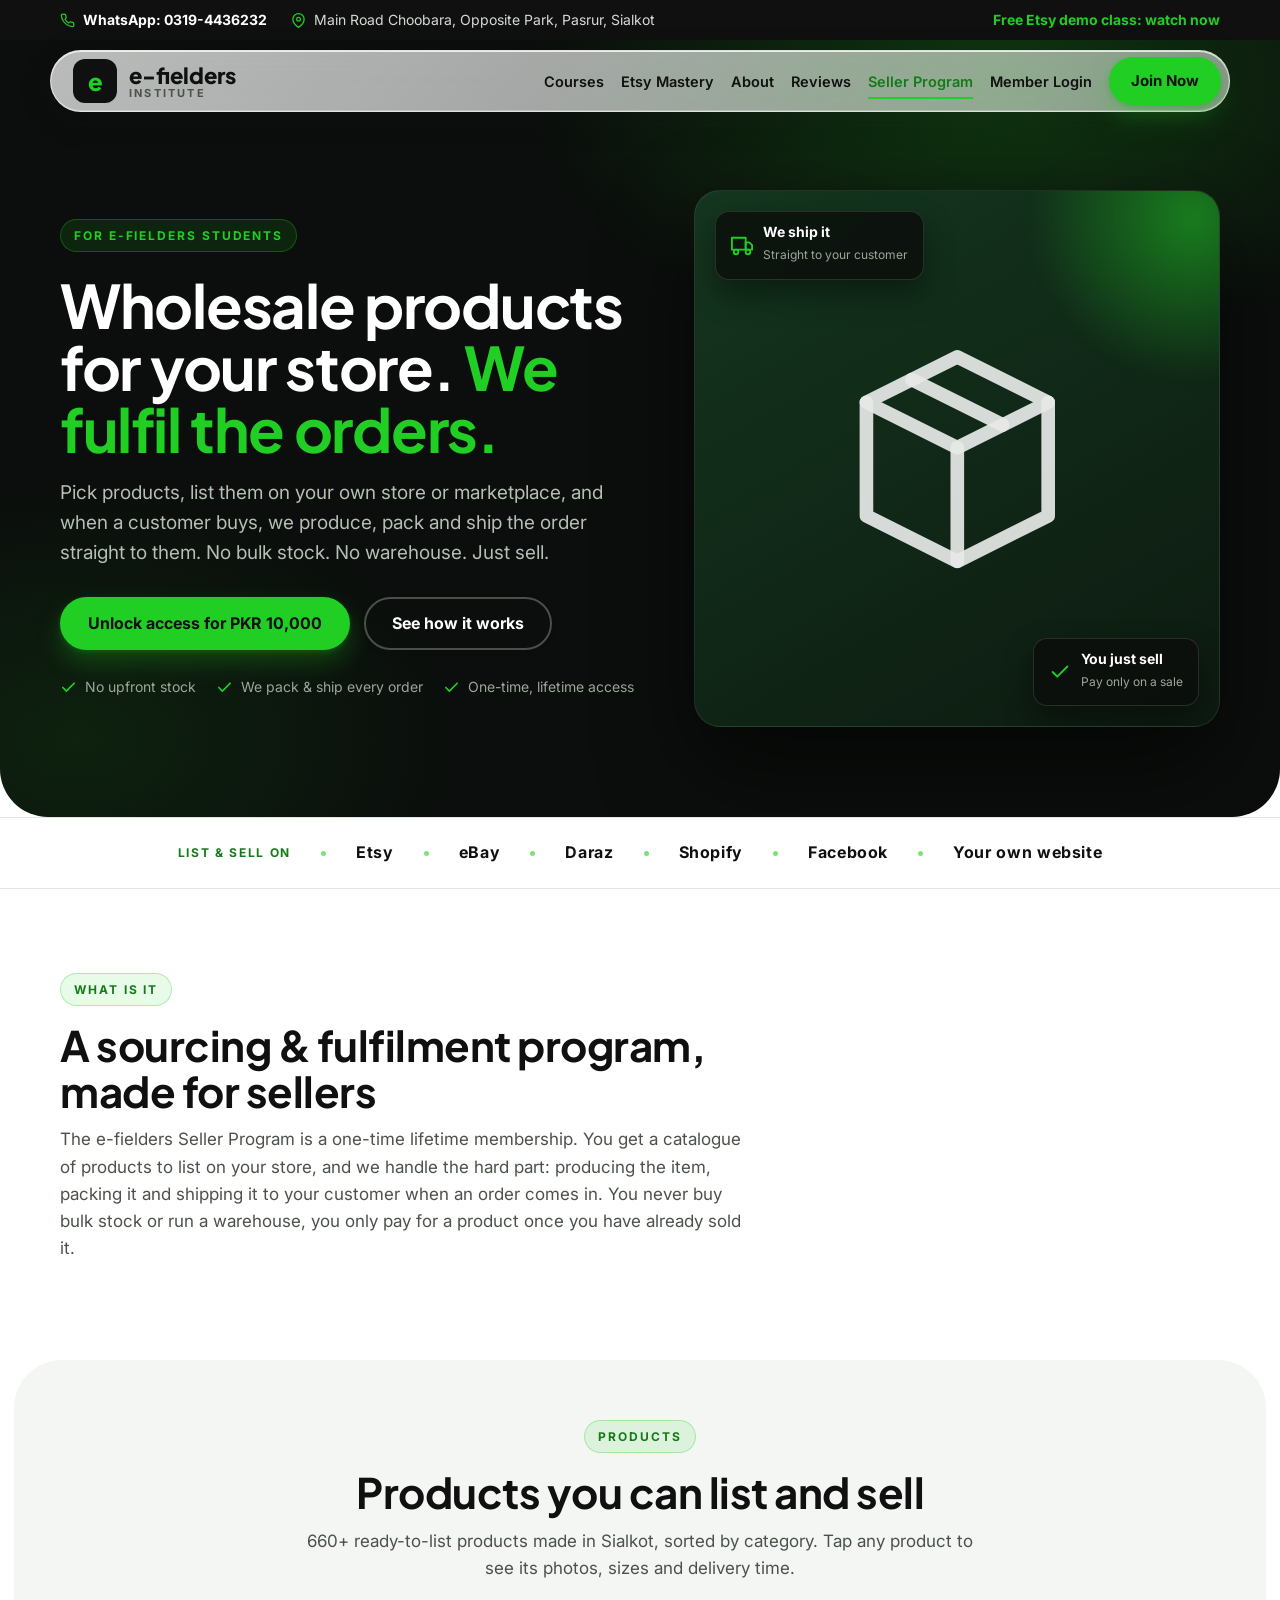
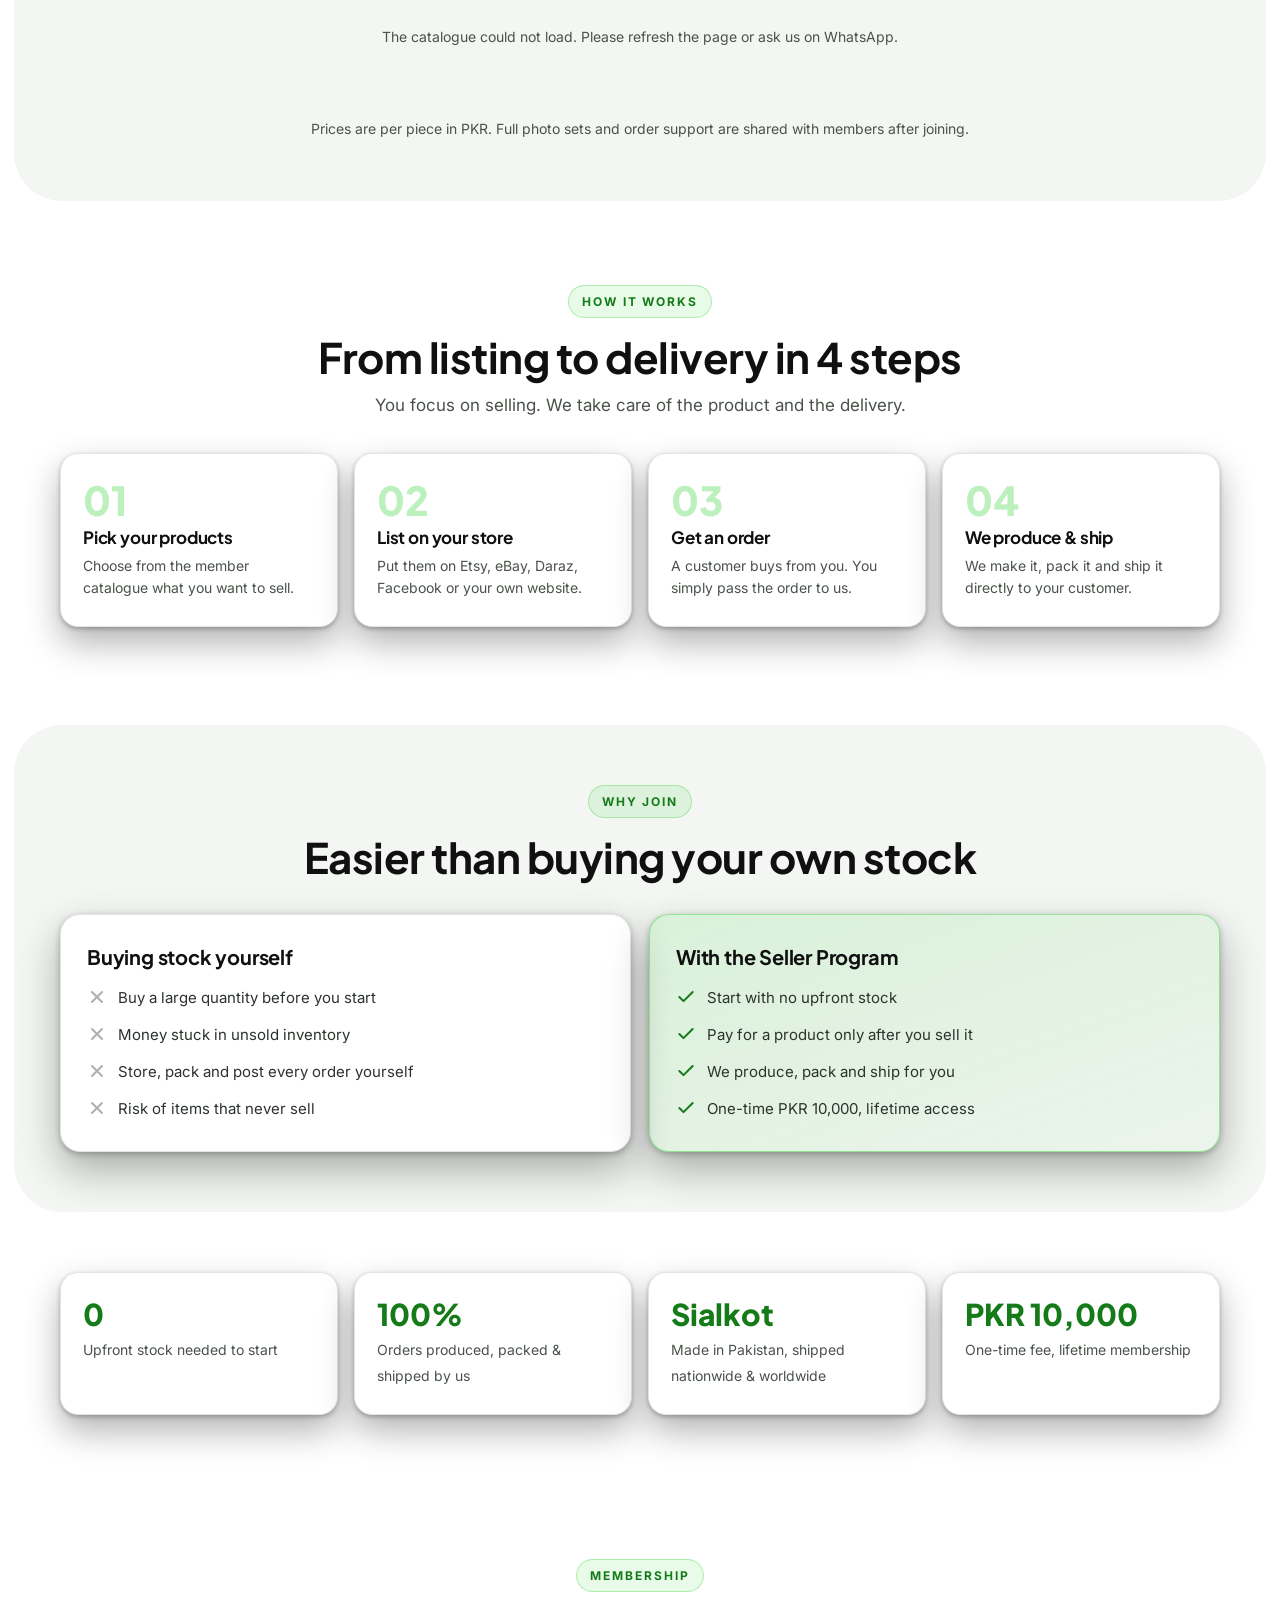
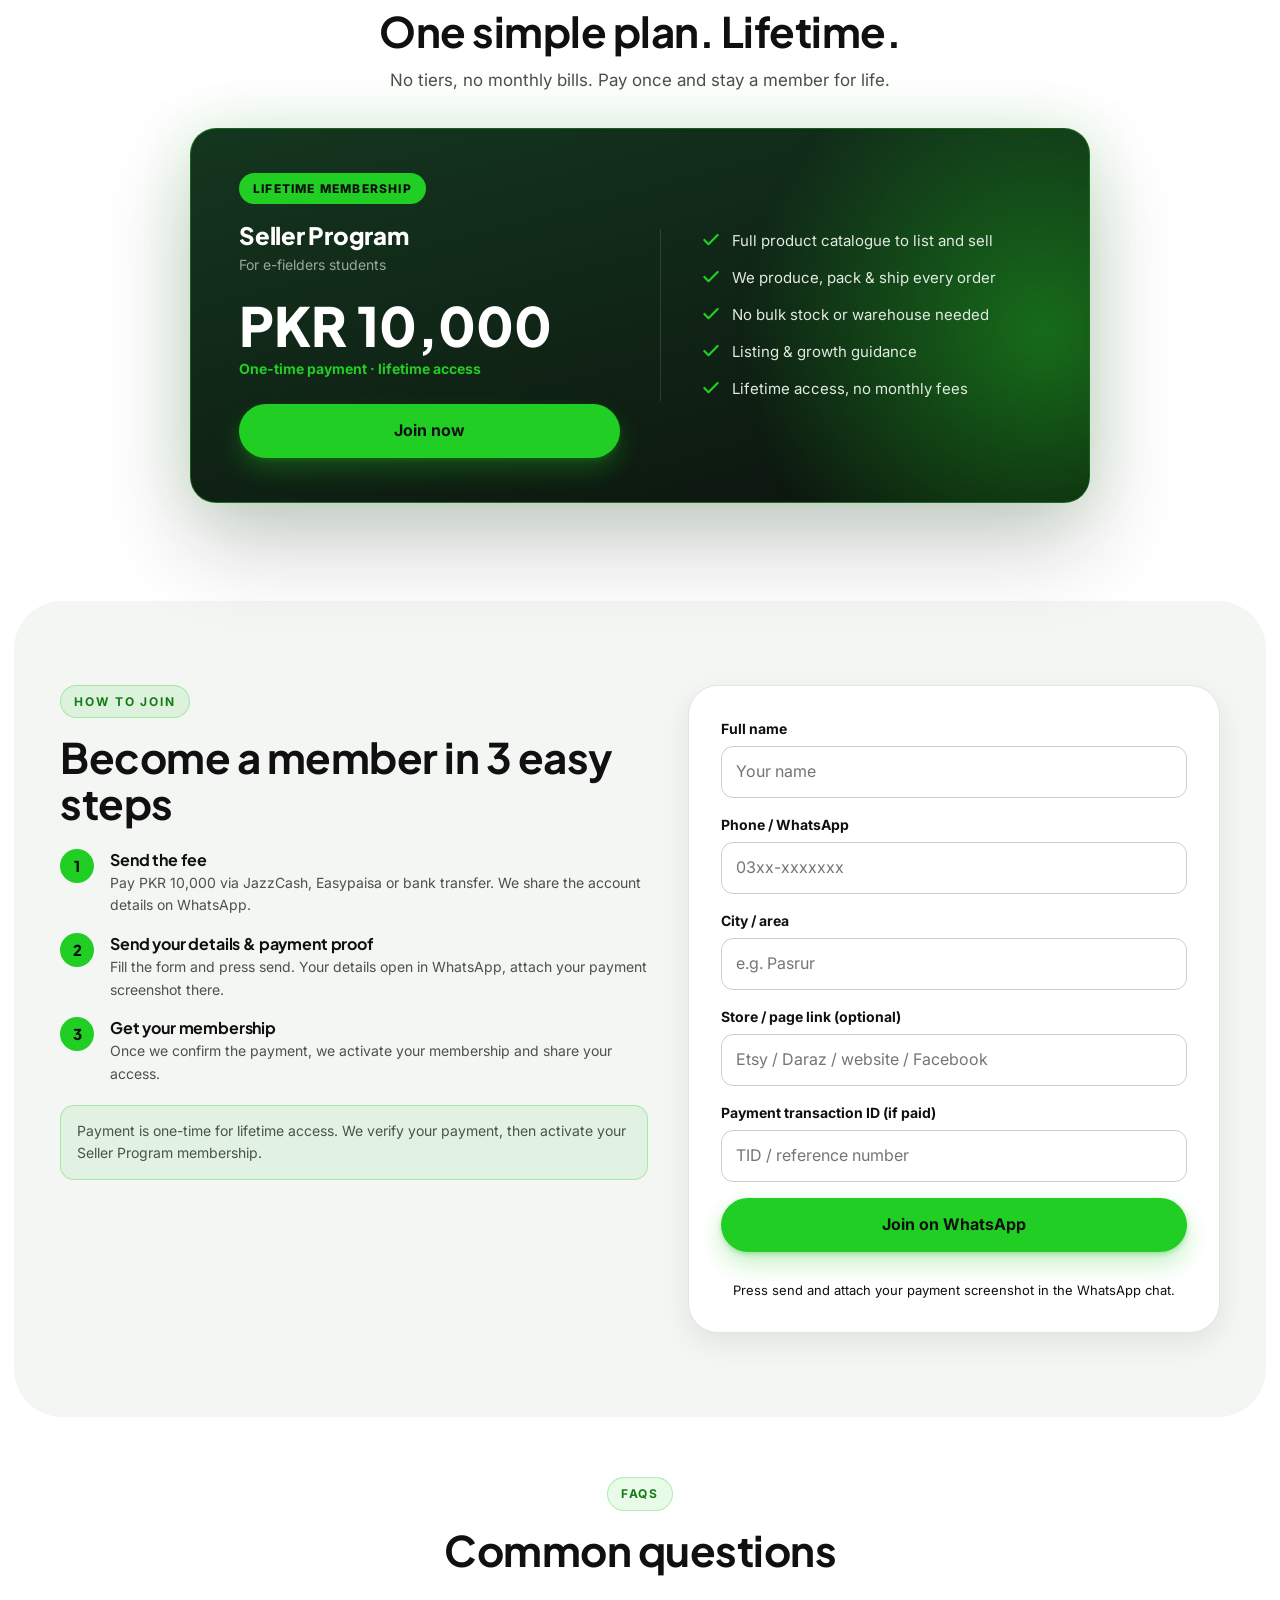
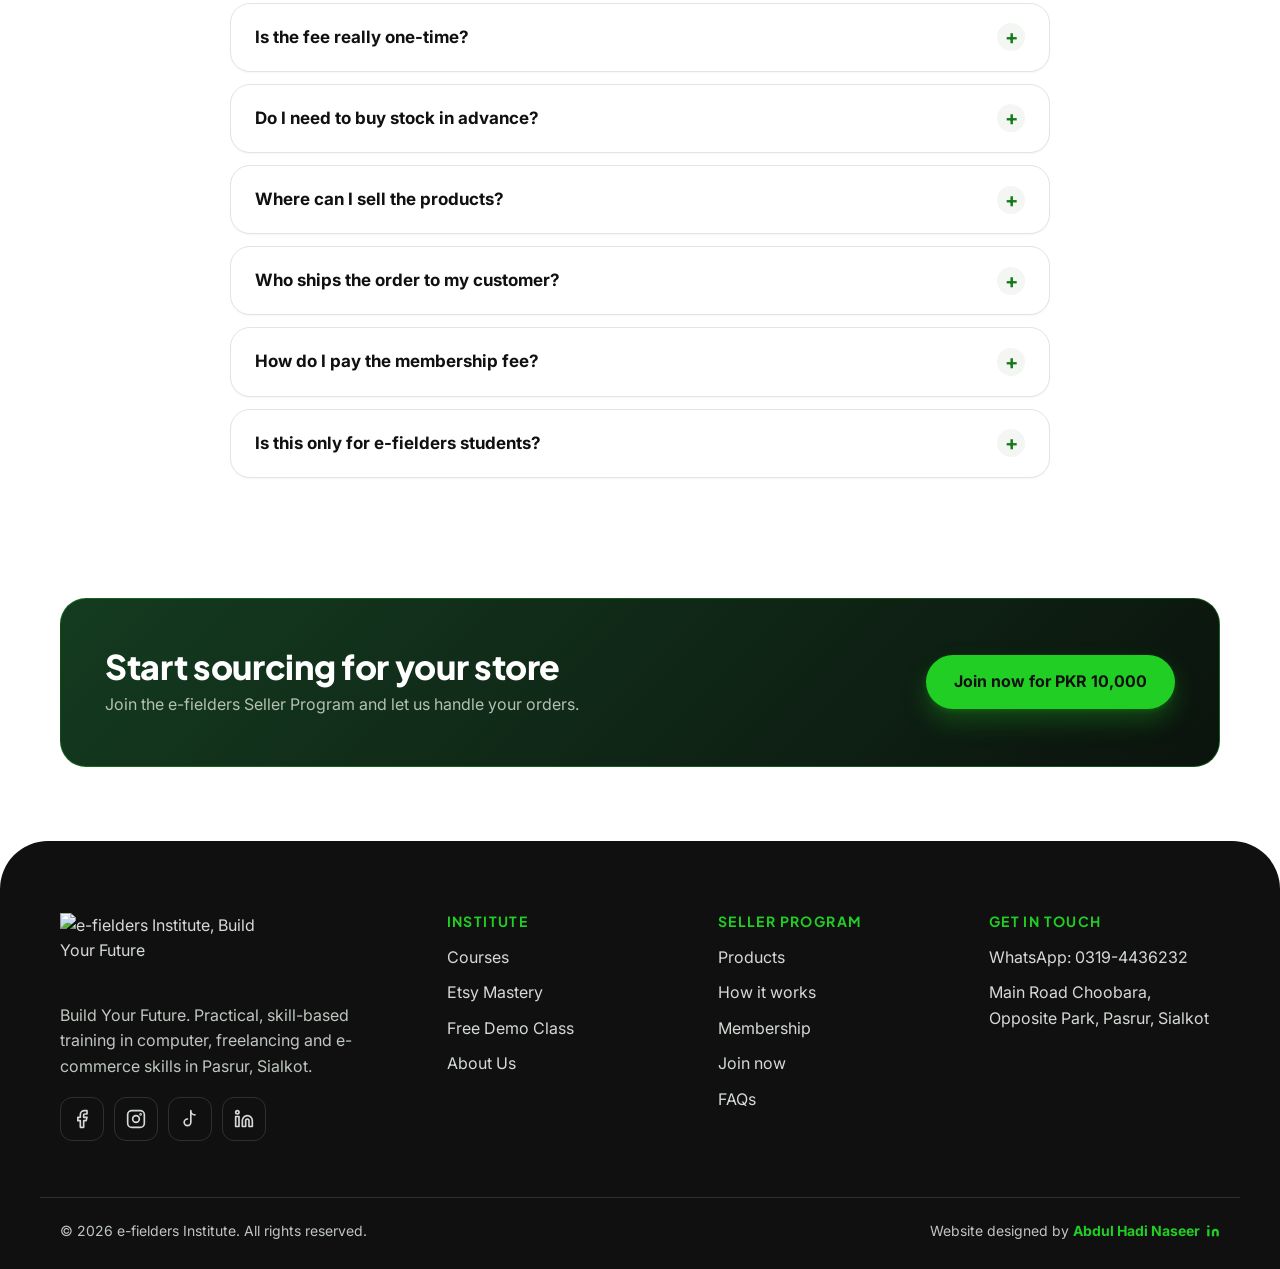
==== commit 3fb3cfdc: "Add member login for the Seller Program catalogue Visitors now see an 8-product preview without pric" ====
--- a/seller-program/index.html
+++ b/seller-program/index.html
@@ -129,6 +129,27 @@
       .cat__chip { flex:0 0 auto; }
     }
     .cat__more { display:flex; justify-content:center; margin-top:28px; }
+    .cat-card__lock { display:inline-flex; align-items:center; gap:6px; font-size:12px; font-weight:700; letter-spacing:.06em; text-transform:uppercase; color:var(--muted); }
+    .cat-card__lock::before { content:""; width:12px; height:12px; background:currentColor; -webkit-mask:url("data:image/svg+xml,%3Csvg xmlns='http://www.w3.org/2000/svg' viewBox='0 0 24 24'%3E%3Cpath d='M6 10V7a6 6 0 0 1 12 0v3h1a1 1 0 0 1 1 1v10a1 1 0 0 1-1 1H5a1 1 0 0 1-1-1V11a1 1 0 0 1 1-1zm2 0h8V7a4 4 0 0 0-8 0z'/%3E%3C/svg%3E") center/contain no-repeat; mask:url("data:image/svg+xml,%3Csvg xmlns='http://www.w3.org/2000/svg' viewBox='0 0 24 24'%3E%3Cpath d='M6 10V7a6 6 0 0 1 12 0v3h1a1 1 0 0 1 1 1v10a1 1 0 0 1-1 1H5a1 1 0 0 1-1-1V11a1 1 0 0 1 1-1zm2 0h8V7a4 4 0 0 0-8 0z'/%3E%3C/svg%3E") center/contain no-repeat; }
+    .cat-lock { margin-top:28px; display:flex; flex-wrap:wrap; align-items:center; justify-content:space-between; gap:18px; padding:26px 28px; border-radius:24px; background:linear-gradient(135deg,#143b20,#0b130d); border:1px solid rgba(33,206,36,.35); color:#fff; }
+    .cat-lock[hidden], .cat-member[hidden] { display:none; }
+    .cat-lock h3 { font-family:var(--font-head); font-size:22px; color:#fff; margin-bottom:4px; }
+    .cat-lock p { color:#B4C0B4; font-size:15px; }
+    .cat-lock__btns { display:flex; flex-wrap:wrap; gap:10px; }
+    .cat-lock .btn--dark { background:#fff; color:var(--black); }
+    .cat-lock .btn--dark:hover { background:var(--green); }
+    @media (max-width:700px){ .cat-lock { padding:22px 20px; } .cat-lock__btns, .cat-lock__btns .btn { width:100%; } }
+    .cat-member { display:flex; flex-wrap:wrap; align-items:center; justify-content:center; gap:8px 16px; margin:0 auto 18px; padding:10px 18px; width:fit-content; max-width:100%; border-radius:999px; background:rgba(33,206,36,.1); border:1px solid rgba(33,206,36,.35); font-size:14px; color:var(--text); }
+    .cat-member b { word-break:break-all; }
+    .cat-member a, .cat-member button { font-weight:700; color:var(--green-text); text-decoration:underline; background:none; border:0; padding:0; cursor:pointer; font-size:14px; }
+
+    .login-box { position:relative; width:min(440px,100%); max-height:calc(100vh - 40px); overflow-y:auto; border-radius:26px; padding:34px 30px 28px; }
+    .login-box__title { font-family:var(--font-head); font-size:26px; color:var(--text); margin-top:6px; }
+    .login-box__lead { color:var(--muted); font-size:15px; margin-top:-6px; }
+    .login-box__help { color:var(--muted); font-size:13.5px; text-align:center; line-height:1.7; }
+    .login-box__help a { color:var(--green-text); font-weight:700; text-decoration:underline; }
+    .login-box .btn:disabled { opacity:.7; cursor:wait; }
+    @media (max-width:760px){ #loginModal { align-items:center; } .login-box { padding:30px 20px 24px; } }
     .cat__more .btn[hidden] { display:none; }
 
     .cat-modal { position:fixed; inset:0; z-index:1002; background:rgba(8,10,8,.78); display:flex; align-items:center; justify-content:center; padding:20px; }
@@ -277,6 +298,7 @@
       <a href="../#about">About</a>
       <a href="../#reviews">Reviews</a>
       <a class="is-current" href="#top">Seller Program</a>
+      <a href="#products" id="navMember">Member Login</a>
       <a class="btn btn--primary btn--sm nav__cta" href="#apply">Join Now</a>
     </nav>
   </div>
@@ -350,11 +372,26 @@
       <p class="sp-sub"><span id="catTotal">660+</span> ready-to-list products made in Sialkot, sorted by category. Tap any product to see its photos, sizes and delivery time.</p>
     </div>
     <div class="cat" id="catalog">
+      <div class="cat-member" id="catMember" hidden>
+        <span>Logged in as <b id="memberEmail"></b></span>
+        <a id="memberAdmin" href="../members/admin.html" hidden>Manage members</a>
+        <button type="button" id="memberLogout">Log out</button>
+      </div>
       <div class="cat__tabs" id="catMain" role="tablist" aria-label="Product categories"></div>
       <div class="cat__chips" id="catSub" aria-label="Sub categories" hidden></div>
       <p class="cat__count" id="catCount" aria-live="polite">Loading products&hellip;</p>
       <div class="cat__grid" id="catGrid"></div>
       <div class="cat__more"><button class="btn btn--outline" id="catMore" type="button" hidden>Load more products</button></div>
+      <div class="cat-lock" id="catLock" hidden>
+        <div>
+          <h3>See all <span id="lockTotal">660+</span> products with prices</h3>
+          <p>Members get every product with its price, size chart and full photo set.</p>
+        </div>
+        <div class="cat-lock__btns">
+          <button class="btn btn--dark" type="button" id="lockLogin">Member Login</button>
+          <a class="btn btn--primary" href="#apply">Join now</a>
+        </div>
+      </div>
       <noscript><p class="cat__count">Turn on JavaScript to browse the catalogue, or ask us on <a href="https://wa.me/923194436232">WhatsApp</a>.</p></noscript>
     </div>
     <p class="sp-products__note">Prices are per piece in PKR. Full photo sets and order support are shared with members after joining.</p>
@@ -383,6 +420,28 @@
       <p class="cat-modal__note">Price per piece in PKR. Members get the full photo set and order support.</p>
     </div>
   </div>
+</div>
+
+<!-- member login -->
+<div class="cat-modal" id="loginModal" hidden role="dialog" aria-modal="true" aria-labelledby="lgTitle">
+  <form class="form login-box" id="loginForm" novalidate>
+    <button class="cat-modal__close" id="lgClose" type="button" aria-label="Close login">&times;</button>
+    <span class="sp-eyebrow">Members</span>
+    <h3 class="login-box__title" id="lgTitle">Member Login</h3>
+    <p class="login-box__lead">Log in with the email and password we gave you after you joined the Seller Program.</p>
+    <div class="form__row">
+      <label for="lgEmail">Email</label>
+      <input id="lgEmail" name="email" type="email" autocomplete="username" required placeholder="you@gmail.com">
+    </div>
+    <div class="form__row">
+      <label for="lgPass">Password</label>
+      <input id="lgPass" name="password" type="password" autocomplete="current-password" required>
+    </div>
+    <p class="form__error" id="lgError" role="alert" hidden></p>
+    <button class="btn btn--primary btn--block" id="lgSubmit" type="submit">Log in</button>
+    <p class="login-box__help">Not a member yet? <a href="#apply" id="lgJoin">Join the Seller Program</a>.<br>
+      Forgot your password? <a href="https://wa.me/923194436232?text=Assalam%20o%20Alaikum%2C%20I%20forgot%20my%20Seller%20Program%20password." target="_blank" rel="noopener">Ask us on WhatsApp</a>.</p>
+  </form>
 </div>
 
 <!-- ============ HOW IT WORKS ============ -->
@@ -606,7 +665,7 @@
 
 <script src="../assets/js/lenis.min.js?v=1.3.26"></script>
 <script src="../assets/js/main.js?v=16"></script>
-<script src="../assets/js/seller-catalog.js?v=3"></script>
+<script src="../assets/js/seller-catalog.js?v=4"></script>
 <script>
   /* Seller join form -> WhatsApp */
   (function () {
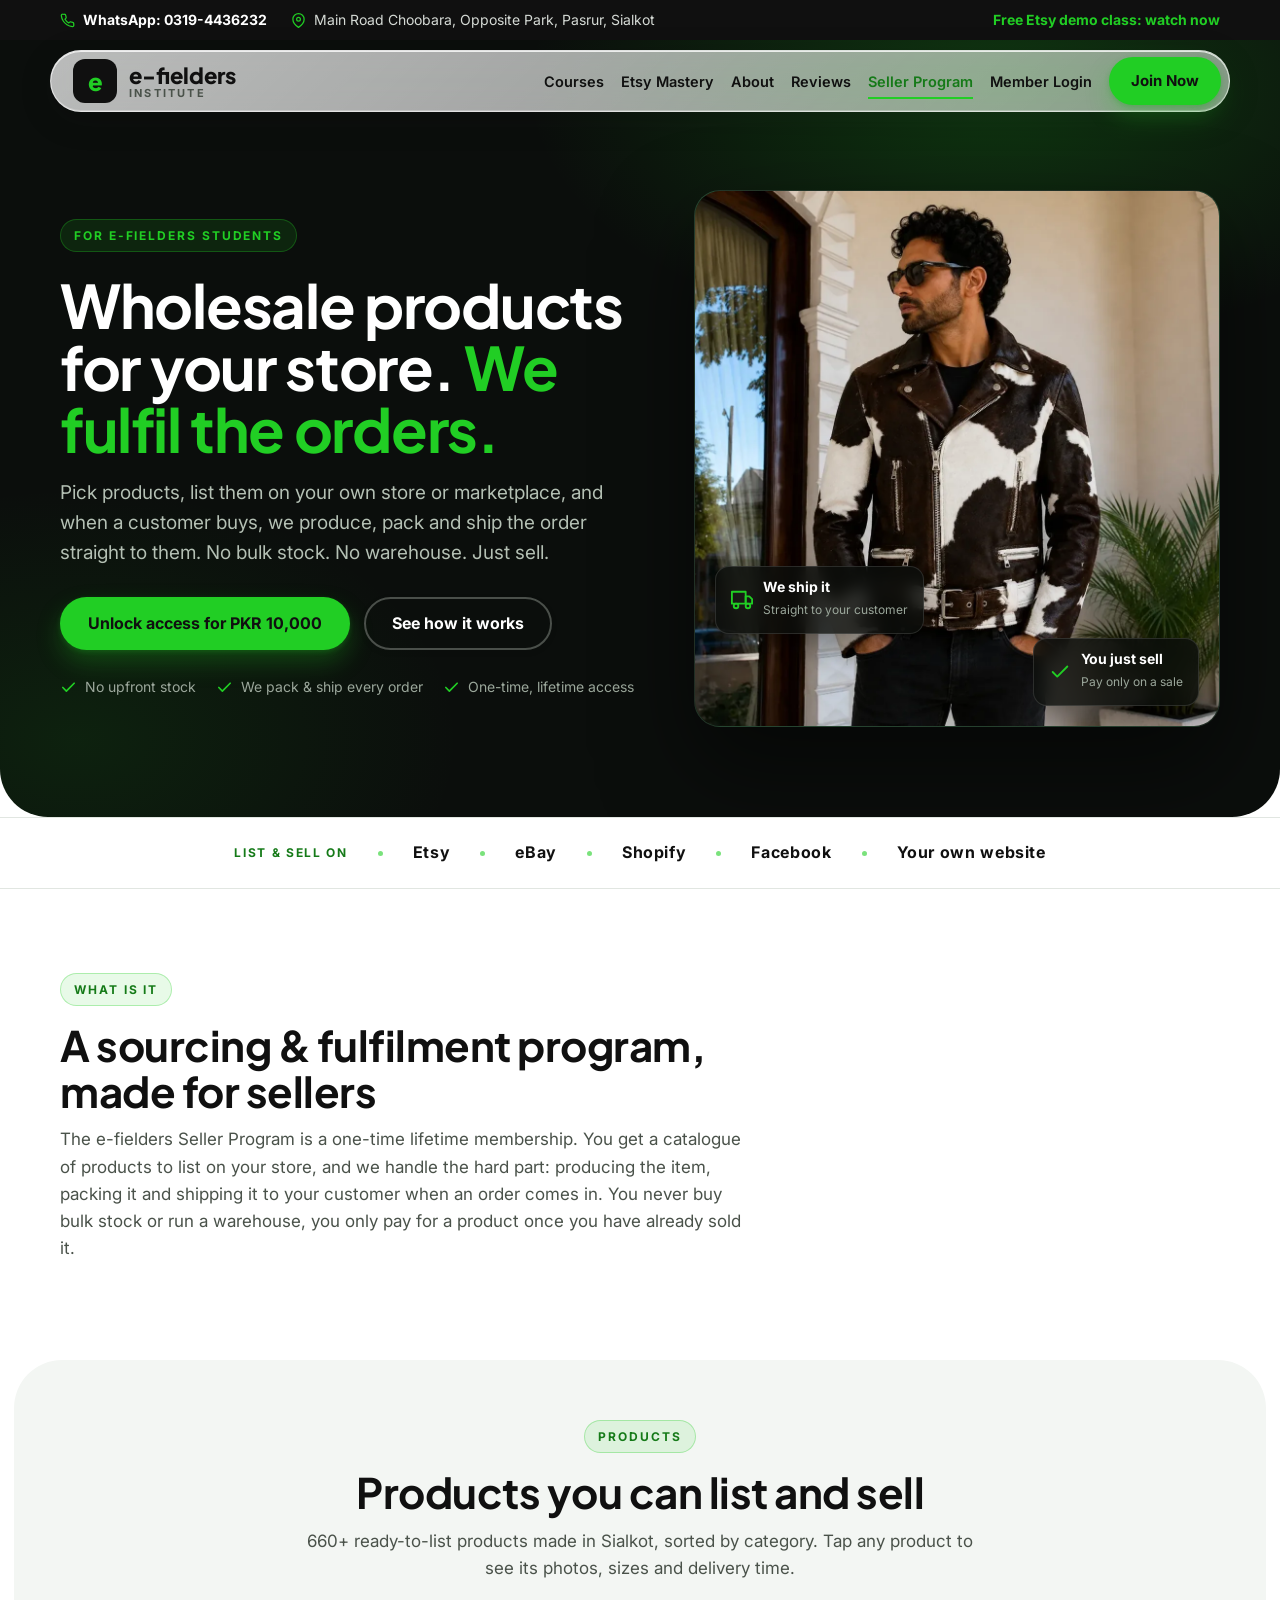
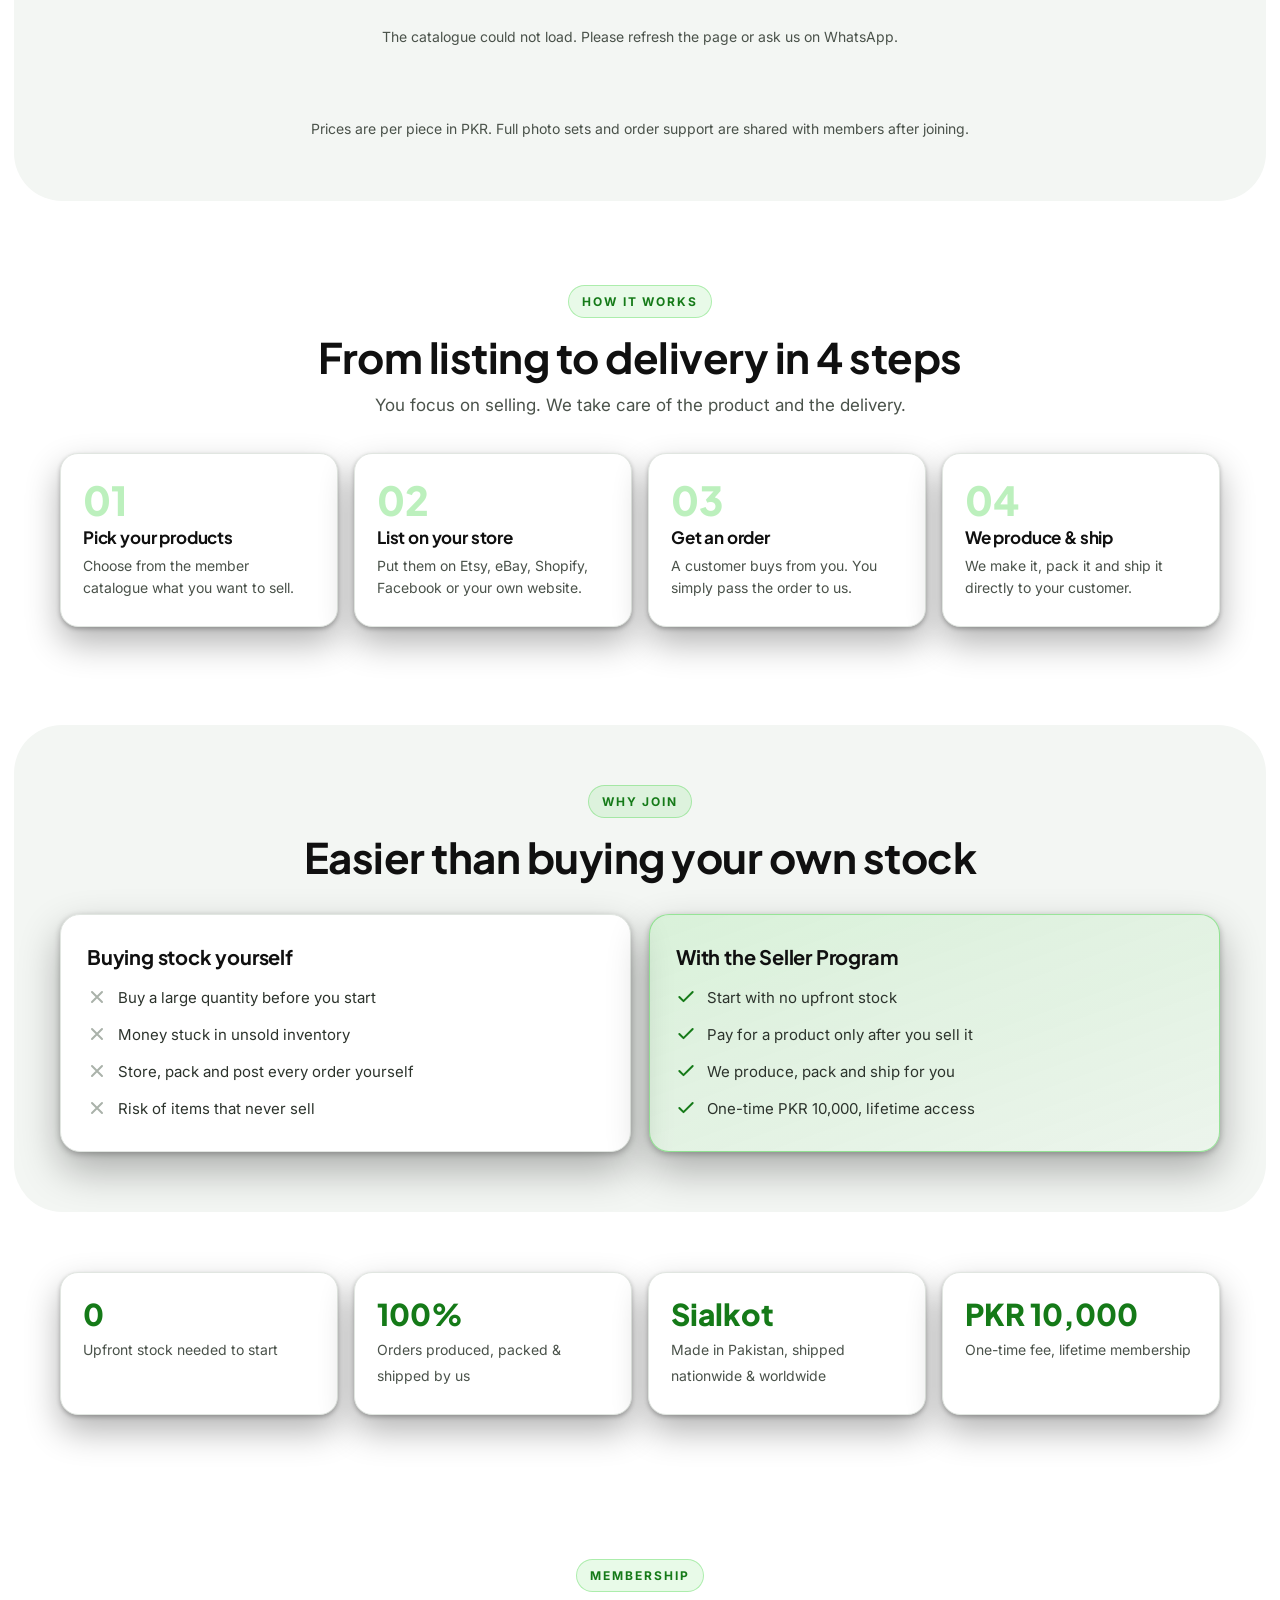
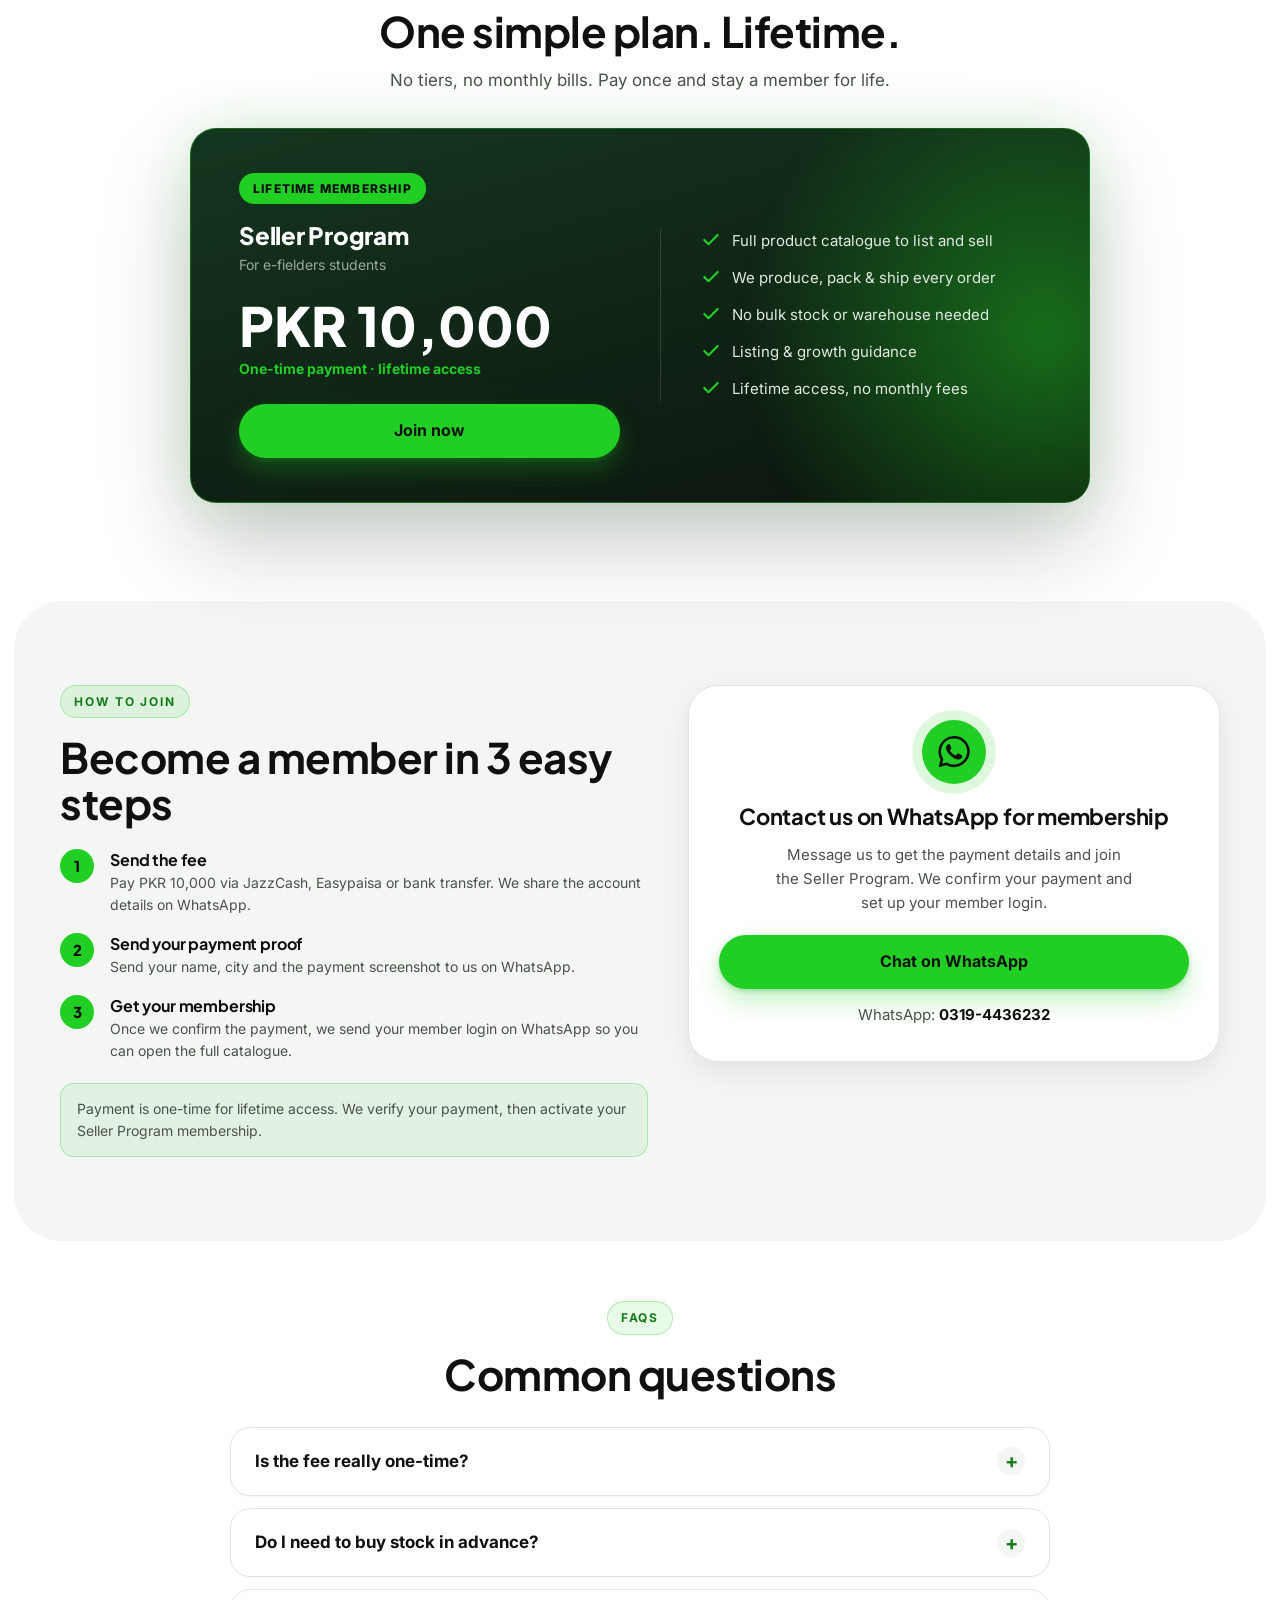
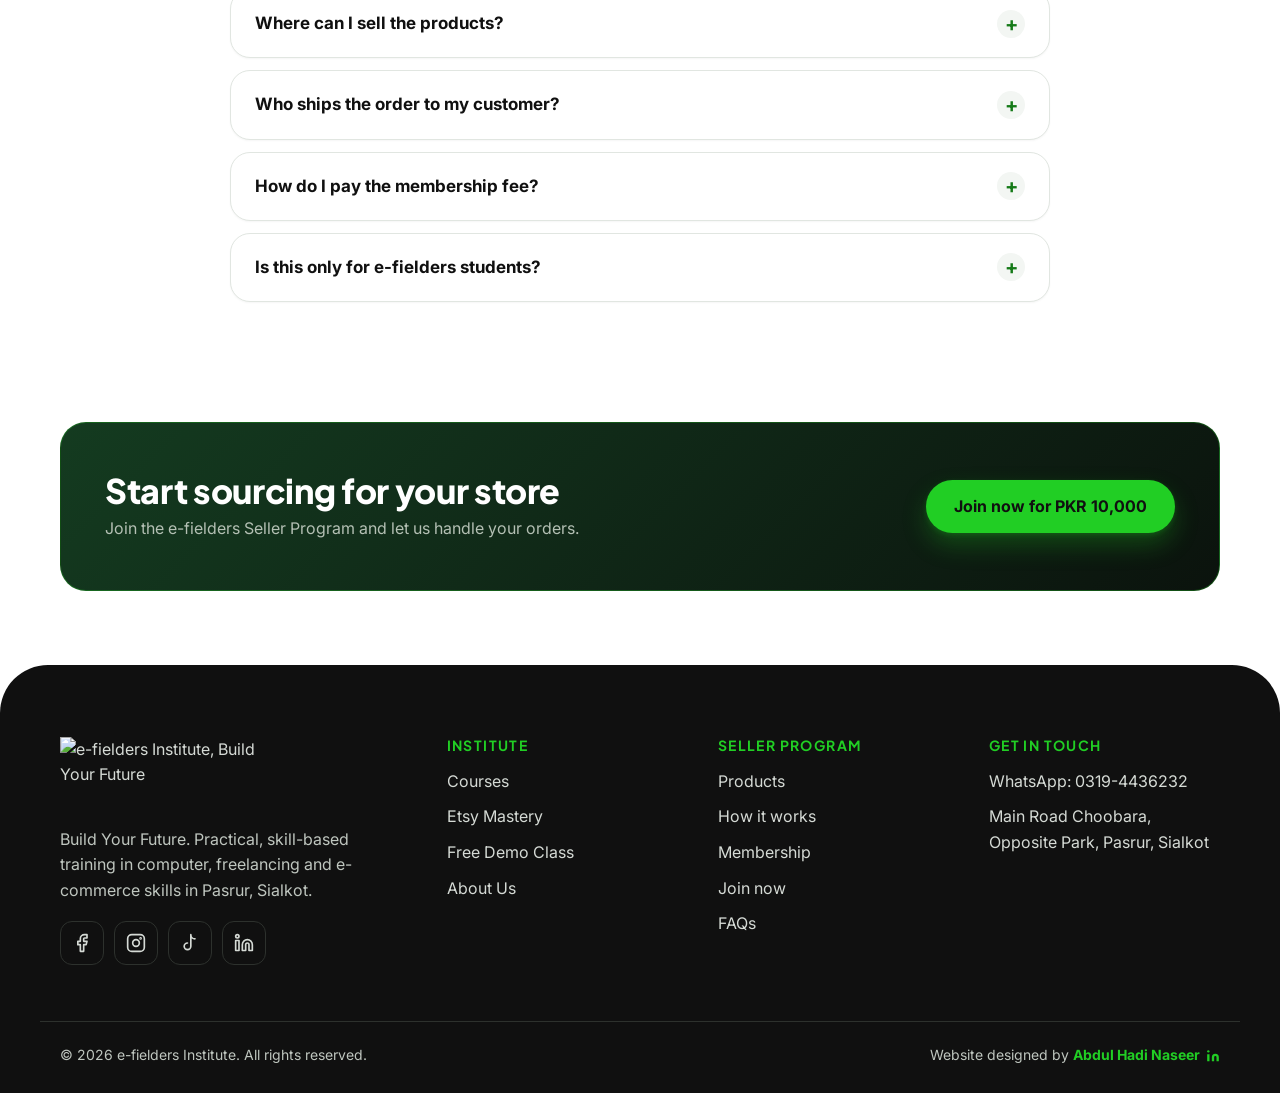
==== commit a609a84a: "Seller Program: product photo in hero, drop Daraz, WhatsApp to join - Hero: a model wearing a hair-o" ====
--- a/seller-program/index.html
+++ b/seller-program/index.html
@@ -78,14 +78,19 @@
     .sp-visual { position:relative; aspect-ratio:1/1.02; border-radius:26px; overflow:hidden;
       background:linear-gradient(150deg,#14361f,#0d1a10); border:1px solid rgba(255,255,255,.08);
       box-shadow:0 40px 90px rgba(0,0,0,.5); }
-    .sp-visual__img { position:absolute; inset:0; display:flex; align-items:center; justify-content:center; }
-    .sp-visual__img svg { width:52%; height:52%; opacity:.9; }
-    .sp-visual__ring { position:absolute; inset:-30% -30% auto auto; width:70%; height:70%; border-radius:50%; background:radial-gradient(circle,rgba(33,206,36,.5),transparent 62%); filter:blur(8px); }
+    .sp-visual__photo { position:absolute; inset:0; width:100%; height:100%; object-fit:cover; }
     .sp-badge { position:absolute; display:flex; align-items:center; gap:10px; background:rgba(12,14,12,.82); backdrop-filter:blur(8px); -webkit-backdrop-filter:blur(8px); border:1px solid rgba(255,255,255,.12); border-radius:14px; padding:12px 15px; box-shadow:0 14px 30px rgba(0,0,0,.4); }
     .sp-badge svg { width:22px; height:22px; fill:none; stroke:var(--green); stroke-width:2; stroke-linecap:round; stroke-linejoin:round; flex:0 0 22px; }
     .sp-badge b { color:#fff; font-size:14px; display:block; line-height:1.2; }
     .sp-badge span { color:#9BA79B; font-size:12px; }
-    .sp-badge--tl { top:20px; left:20px; }
+    /* both badges sit low so the model's face stays clear */
+    .sp-badge--bl { bottom:92px; left:20px; }
+    @media (max-width:600px){
+      .sp-badge { padding:9px 12px; gap:8px; }
+      .sp-badge span { display:none; }
+      .sp-badge--bl { bottom:68px; left:14px; }
+      .sp-badge--br { bottom:14px; right:14px; }
+    }
     .sp-badge--br { bottom:20px; right:20px; }
 
     /* list-on strip (light) */
@@ -247,7 +252,15 @@
     .sp-pay h3 { color:var(--text); font-size:16px; margin-bottom:3px; }
     .sp-pay p { color:var(--muted); font-size:14px; }
     .sp-note { background:rgba(33,206,36,.08); border:1px solid rgba(33,206,36,.3); border-radius:14px; padding:14px 16px; font-size:14px; color:var(--muted); margin-top:20px; }
-    .sp-formcard .form { box-shadow:var(--shadow); }
+    .sp-wa { background:var(--white); border:1px solid var(--line); border-radius:30px; padding:34px 30px; box-shadow:var(--shadow); text-align:center; display:flex; flex-direction:column; align-items:center; gap:14px; }
+    .sp-wa__icon { width:64px; height:64px; border-radius:50%; background:var(--green); display:flex; align-items:center; justify-content:center; box-shadow:0 0 0 10px rgba(33,206,36,.15); margin-bottom:6px; }
+    .sp-wa__icon svg { width:32px; height:32px; fill:var(--black); }
+    .sp-wa h3 { font-family:var(--font-head); font-size:22px; color:var(--text); }
+    .sp-wa p { color:var(--muted); font-size:15px; max-width:40ch; }
+    .sp-wa .btn { margin-top:6px; }
+    .sp-wa__num { font-size:14px; }
+    .sp-wa__num a { font-weight:700; color:var(--text); }
+    @media (max-width:600px){ .sp-wa { padding:28px 20px; } }
 
     /* final cta (dark green accent band) */
     .sp-final { position:relative; overflow:hidden; border-radius:26px; padding:48px 44px; background:linear-gradient(135deg,#143b20,#0b130d); border:1px solid rgba(33,206,36,.3); display:flex; flex-wrap:wrap; gap:22px; align-items:center; justify-content:space-between; }
@@ -325,11 +338,8 @@
         </div>
       </div>
       <div class="sp-visual" aria-hidden="true">
-        <div class="sp-visual__ring"></div>
-        <div class="sp-visual__img">
-          <svg viewBox="0 0 24 24" fill="none" stroke="rgba(255,255,255,.92)" stroke-width="1.2" stroke-linecap="round" stroke-linejoin="round"><path d="M20 7 12 3 4 7l8 4 8-4z"/><path d="M4 7v10l8 4 8-4V7"/><path d="M12 11v10"/><path d="M8 5l8 4"/></svg>
-        </div>
-        <div class="sp-badge sp-badge--tl"><svg viewBox="0 0 24 24"><rect x="1" y="3" width="15" height="13"/><path d="M16 8h4l3 3v5h-7V8z"/><circle cx="5.5" cy="18.5" r="2.5"/><circle cx="18.5" cy="18.5" r="2.5"/></svg><div><b>We ship it</b><span>Straight to your customer</span></div></div>
+        <img class="sp-visual__photo" src="../assets/img/seller-hero.webp" alt="" width="1100" height="1100" fetchpriority="high" decoding="async">
+        <div class="sp-badge sp-badge--bl"><svg viewBox="0 0 24 24"><rect x="1" y="3" width="15" height="13"/><path d="M16 8h4l3 3v5h-7V8z"/><circle cx="5.5" cy="18.5" r="2.5"/><circle cx="18.5" cy="18.5" r="2.5"/></svg><div><b>We ship it</b><span>Straight to your customer</span></div></div>
         <div class="sp-badge sp-badge--br"><svg viewBox="0 0 24 24"><path d="M20 6 9 17l-5-5"/></svg><div><b>You just sell</b><span>Pay only on a sale</span></div></div>
       </div>
     </div>
@@ -343,7 +353,6 @@
       <small>List &amp; sell on</small>
       <span class="sp-strip__dot"></span><b>Etsy</b>
       <span class="sp-strip__dot"></span><b>eBay</b>
-      <span class="sp-strip__dot"></span><b>Daraz</b>
       <span class="sp-strip__dot"></span><b>Shopify</b>
       <span class="sp-strip__dot"></span><b>Facebook</b>
       <span class="sp-strip__dot"></span><b>Your own website</b>
@@ -454,7 +463,7 @@
     </div>
     <div class="sp-steps">
       <div class="sp-step"><div class="sp-step__n">01</div><h3>Pick your products</h3><p>Choose from the member catalogue what you want to sell.</p></div>
-      <div class="sp-step"><div class="sp-step__n">02</div><h3>List on your store</h3><p>Put them on Etsy, eBay, Daraz, Facebook or your own website.</p></div>
+      <div class="sp-step"><div class="sp-step__n">02</div><h3>List on your store</h3><p>Put them on Etsy, eBay, Shopify, Facebook or your own website.</p></div>
       <div class="sp-step"><div class="sp-step__n">03</div><h3>Get an order</h3><p>A customer buys from you. You simply pass the order to us.</p></div>
       <div class="sp-step"><div class="sp-step__n">04</div><h3>We produce &amp; ship</h3><p>We make it, pack it and ship it directly to your customer.</p></div>
     </div>
@@ -545,38 +554,18 @@
         <h2 class="sp-h2">Become a member in 3 easy steps</h2>
         <ol class="sp-pay">
           <li><h3>Send the fee</h3><p>Pay PKR 10,000 via JazzCash, Easypaisa or bank transfer. We share the account details on WhatsApp.</p></li>
-          <li><h3>Send your details &amp; payment proof</h3><p>Fill the form and press send. Your details open in WhatsApp, attach your payment screenshot there.</p></li>
-          <li><h3>Get your membership</h3><p>Once we confirm the payment, we activate your membership and share your access.</p></li>
+          <li><h3>Send your payment proof</h3><p>Send your name, city and the payment screenshot to us on WhatsApp.</p></li>
+          <li><h3>Get your membership</h3><p>Once we confirm the payment, we send your member login on WhatsApp so you can open the full catalogue.</p></li>
         </ol>
         <div class="sp-note">Payment is one-time for lifetime access. We verify your payment, then activate your Seller Program membership.</div>
       </div>
 
-      <div class="sp-formcard">
-        <form class="form" id="sellerForm" novalidate>
-          <div class="form__row">
-            <label for="sName">Full name</label>
-            <input id="sName" name="name" type="text" autocomplete="name" required placeholder="Your name">
-          </div>
-          <div class="form__row">
-            <label for="sPhone">Phone / WhatsApp</label>
-            <input id="sPhone" name="phone" type="tel" autocomplete="tel" required placeholder="03xx-xxxxxxx">
-          </div>
-          <div class="form__row">
-            <label for="sCity">City / area</label>
-            <input id="sCity" name="city" type="text" placeholder="e.g. Pasrur">
-          </div>
-          <div class="form__row">
-            <label for="sStore">Store / page link (optional)</label>
-            <input id="sStore" name="store" type="text" placeholder="Etsy / Daraz / website / Facebook">
-          </div>
-          <div class="form__row">
-            <label for="sTxn">Payment transaction ID (if paid)</label>
-            <input id="sTxn" name="txn" type="text" placeholder="TID / reference number">
-          </div>
-          <p class="form__error" id="sError" role="alert" hidden>Please enter your name and phone number.</p>
-          <button class="btn btn--primary btn--block" type="submit">Join on WhatsApp</button>
-          <p class="form__hint" style="font-size:13px;margin-top:12px;text-align:center">Press send and attach your payment screenshot in the WhatsApp chat.</p>
-        </form>
+      <div class="sp-wa">
+        <span class="sp-wa__icon" aria-hidden="true"><svg viewBox="0 0 24 24"><path d="M20.5 3.5A11.8 11.8 0 0 0 1.9 17.7L.5 23.5l5.9-1.5a11.8 11.8 0 0 0 5.6 1.4 11.8 11.8 0 0 0 8.5-20zM12 21.4a9.8 9.8 0 0 1-5-1.4l-.4-.2-3.5.9.9-3.4-.2-.4A9.8 9.8 0 1 1 12 21.4zm5.4-7.3c-.3-.1-1.8-.9-2-1s-.5-.1-.7.1-.8 1-1 1.2-.4.2-.6.1a8 8 0 0 1-4-3.5c-.3-.5.3-.5.9-1.6.1-.2 0-.4 0-.5l-.9-2.2c-.2-.6-.5-.5-.7-.5h-.6a1.1 1.1 0 0 0-.8.4 3.4 3.4 0 0 0-1 2.5 5.9 5.9 0 0 0 1.2 3.1 13.5 13.5 0 0 0 5.2 4.6c1.9.8 2.7.9 3.6.8a3.1 3.1 0 0 0 2-1.4 2.5 2.5 0 0 0 .2-1.4c-.1-.1-.3-.2-.6-.3z"/></svg></span>
+        <h3>Contact us on WhatsApp for membership</h3>
+        <p>Message us to get the payment details and join the Seller Program. We confirm your payment and set up your member login.</p>
+        <a class="btn btn--primary btn--block" href="https://wa.me/923194436232?text=Assalam%20o%20Alaikum%2C%20I%20want%20to%20join%20the%20e-fielders%20Seller%20Program%20(Lifetime%2C%20PKR%2010%2C000)." target="_blank" rel="noopener">Chat on WhatsApp</a>
+        <p class="sp-wa__num">WhatsApp: <a href="https://wa.me/923194436232" target="_blank" rel="noopener">0319-4436232</a></p>
       </div>
     </div>
   </div>
@@ -592,7 +581,7 @@
     <div class="faq" style="max-width:820px;margin:0 auto">
       <details><summary>Is the fee really one-time?</summary><p>Yes. PKR 10,000 is a one-time payment and your membership is for life. There are no monthly charges.</p></details>
       <details><summary>Do I need to buy stock in advance?</summary><p>No. You list products without buying them. You only pay for a product when you actually make a sale, and we ship it for you.</p></details>
-      <details><summary>Where can I sell the products?</summary><p>On your own website, or on marketplaces like Etsy, eBay, Daraz, Facebook and more.</p></details>
+      <details><summary>Where can I sell the products?</summary><p>On your own website, or on marketplaces like Etsy, eBay, Shopify, Facebook and more.</p></details>
       <details><summary>Who ships the order to my customer?</summary><p>We do. When you get an order, we produce, pack and ship it directly to your customer.</p></details>
       <details><summary>How do I pay the membership fee?</summary><p>Via JazzCash, Easypaisa or bank transfer. Fill the form and we share the payment details on WhatsApp, then you send the payment proof.</p></details>
       <details><summary>Is this only for e-fielders students?</summary><p>Yes, this special lifetime rate is made for e-fielders students.</p></details>
@@ -666,35 +655,5 @@
 <script src="../assets/js/lenis.min.js?v=1.3.26"></script>
 <script src="../assets/js/main.js?v=16"></script>
 <script src="../assets/js/seller-catalog.js?v=4"></script>
-<script>
-  /* Seller join form -> WhatsApp */
-  (function () {
-    var form = document.getElementById("sellerForm");
-    if (!form) return;
-    var err = document.getElementById("sError");
-    form.addEventListener("submit", function (e) {
-      e.preventDefault();
-      var name = document.getElementById("sName").value.trim();
-      var phone = document.getElementById("sPhone").value.trim();
-      var city = document.getElementById("sCity").value.trim();
-      var store = document.getElementById("sStore").value.trim();
-      var txn = document.getElementById("sTxn").value.trim();
-      if (!name || !phone) { if (err) err.hidden = false; return; }
-      if (err) err.hidden = true;
-      var lines = [
-        "Assalam o Alaikum, I want to join the e-fielders Seller Program (Lifetime, PKR 10,000).",
-        "",
-        "Name: " + name,
-        "Phone/WhatsApp: " + phone
-      ];
-      if (city) lines.push("City: " + city);
-      if (store) lines.push("Store/Page: " + store);
-      if (txn) lines.push("Payment TID: " + txn);
-      lines.push("", "Please share the payment details / confirm my membership.");
-      var url = "https://wa.me/923194436232?text=" + encodeURIComponent(lines.join("\n"));
-      window.open(url, "_blank", "noopener");
-    });
-  })();
-</script>
 </body>
 </html>
